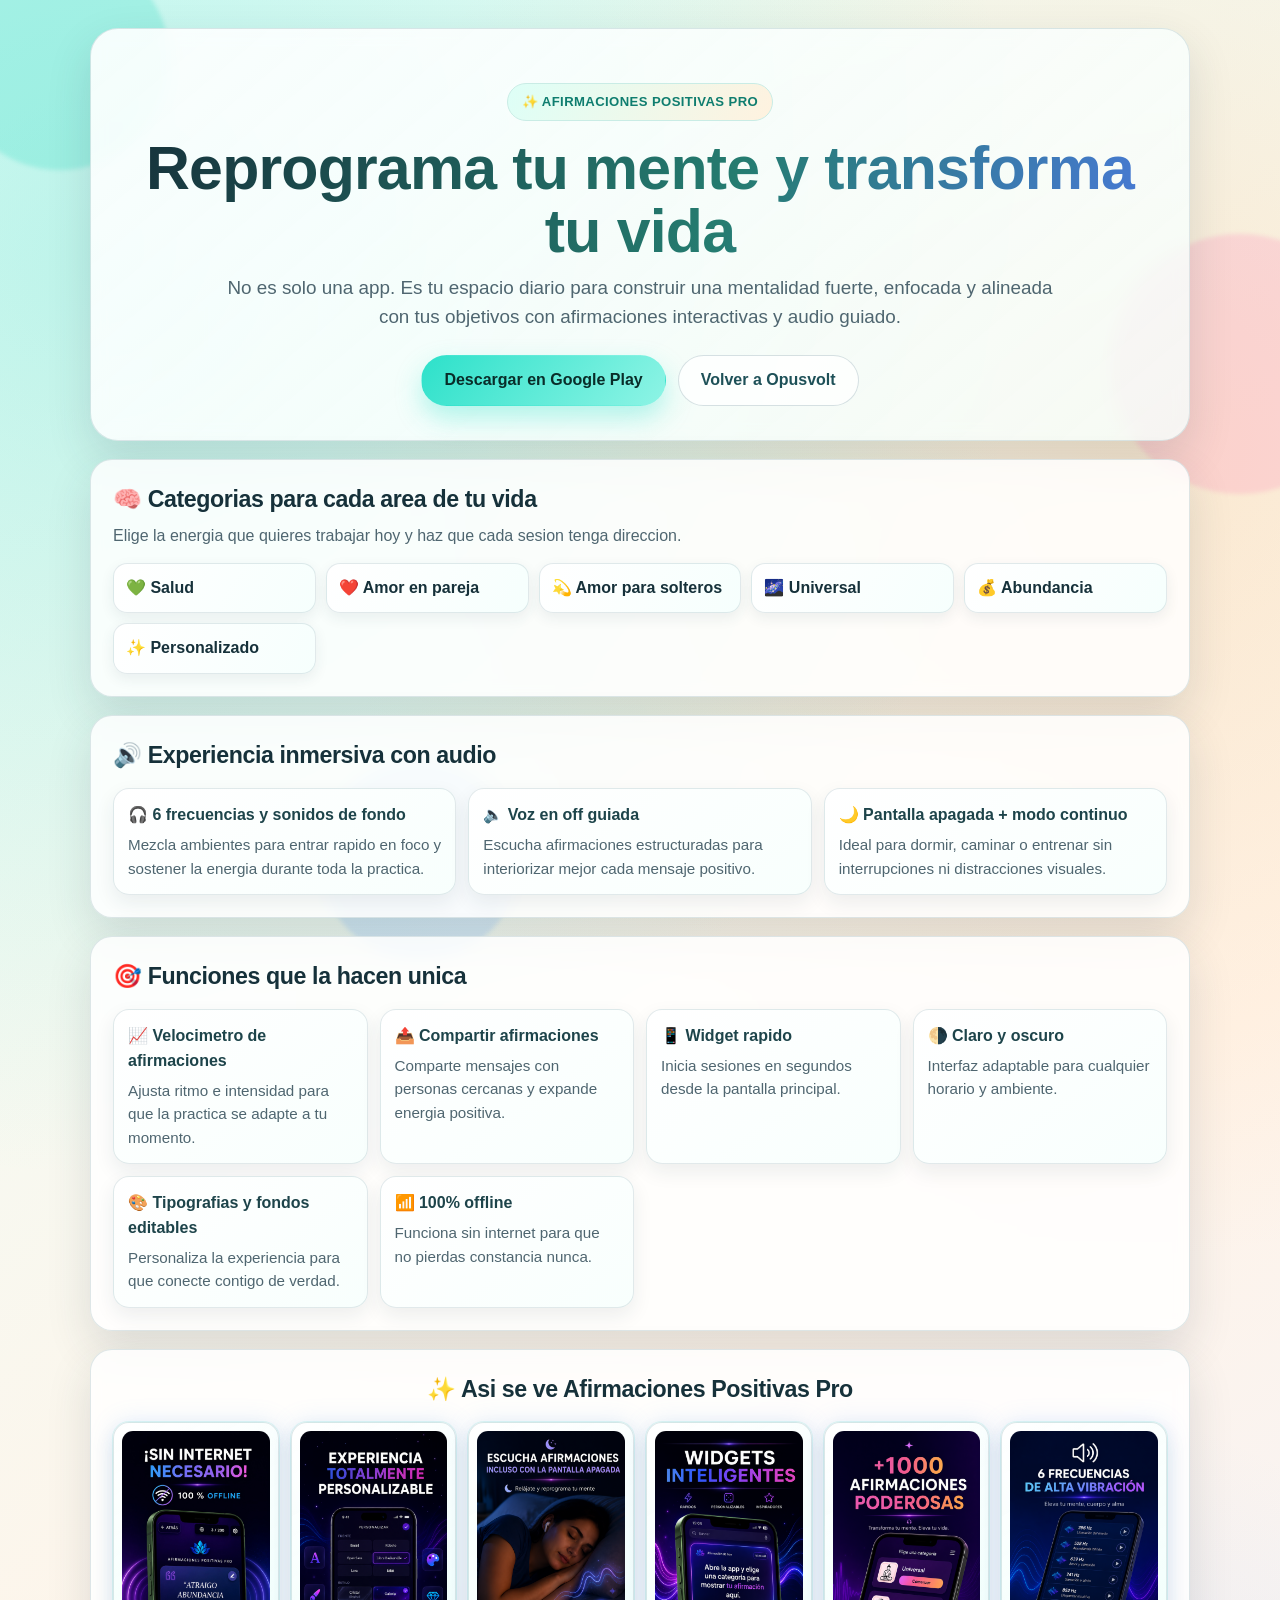
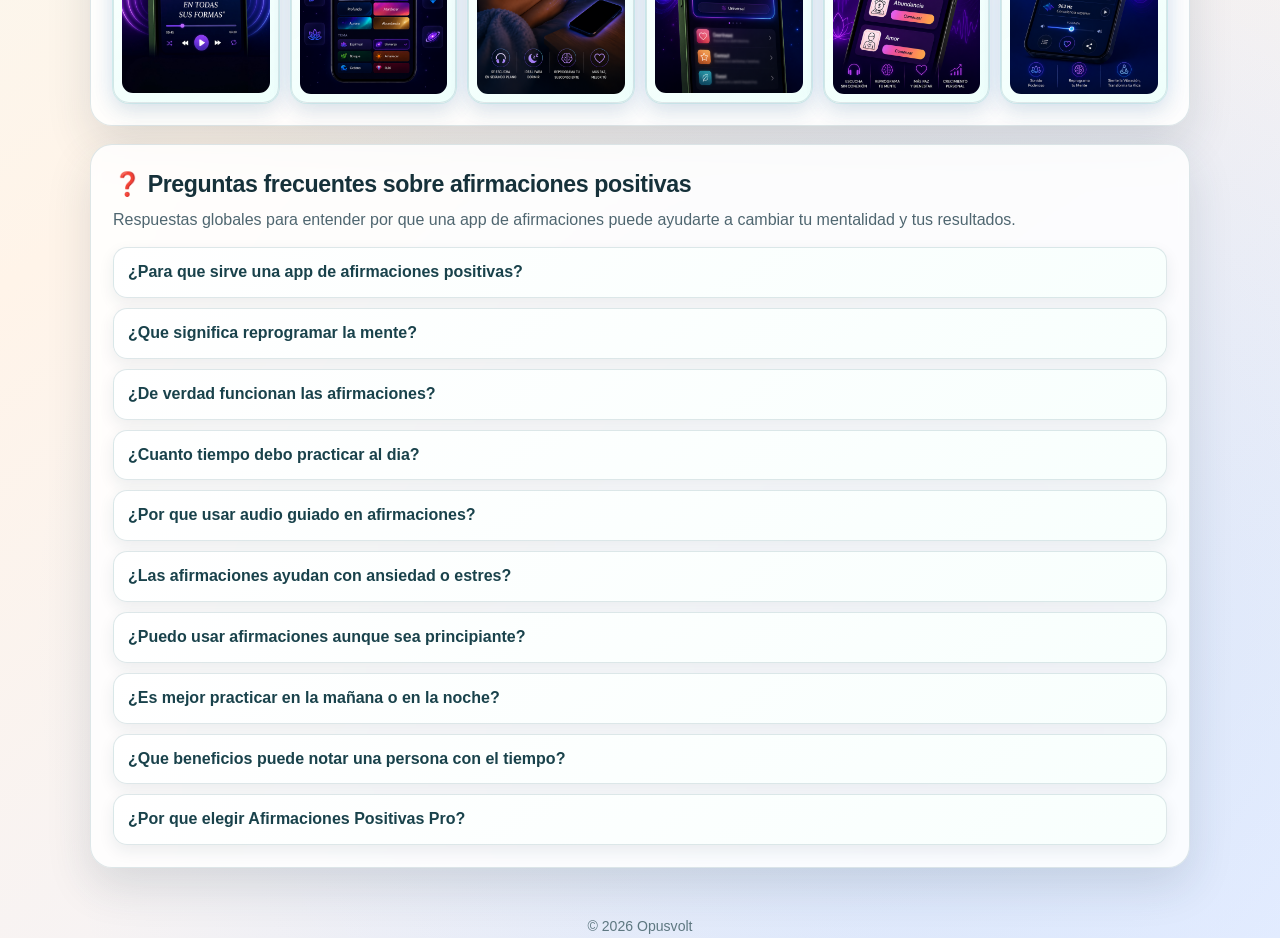
==== afirmaciones/index.html @ 96211485 "Potenciar SEO con FAQ global y datos estructurados" ====
﻿<!DOCTYPE html>
<html lang="es">
<head>
  <meta charset="UTF-8" />
  <meta name="viewport" content="width=device-width, initial-scale=1.0" />
  <meta name="description" content="Afirmaciones Positivas Pro: app para reprogramar la mente con afirmaciones positivas, audio guiado, frecuencias y modo offline. Mejora enfoque, autoestima y bienestar emocional." />
  <meta name="robots" content="index,follow,max-image-preview:large,max-snippet:-1,max-video-preview:-1" />
  <link rel="canonical" href="https://www.opusvoltlabs.com/afirmaciones/" />
  <meta property="og:type" content="website" />
  <meta property="og:site_name" content="Opusvolt" />
  <meta property="og:title" content="Afirmaciones Positivas Pro | Reprograma tu mente" />
  <meta property="og:description" content="Descubre como entrenar tu mente con afirmaciones positivas, audio inmersivo y practica diaria para transformar tus habitos mentales." />
  <meta property="og:url" content="https://www.opusvoltlabs.com/afirmaciones/" />
  <meta property="og:image" content="https://www.opusvoltlabs.com/OPUS%203.png" />
  <meta name="twitter:card" content="summary_large_image" />
  <meta name="twitter:title" content="Afirmaciones Positivas Pro | Reprograma tu mente" />
  <meta name="twitter:description" content="App de afirmaciones positivas con audio guiado, frecuencias y uso offline para fortalecer tu mentalidad." />
  <meta name="twitter:image" content="https://www.opusvoltlabs.com/OPUS%203.png" />
  <title>Afirmaciones Positivas Pro: Reprograma Tu Mente | Opusvolt</title>
  <style>
    :root {
      --bg-a: #ecfffb;
      --bg-b: #fff4e9;
      --bg-c: #eef2ff;
      --text: #16313a;
      --muted: #4f6670;
      --card: rgba(255, 255, 255, 0.84);
      --line: rgba(93, 133, 145, 0.2);
      --mint: #27d7bf;
      --sky: #65a8ff;
      --peach: #ffb365;
      --pink: #ff72b6;
      --shadow: 0 18px 45px rgba(34, 58, 69, 0.14);
    }

    * { box-sizing: border-box; }

    body {
      margin: 0;
      font-family: "Avenir Next", "Montserrat", "Segoe UI", sans-serif;
      color: var(--text);
      background:
        radial-gradient(circle at 8% 10%, rgba(39, 215, 191, 0.25), transparent 36%),
        radial-gradient(circle at 88% 18%, rgba(255, 179, 101, 0.22), transparent 34%),
        radial-gradient(circle at 70% 88%, rgba(101, 168, 255, 0.2), transparent 36%),
        linear-gradient(145deg, var(--bg-a), var(--bg-b) 55%, var(--bg-c));
      min-height: 100vh;
      line-height: 1.55;
      overflow-x: hidden;
    }

    .orb {
      position: fixed;
      border-radius: 999px;
      filter: blur(2px);
      pointer-events: none;
      z-index: 0;
      animation: float 10s ease-in-out infinite;
    }

    .orb-a { width: 220px; height: 220px; background: rgba(39, 215, 191, 0.24); top: -50px; left: -50px; }
    .orb-b { width: 260px; height: 260px; background: rgba(255, 114, 182, 0.2); top: 26%; right: -90px; animation-delay: 1.6s; }
    .orb-c { width: 200px; height: 200px; background: rgba(101, 168, 255, 0.2); bottom: -60px; left: 25%; animation-delay: 3.1s; }

    .container {
      position: relative;
      z-index: 1;
      width: min(1100px, calc(100% - 32px));
      margin-inline: auto;
      padding: 28px 0 34px;
    }

    .hero {
      text-align: center;
      border: 1px solid var(--line);
      background: linear-gradient(140deg, rgba(255, 255, 255, 0.9), rgba(245, 255, 253, 0.78));
      box-shadow: var(--shadow);
      border-radius: 28px;
      padding: 54px 22px 34px;
      backdrop-filter: blur(8px);
      animation: rise 0.7s ease both;
    }

    .spark {
      display: inline-flex;
      align-items: center;
      gap: 8px;
      font-size: 0.82rem;
      font-weight: 700;
      letter-spacing: 0.4px;
      text-transform: uppercase;
      color: #0f7d6f;
      padding: 8px 14px;
      border-radius: 999px;
      background: linear-gradient(120deg, #ddfff7, #fff2df);
      border: 1px solid #c9ece5;
    }

    h1 {
      margin: 16px 0 10px;
      font-size: clamp(2.1rem, 5vw, 3.8rem);
      line-height: 1.03;
      letter-spacing: -0.8px;
      background: linear-gradient(110deg, #16313a, #257c70 58%, #4b79de);
      -webkit-background-clip: text;
      background-clip: text;
      color: transparent;
    }

    .lead {
      margin: 0 auto;
      max-width: 860px;
      color: var(--muted);
      font-size: clamp(1rem, 2vw, 1.18rem);
    }

    .actions {
      display: flex;
      justify-content: center;
      flex-wrap: wrap;
      gap: 12px;
      margin-top: 24px;
    }

    .btn {
      text-decoration: none;
      font-weight: 700;
      border-radius: 999px;
      padding: 12px 22px;
      border: 1px solid transparent;
      transition: transform .2s ease, box-shadow .2s ease;
    }

    .btn-play {
      color: #092d29;
      background: linear-gradient(130deg, #2de1ca, #8ef4e5);
      box-shadow: 0 12px 26px rgba(45, 225, 202, 0.34);
    }

    .btn-play:hover { transform: translateY(-2px) scale(1.01); }

    .btn-back {
      color: #1e5158;
      background: rgba(255, 255, 255, 0.78);
      border-color: rgba(93, 133, 145, 0.25);
    }

    .stack {
      margin-top: 18px;
      display: grid;
      gap: 18px;
    }

    .section {
      border: 1px solid var(--line);
      border-radius: 22px;
      padding: 22px;
      background: var(--card);
      box-shadow: var(--shadow);
      backdrop-filter: blur(7px);
      animation: rise .72s ease both;
    }

    .section h2 {
      margin: 0;
      font-size: 1.45rem;
      letter-spacing: -0.4px;
    }

    .section p.note {
      margin: 6px 0 0;
      color: var(--muted);
      font-size: 1rem;
    }

    .chips {
      margin-top: 14px;
      display: grid;
      gap: 10px;
      grid-template-columns: repeat(auto-fit, minmax(180px, 1fr));
    }

    .chip {
      padding: 12px;
      border-radius: 14px;
      border: 1px solid rgba(93, 133, 145, 0.18);
      background: linear-gradient(120deg, #ffffff, #f6fffd);
      font-weight: 700;
      box-shadow: 0 5px 14px rgba(33, 67, 73, 0.08);
      transition: transform .18s ease;
    }

    .chip:hover { transform: translateY(-2px); }

    .grid {
      margin-top: 14px;
      display: grid;
      gap: 12px;
      grid-template-columns: repeat(auto-fit, minmax(220px, 1fr));
    }

    .card {
      border-radius: 16px;
      border: 1px solid rgba(93, 133, 145, 0.18);
      padding: 14px;
      background: linear-gradient(145deg, #ffffff, #f8fffd);
      box-shadow: 0 8px 20px rgba(24, 57, 64, 0.08);
      transition: transform .2s ease, box-shadow .2s ease;
    }

    .card:hover {
      transform: translateY(-3px);
      box-shadow: 0 12px 24px rgba(24, 57, 64, 0.13);
    }

    .card h3 {
      margin: 0 0 5px;
      font-size: 1rem;
      color: #1d444a;
    }

    .card p {
      margin: 0;
      color: var(--muted);
      font-size: 0.95rem;
    }

    .gallery-title {
      margin: 0;
      text-align: center;
      font-size: 1.45rem;
    }

    .gallery {
      margin-top: 14px;
      display: grid;
      gap: 12px;
      grid-template-columns: repeat(auto-fit, minmax(160px, 1fr));
    }

    .shot {
      border-radius: 16px;
      padding: 8px;
      border: 1px solid rgba(93, 133, 145, 0.2);
      background: linear-gradient(150deg, rgba(255,255,255,0.95), rgba(236,255,251,0.88));
      box-shadow:
        0 10px 20px rgba(30, 70, 78, 0.1),
        0 0 0 1px rgba(39, 215, 191, 0.12),
        0 0 24px rgba(101, 168, 255, 0.18);
      transition: transform .22s ease, box-shadow .22s ease;
    }

    .shot:hover {
      transform: translateY(-3px) scale(1.02);
      box-shadow:
        0 14px 24px rgba(30, 70, 78, 0.15),
        0 0 0 1px rgba(39, 215, 191, 0.2),
        0 0 32px rgba(255, 114, 182, 0.2);
    }

    .shot img {
      width: 100%;
      display: block;
      border-radius: 11px;
    }

    .faq {
      margin-top: 14px;
      display: grid;
      gap: 10px;
    }

    .faq details {
      border: 1px solid rgba(93, 133, 145, 0.2);
      border-radius: 14px;
      background: linear-gradient(145deg, #ffffff, #f8fffd);
      box-shadow: 0 6px 16px rgba(24, 57, 64, 0.08);
      padding: 12px 14px;
    }

    .faq summary {
      cursor: pointer;
      font-weight: 700;
      color: #19424b;
      list-style: none;
    }

    .faq summary::-webkit-details-marker {
      display: none;
    }

    .faq p {
      margin: 8px 0 0;
      color: var(--muted);
      font-size: 0.95rem;
    }

    footer {
      text-align: center;
      color: #5e7881;
      font-size: 0.88rem;
      margin-top: 14px;
    }

    .section:nth-child(1) { animation-delay: .06s; }
    .section:nth-child(2) { animation-delay: .12s; }
    .section:nth-child(3) { animation-delay: .18s; }
    .section:nth-child(4) { animation-delay: .24s; }

    @keyframes rise {
      from { opacity: 0; transform: translateY(12px); }
      to { opacity: 1; transform: translateY(0); }
    }

    @keyframes float {
      0%,100% { transform: translateY(0px); }
      50% { transform: translateY(-12px); }
    }

    @media (max-width: 760px) {
      .hero { padding: 42px 18px 26px; border-radius: 22px; }
      .section { padding: 18px; border-radius: 18px; }
    }

    @media (prefers-reduced-motion: reduce) {
      *, *::before, *::after {
        animation: none !important;
        transition: none !important;
      }
    }
  </style>
</head>
<body>
  <div class="orb orb-a"></div>
  <div class="orb orb-b"></div>
  <div class="orb orb-c"></div>

  <main class="container">
    <section class="hero">
      <span class="spark">✨ Afirmaciones Positivas Pro</span>
      <h1>Reprograma tu mente y transforma tu vida</h1>
      <p class="lead">
        No es solo una app. Es tu espacio diario para construir una mentalidad fuerte, enfocada y alineada con tus objetivos con afirmaciones interactivas y audio guiado.
      </p>
      <div class="actions">
        <a class="btn btn-play" href="https://play.google.com/store/apps/details?id=com.volt.afirmaciones&pli=1" target="_blank" rel="noopener noreferrer">Descargar en Google Play</a>
        <a class="btn btn-back" href="/">Volver a Opusvolt</a>
      </div>
    </section>

    <div class="stack">
      <section class="section" aria-label="Categorias de la app">
        <h2>🧠 Categorias para cada area de tu vida</h2>
        <p class="note">Elige la energia que quieres trabajar hoy y haz que cada sesion tenga direccion.</p>
        <div class="chips">
          <div class="chip">💚 Salud</div>
          <div class="chip">❤️ Amor en pareja</div>
          <div class="chip">💫 Amor para solteros</div>
          <div class="chip">🌌 Universal</div>
          <div class="chip">💰 Abundancia</div>
          <div class="chip">✨ Personalizado</div>
        </div>
      </section>

      <section class="section" aria-label="Audio inmersivo">
        <h2>🔊 Experiencia inmersiva con audio</h2>
        <div class="grid">
          <article class="card">
            <h3>🎧 6 frecuencias y sonidos de fondo</h3>
            <p>Mezcla ambientes para entrar rapido en foco y sostener la energia durante toda la practica.</p>
          </article>
          <article class="card">
            <h3>🔈 Voz en off guiada</h3>
            <p>Escucha afirmaciones estructuradas para interiorizar mejor cada mensaje positivo.</p>
          </article>
          <article class="card">
            <h3>🌙 Pantalla apagada + modo continuo</h3>
            <p>Ideal para dormir, caminar o entrenar sin interrupciones ni distracciones visuales.</p>
          </article>
        </div>
      </section>

      <section class="section" aria-label="Funciones unicas">
        <h2>🎯 Funciones que la hacen unica</h2>
        <div class="grid">
          <article class="card"><h3>📈 Velocimetro de afirmaciones</h3><p>Ajusta ritmo e intensidad para que la practica se adapte a tu momento.</p></article>
          <article class="card"><h3>📤 Compartir afirmaciones</h3><p>Comparte mensajes con personas cercanas y expande energia positiva.</p></article>
          <article class="card"><h3>📱 Widget rapido</h3><p>Inicia sesiones en segundos desde la pantalla principal.</p></article>
          <article class="card"><h3>🌗 Claro y oscuro</h3><p>Interfaz adaptable para cualquier horario y ambiente.</p></article>
          <article class="card"><h3>🎨 Tipografias y fondos editables</h3><p>Personaliza la experiencia para que conecte contigo de verdad.</p></article>
          <article class="card"><h3>📶 100% offline</h3><p>Funciona sin internet para que no pierdas constancia nunca.</p></article>
        </div>
      </section>

      <section class="section" aria-label="Galeria de la app">
        <h2 class="gallery-title">✨ Asi se ve Afirmaciones Positivas Pro</h2>
        <div class="gallery">
          <div class="shot"><img src="./img/8.png" alt="Captura de Afirmaciones 1" loading="lazy" /></div>
          <div class="shot"><img src="./img/9.png" alt="Captura de Afirmaciones 2" loading="lazy" /></div>
          <div class="shot"><img src="./img/10.png" alt="Captura de Afirmaciones 3" loading="lazy" /></div>
          <div class="shot"><img src="./img/11.png" alt="Captura de Afirmaciones 4" loading="lazy" /></div>
          <div class="shot"><img src="./img/12.png" alt="Captura de Afirmaciones 5" loading="lazy" /></div>
          <div class="shot"><img src="./img/13.png" alt="Captura de Afirmaciones 6" loading="lazy" /></div>
        </div>
      </section>

      <section class="section" aria-label="Preguntas frecuentes sobre afirmaciones positivas">
        <h2>❓ Preguntas frecuentes sobre afirmaciones positivas</h2>
        <p class="note">Respuestas globales para entender por que una app de afirmaciones puede ayudarte a cambiar tu mentalidad y tus resultados.</p>
        <div class="faq">
          <details>
            <summary>¿Para que sirve una app de afirmaciones positivas?</summary>
            <p>Sirve para entrenar el dialogo interno con mensajes conscientes y repeticion diaria. Esto puede ayudarte a reforzar enfoque, seguridad personal, claridad mental y constancia en tus objetivos.</p>
          </details>
          <details>
            <summary>¿Que significa reprogramar la mente?</summary>
            <p>Reprogramar la mente significa reemplazar patrones mentales limitantes por pensamientos mas utiles. Es un proceso de practica, repeticion y enfoque que mejora la forma en la que interpretas tus experiencias.</p>
          </details>
          <details>
            <summary>¿De verdad funcionan las afirmaciones?</summary>
            <p>Pueden funcionar cuando se usan con constancia, emocion y accion diaria. No son magia instantanea: son una herramienta para cambiar habitos mentales y sostener decisiones mas alineadas con tus metas.</p>
          </details>
          <details>
            <summary>¿Cuanto tiempo debo practicar al dia?</summary>
            <p>Lo ideal es empezar con sesiones cortas de 5 a 15 minutos, una o dos veces al dia. La clave no es la duracion extrema, sino la repeticion consistente durante semanas.</p>
          </details>
          <details>
            <summary>¿Por que usar audio guiado en afirmaciones?</summary>
            <p>El audio guiado mejora inmersion, ritmo y atencion. Escuchar una voz en off con frecuencias o sonidos de fondo puede facilitar que tu mente se enfoque y sostenga mejor la practica.</p>
          </details>
          <details>
            <summary>¿Las afirmaciones ayudan con ansiedad o estres?</summary>
            <p>Pueden apoyar el bienestar emocional al reducir ruido mental y fortalecer pensamientos calmantes. No sustituyen apoyo medico o terapeutico cuando se necesita, pero si complementan una rutina saludable.</p>
          </details>
          <details>
            <summary>¿Puedo usar afirmaciones aunque sea principiante?</summary>
            <p>Si. Una app te guia paso a paso con categorias listas y opciones personalizadas. No necesitas experiencia previa para comenzar, solo intencion y practica regular.</p>
          </details>
          <details>
            <summary>¿Es mejor practicar en la mañana o en la noche?</summary>
            <p>Ambos momentos funcionan. En la mañana te ayuda a iniciar con enfoque; en la noche favorece descompresion mental. Muchas personas combinan ambas para mejores resultados.</p>
          </details>
          <details>
            <summary>¿Que beneficios puede notar una persona con el tiempo?</summary>
            <p>Mayor claridad al tomar decisiones, mejor autoconfianza, reduccion de pensamiento negativo recurrente y una actitud mas orientada a soluciones y oportunidades.</p>
          </details>
          <details>
            <summary>¿Por que elegir Afirmaciones Positivas Pro?</summary>
            <p>Porque integra categorias utiles, audio inmersivo, personalizacion visual, modo offline y herramientas de uso diario en una sola experiencia facil y constante.</p>
          </details>
        </div>
      </section>
    </div>
  </main>

  <footer>© 2026 Opusvolt</footer>
  <script type="application/ld+json">
  {
    "@context": "https://schema.org",
    "@graph": [
      {
        "@type": "SoftwareApplication",
        "name": "Afirmaciones Positivas Pro",
        "applicationCategory": "HealthApplication",
        "operatingSystem": "Android",
        "offers": {
          "@type": "Offer",
          "price": "0",
          "priceCurrency": "USD"
        },
        "url": "https://www.opusvoltlabs.com/afirmaciones/",
        "downloadUrl": "https://play.google.com/store/apps/details?id=com.volt.afirmaciones&pli=1",
        "description": "Aplicacion de afirmaciones positivas con audio guiado, frecuencias, personalizacion y uso offline para fortalecer mentalidad y bienestar emocional."
      },
      {
        "@type": "FAQPage",
        "mainEntity": [
          {
            "@type": "Question",
            "name": "¿Para que sirve una app de afirmaciones positivas?",
            "acceptedAnswer": {
              "@type": "Answer",
              "text": "Sirve para entrenar el dialogo interno con mensajes conscientes y repeticion diaria para reforzar enfoque, seguridad y claridad mental."
            }
          },
          {
            "@type": "Question",
            "name": "¿Que significa reprogramar la mente?",
            "acceptedAnswer": {
              "@type": "Answer",
              "text": "Significa reemplazar patrones mentales limitantes por pensamientos mas utiles mediante practica y repeticion."
            }
          },
          {
            "@type": "Question",
            "name": "¿De verdad funcionan las afirmaciones?",
            "acceptedAnswer": {
              "@type": "Answer",
              "text": "Funcionan mejor con constancia y accion diaria, como una herramienta para transformar habitos mentales."
            }
          },
          {
            "@type": "Question",
            "name": "¿Por que usar audio guiado en afirmaciones?",
            "acceptedAnswer": {
              "@type": "Answer",
              "text": "El audio guiado mejora inmersion, ritmo y atencion, facilitando sesiones mas consistentes."
            }
          },
          {
            "@type": "Question",
            "name": "¿Por que elegir Afirmaciones Positivas Pro?",
            "acceptedAnswer": {
              "@type": "Answer",
              "text": "Integra categorias utiles, audio inmersivo, personalizacion, modo offline y herramientas de uso diario en una sola app."
            }
          }
        ]
      }
    ]
  }
  </script>
</body>
</html>
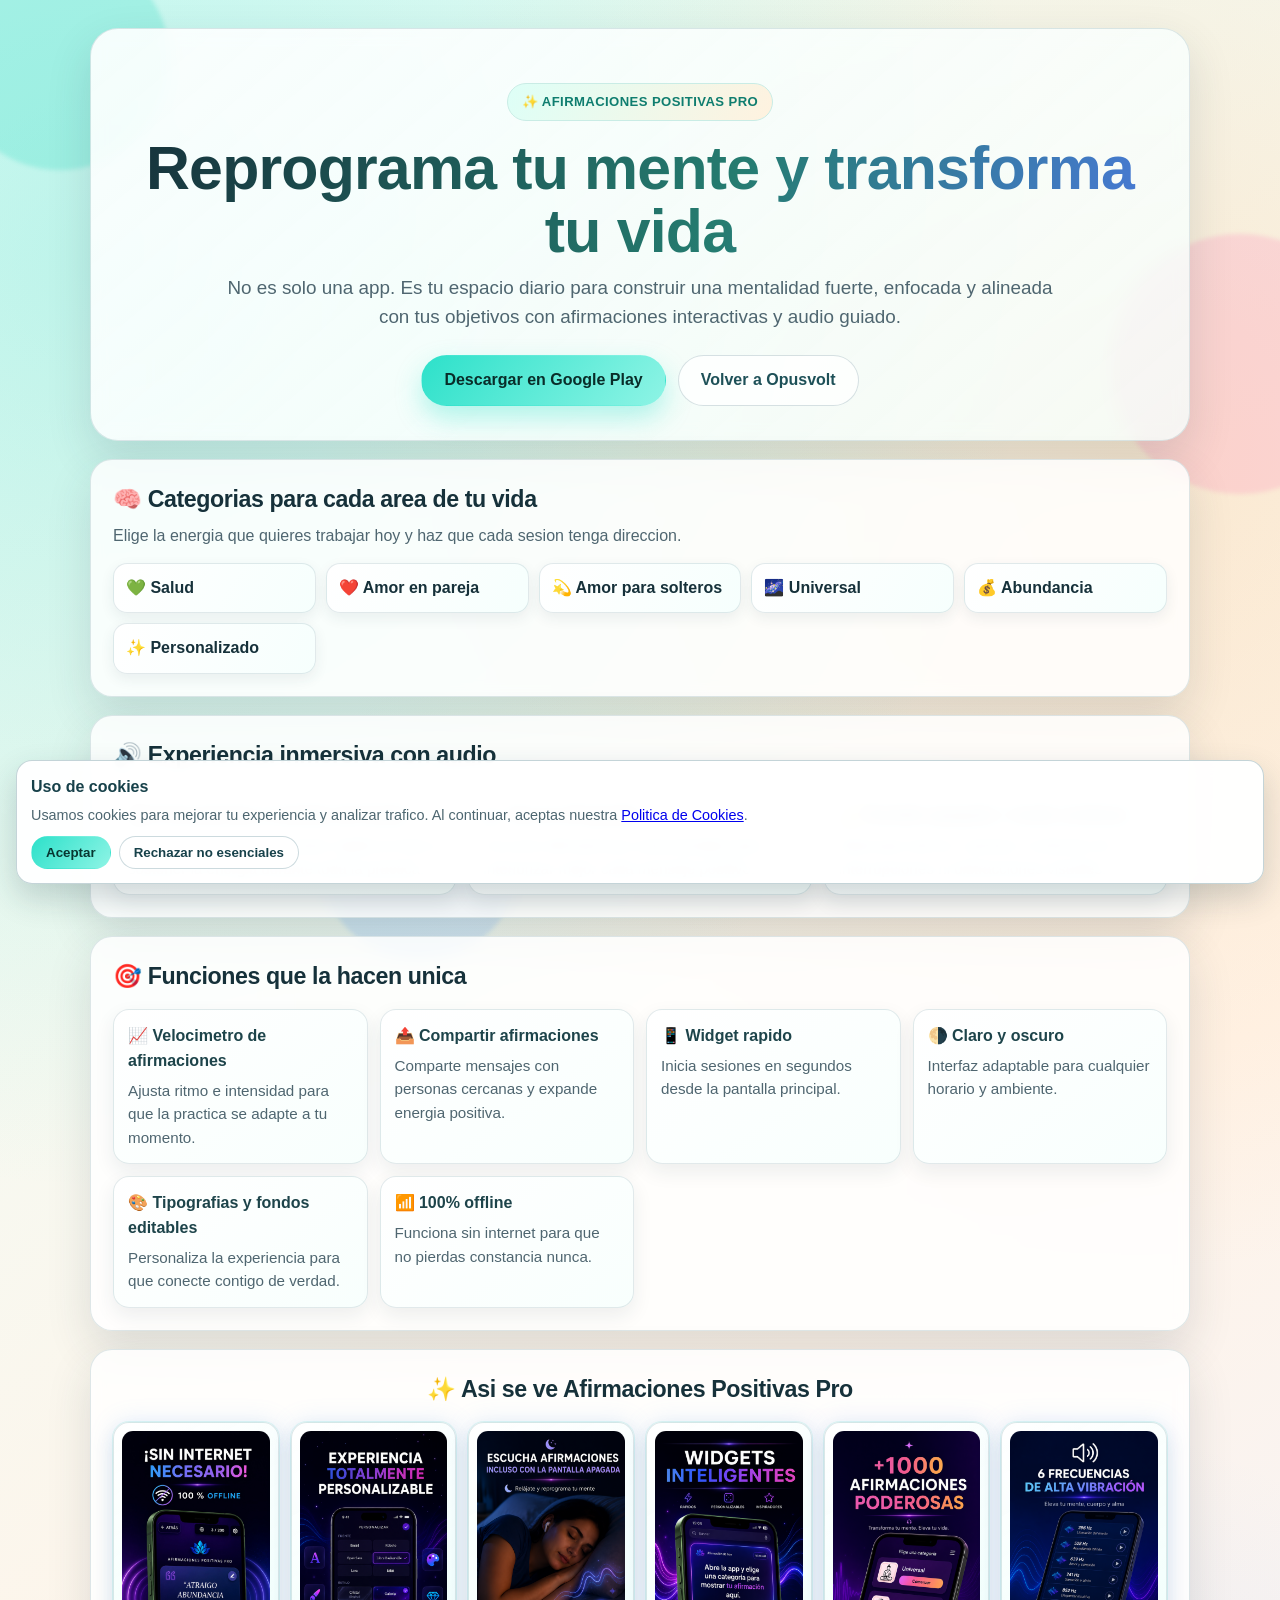
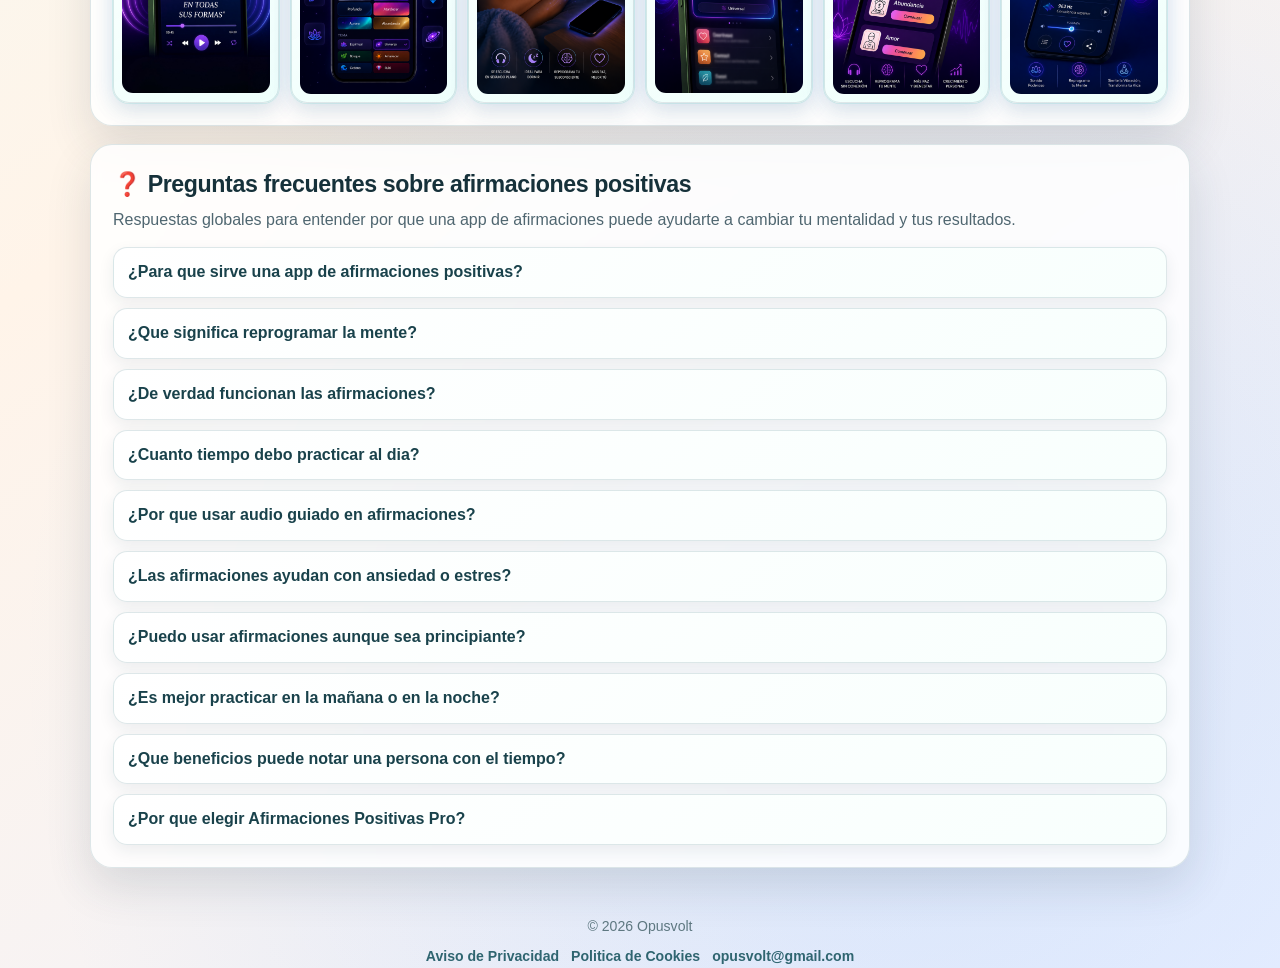
==== commit a5a48f87: "Agregar aviso de privacidad, politica de cookies y banner de consentimiento" ====
--- a/afirmaciones/index.html
+++ b/afirmaciones/index.html
@@ -302,6 +302,79 @@
       margin-top: 14px;
     }
 
+    .legal-links {
+      margin-top: 8px;
+      display: flex;
+      justify-content: center;
+      gap: 12px;
+      flex-wrap: wrap;
+    }
+
+    .legal-links a {
+      color: #2f6570;
+      text-decoration: none;
+      font-weight: 600;
+    }
+
+    .legal-links a:hover {
+      text-decoration: underline;
+    }
+
+    .cookie-banner {
+      position: fixed;
+      left: 16px;
+      right: 16px;
+      bottom: 16px;
+      z-index: 60;
+      border: 1px solid rgba(86, 132, 145, 0.35);
+      border-radius: 16px;
+      background: rgba(255, 255, 255, 0.96);
+      backdrop-filter: blur(8px);
+      box-shadow: 0 14px 32px rgba(24, 57, 64, 0.2);
+      padding: 14px;
+      display: none;
+    }
+
+    .cookie-banner.show {
+      display: block;
+      animation: rise .35s ease both;
+    }
+
+    .cookie-title {
+      margin: 0 0 4px;
+      font-weight: 800;
+      color: #17414a;
+    }
+
+    .cookie-text {
+      margin: 0;
+      color: #4d6670;
+      font-size: 0.9rem;
+    }
+
+    .cookie-actions {
+      margin-top: 10px;
+      display: flex;
+      gap: 8px;
+      flex-wrap: wrap;
+    }
+
+    .cookie-btn {
+      border: 1px solid rgba(86, 132, 145, 0.3);
+      border-radius: 999px;
+      padding: 8px 14px;
+      background: #fff;
+      color: #17414a;
+      font-weight: 700;
+      cursor: pointer;
+    }
+
+    .cookie-btn.accept {
+      background: linear-gradient(130deg, #2de1ca, #8ef4e5);
+      border-color: transparent;
+      color: #083631;
+    }
+
     .section:nth-child(1) { animation-delay: .06s; }
     .section:nth-child(2) { animation-delay: .12s; }
     .section:nth-child(3) { animation-delay: .18s; }
@@ -453,7 +526,41 @@
     </div>
   </main>
 
-  <footer>© 2026 Opusvolt</footer>
+  <footer>
+    <div>© 2026 Opusvolt</div>
+    <div class="legal-links">
+      <a href="/aviso-privacidad.html">Aviso de Privacidad</a>
+      <a href="/politica-cookies.html">Politica de Cookies</a>
+      <a href="mailto:opusvolt@gmail.com">opusvolt@gmail.com</a>
+    </div>
+  </footer>
+  <aside class="cookie-banner" id="cookieBanner" aria-label="Aviso de cookies">
+    <p class="cookie-title">Uso de cookies</p>
+    <p class="cookie-text">Usamos cookies para mejorar tu experiencia y analizar trafico. Al continuar, aceptas nuestra <a href="/politica-cookies.html">Politica de Cookies</a>.</p>
+    <div class="cookie-actions">
+      <button class="cookie-btn accept" id="acceptCookies">Aceptar</button>
+      <button class="cookie-btn" id="rejectCookies">Rechazar no esenciales</button>
+    </div>
+  </aside>
+  <script>
+    (function () {
+      var key = "opusvolt_cookie_choice";
+      var banner = document.getElementById("cookieBanner");
+      var accept = document.getElementById("acceptCookies");
+      var reject = document.getElementById("rejectCookies");
+      if (!banner || !accept || !reject) return;
+      var saved = localStorage.getItem(key);
+      if (!saved) banner.classList.add("show");
+      accept.addEventListener("click", function () {
+        localStorage.setItem(key, "accepted");
+        banner.classList.remove("show");
+      });
+      reject.addEventListener("click", function () {
+        localStorage.setItem(key, "rejected");
+        banner.classList.remove("show");
+      });
+    })();
+  </script>
   <script type="application/ld+json">
   {
     "@context": "https://schema.org",
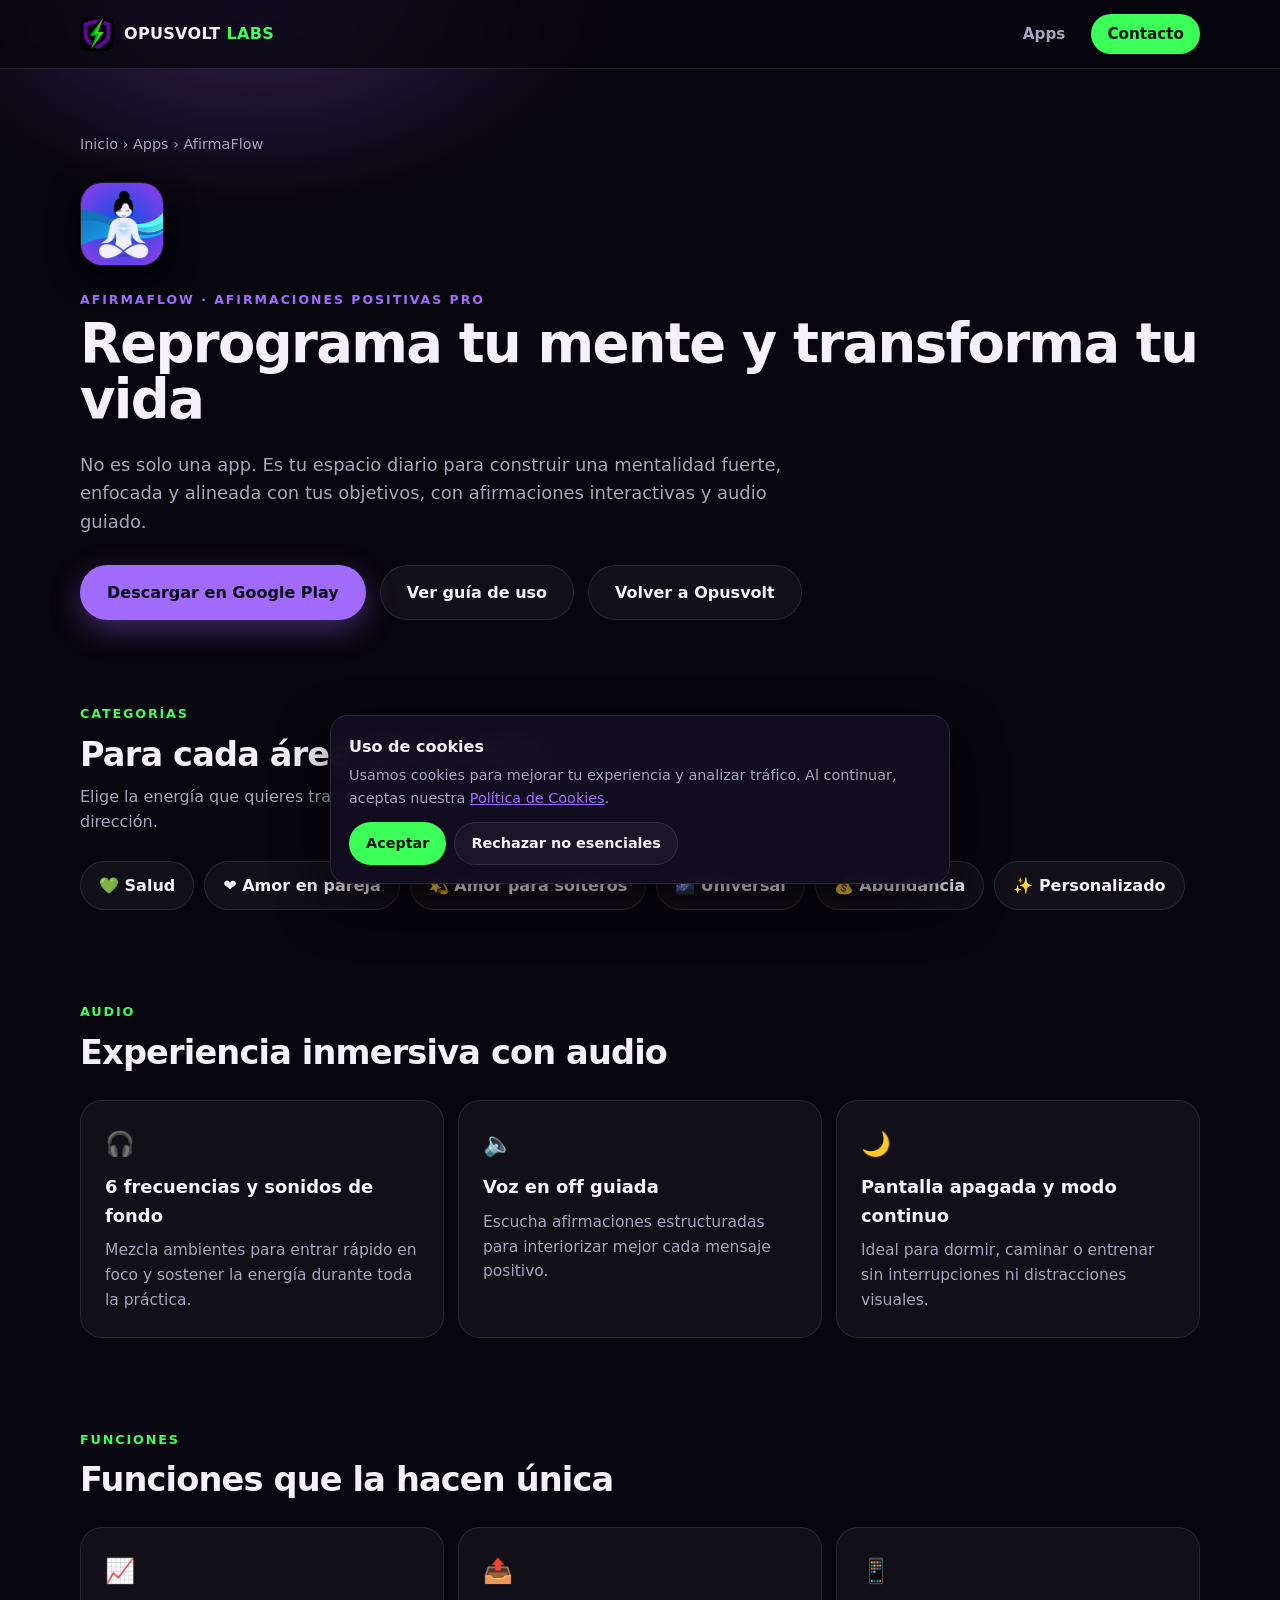
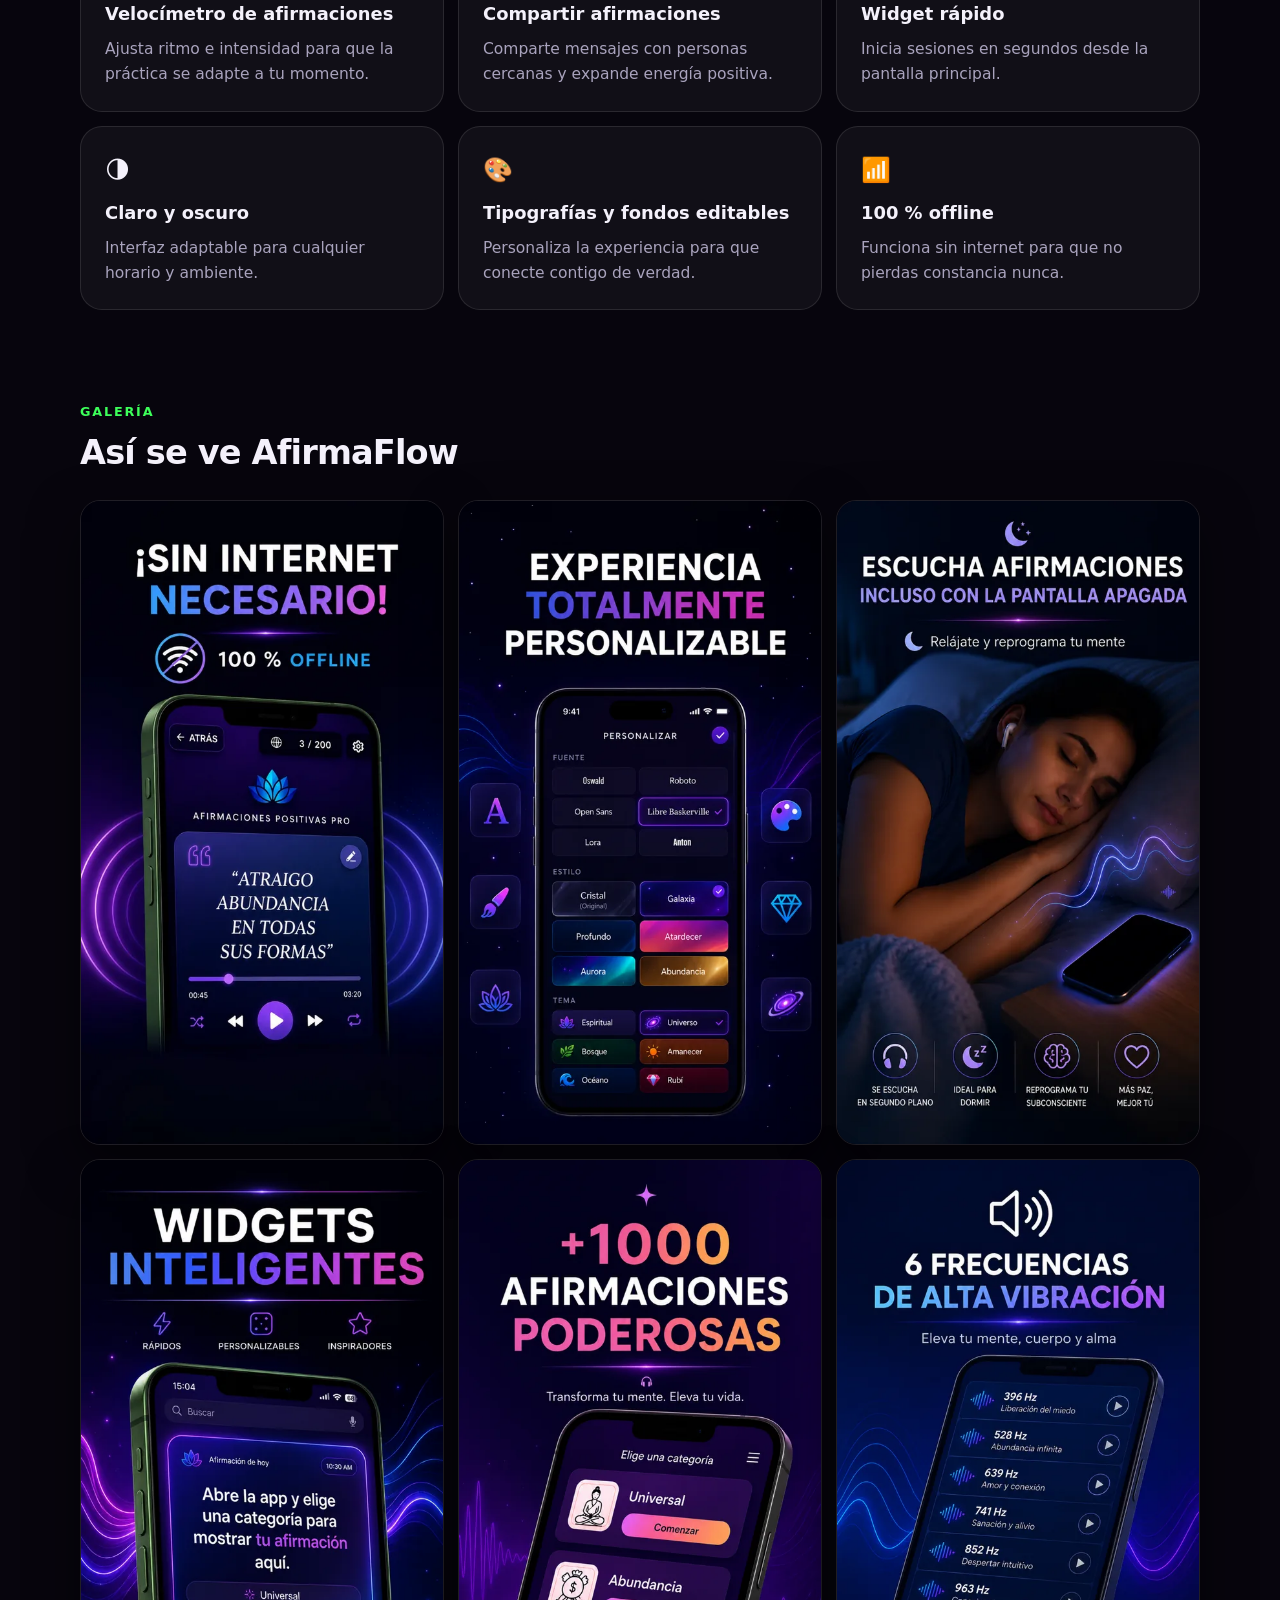
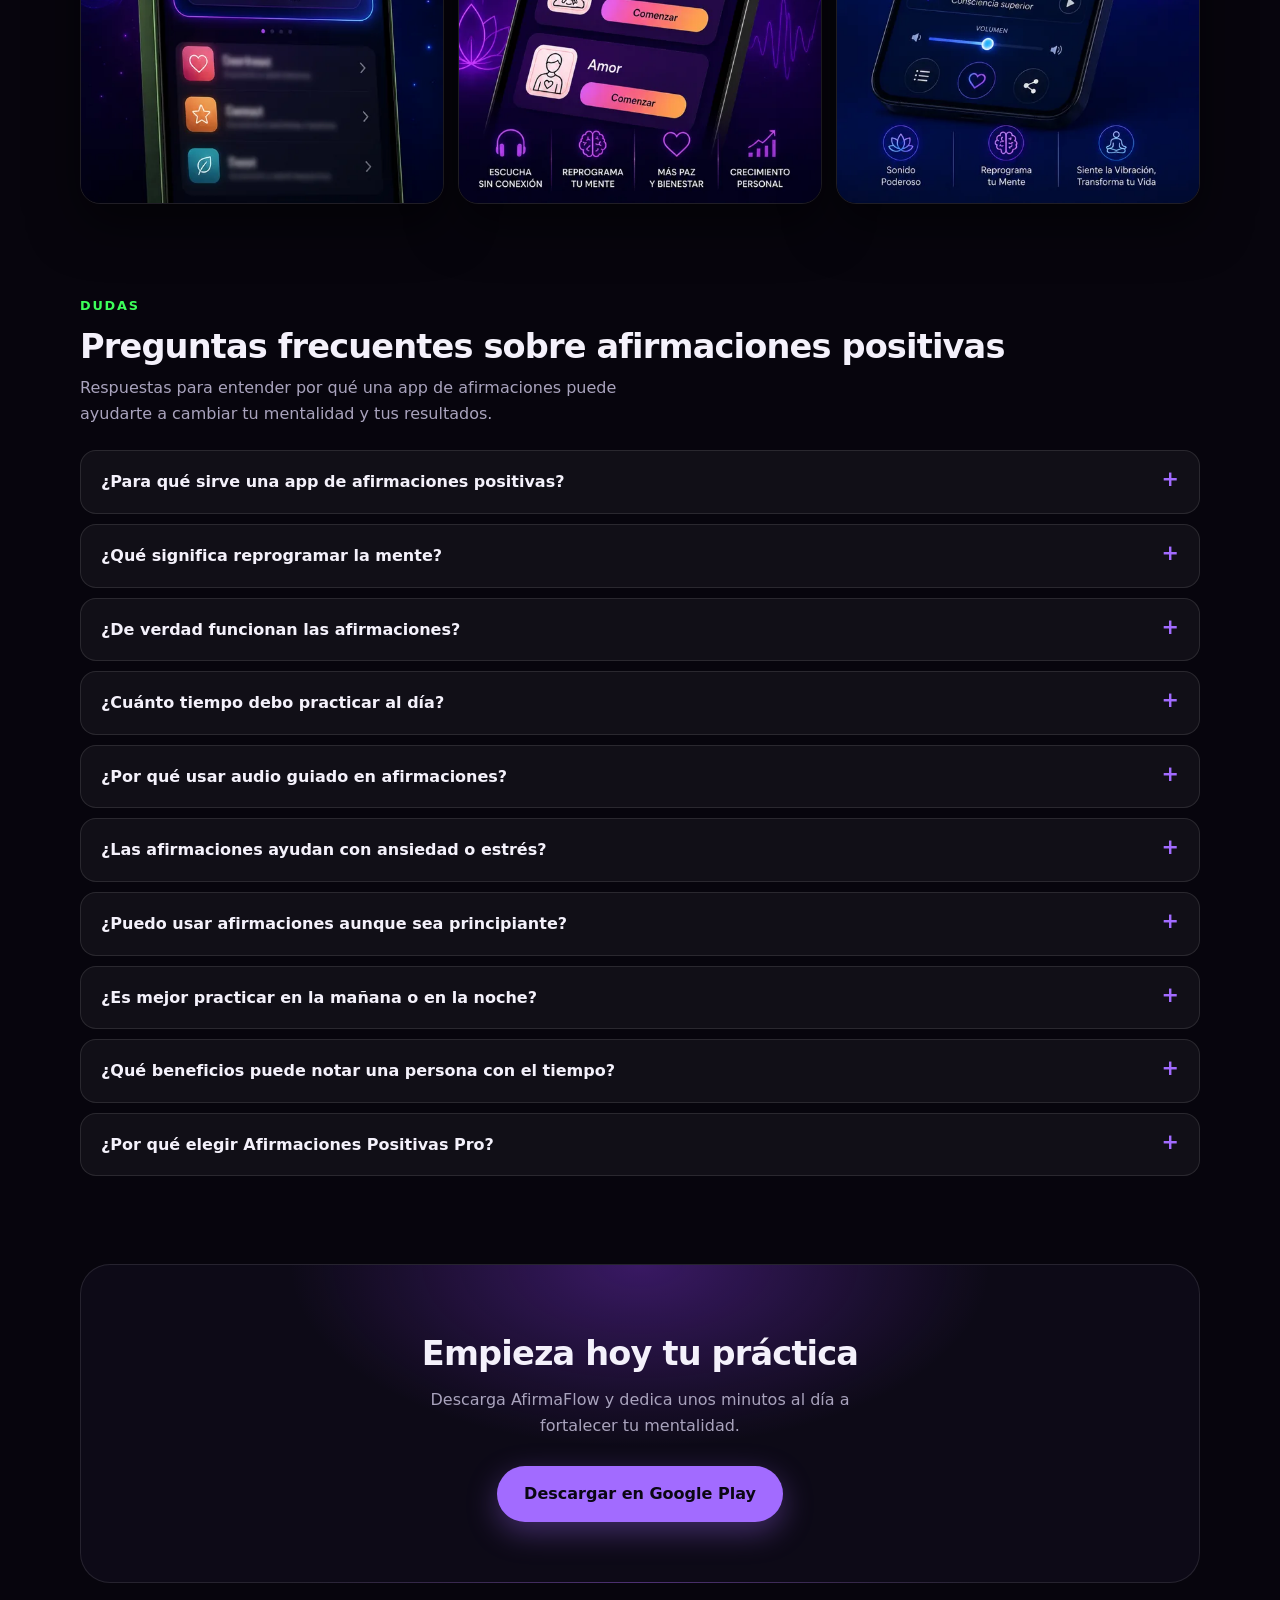
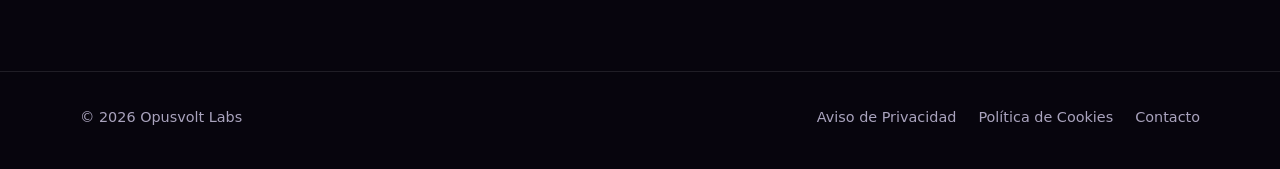
==== commit 520eb3ac: "Renovar sitio: portada con 3 apps, guias de uso y nuevo diseno oscuro - Portada nueva con los colore" ====
--- a/afirmaciones/index.html
+++ b/afirmaciones/index.html
@@ -1,547 +1,137 @@
-﻿<!DOCTYPE html>
+<!DOCTYPE html>
 <html lang="es">
 <head>
   <meta charset="UTF-8" />
   <meta name="viewport" content="width=device-width, initial-scale=1.0" />
-  <meta name="description" content="Afirmaciones Positivas Pro: app para reprogramar la mente con afirmaciones positivas, audio guiado, frecuencias y modo offline. Mejora enfoque, autoestima y bienestar emocional." />
+  <title>Afirmaciones Positivas Pro (AfirmaFlow): Reprograma Tu Mente | Opusvolt Labs</title>
+  <meta name="description" content="Afirmaciones Positivas Pro (AfirmaFlow): app para reprogramar la mente con afirmaciones positivas, audio guiado, frecuencias y modo offline. Mejora enfoque, autoestima y bienestar emocional." />
   <meta name="robots" content="index,follow,max-image-preview:large,max-snippet:-1,max-video-preview:-1" />
+  <meta name="theme-color" content="#07050d" />
   <link rel="canonical" href="https://www.opusvoltlabs.com/afirmaciones/" />
+  <link rel="icon" type="image/png" href="/favicon.png" />
+  <link rel="apple-touch-icon" href="/apple-touch-icon.png" />
   <meta property="og:type" content="website" />
-  <meta property="og:site_name" content="Opusvolt" />
+  <meta property="og:site_name" content="Opusvolt Labs" />
   <meta property="og:title" content="Afirmaciones Positivas Pro | Reprograma tu mente" />
-  <meta property="og:description" content="Descubre como entrenar tu mente con afirmaciones positivas, audio inmersivo y practica diaria para transformar tus habitos mentales." />
+  <meta property="og:description" content="Descubre cómo entrenar tu mente con afirmaciones positivas, audio inmersivo y práctica diaria para transformar tus hábitos mentales." />
   <meta property="og:url" content="https://www.opusvoltlabs.com/afirmaciones/" />
   <meta property="og:image" content="https://www.opusvoltlabs.com/OPUS%203.png" />
   <meta name="twitter:card" content="summary_large_image" />
   <meta name="twitter:title" content="Afirmaciones Positivas Pro | Reprograma tu mente" />
   <meta name="twitter:description" content="App de afirmaciones positivas con audio guiado, frecuencias y uso offline para fortalecer tu mentalidad." />
   <meta name="twitter:image" content="https://www.opusvoltlabs.com/OPUS%203.png" />
-  <title>Afirmaciones Positivas Pro: Reprograma Tu Mente | Opusvolt</title>
-  <style>
-    :root {
-      --bg-a: #ecfffb;
-      --bg-b: #fff4e9;
-      --bg-c: #eef2ff;
-      --text: #16313a;
-      --muted: #4f6670;
-      --card: rgba(255, 255, 255, 0.84);
-      --line: rgba(93, 133, 145, 0.2);
-      --mint: #27d7bf;
-      --sky: #65a8ff;
-      --peach: #ffb365;
-      --pink: #ff72b6;
-      --shadow: 0 18px 45px rgba(34, 58, 69, 0.14);
-    }
-
-    * { box-sizing: border-box; }
-
-    body {
-      margin: 0;
-      font-family: "Avenir Next", "Montserrat", "Segoe UI", sans-serif;
-      color: var(--text);
-      background:
-        radial-gradient(circle at 8% 10%, rgba(39, 215, 191, 0.25), transparent 36%),
-        radial-gradient(circle at 88% 18%, rgba(255, 179, 101, 0.22), transparent 34%),
-        radial-gradient(circle at 70% 88%, rgba(101, 168, 255, 0.2), transparent 36%),
-        linear-gradient(145deg, var(--bg-a), var(--bg-b) 55%, var(--bg-c));
-      min-height: 100vh;
-      line-height: 1.55;
-      overflow-x: hidden;
-    }
-
-    .orb {
-      position: fixed;
-      border-radius: 999px;
-      filter: blur(2px);
-      pointer-events: none;
-      z-index: 0;
-      animation: float 10s ease-in-out infinite;
-    }
-
-    .orb-a { width: 220px; height: 220px; background: rgba(39, 215, 191, 0.24); top: -50px; left: -50px; }
-    .orb-b { width: 260px; height: 260px; background: rgba(255, 114, 182, 0.2); top: 26%; right: -90px; animation-delay: 1.6s; }
-    .orb-c { width: 200px; height: 200px; background: rgba(101, 168, 255, 0.2); bottom: -60px; left: 25%; animation-delay: 3.1s; }
-
-    .container {
-      position: relative;
-      z-index: 1;
-      width: min(1100px, calc(100% - 32px));
-      margin-inline: auto;
-      padding: 28px 0 34px;
-    }
-
-    .hero {
-      text-align: center;
-      border: 1px solid var(--line);
-      background: linear-gradient(140deg, rgba(255, 255, 255, 0.9), rgba(245, 255, 253, 0.78));
-      box-shadow: var(--shadow);
-      border-radius: 28px;
-      padding: 54px 22px 34px;
-      backdrop-filter: blur(8px);
-      animation: rise 0.7s ease both;
-    }
-
-    .spark {
-      display: inline-flex;
-      align-items: center;
-      gap: 8px;
-      font-size: 0.82rem;
-      font-weight: 700;
-      letter-spacing: 0.4px;
-      text-transform: uppercase;
-      color: #0f7d6f;
-      padding: 8px 14px;
-      border-radius: 999px;
-      background: linear-gradient(120deg, #ddfff7, #fff2df);
-      border: 1px solid #c9ece5;
-    }
-
-    h1 {
-      margin: 16px 0 10px;
-      font-size: clamp(2.1rem, 5vw, 3.8rem);
-      line-height: 1.03;
-      letter-spacing: -0.8px;
-      background: linear-gradient(110deg, #16313a, #257c70 58%, #4b79de);
-      -webkit-background-clip: text;
-      background-clip: text;
-      color: transparent;
-    }
-
-    .lead {
-      margin: 0 auto;
-      max-width: 860px;
-      color: var(--muted);
-      font-size: clamp(1rem, 2vw, 1.18rem);
-    }
-
-    .actions {
-      display: flex;
-      justify-content: center;
-      flex-wrap: wrap;
-      gap: 12px;
-      margin-top: 24px;
-    }
-
-    .btn {
-      text-decoration: none;
-      font-weight: 700;
-      border-radius: 999px;
-      padding: 12px 22px;
-      border: 1px solid transparent;
-      transition: transform .2s ease, box-shadow .2s ease;
-    }
-
-    .btn-play {
-      color: #092d29;
-      background: linear-gradient(130deg, #2de1ca, #8ef4e5);
-      box-shadow: 0 12px 26px rgba(45, 225, 202, 0.34);
-    }
-
-    .btn-play:hover { transform: translateY(-2px) scale(1.01); }
-
-    .btn-back {
-      color: #1e5158;
-      background: rgba(255, 255, 255, 0.78);
-      border-color: rgba(93, 133, 145, 0.25);
-    }
-
-    .stack {
-      margin-top: 18px;
-      display: grid;
-      gap: 18px;
-    }
-
-    .section {
-      border: 1px solid var(--line);
-      border-radius: 22px;
-      padding: 22px;
-      background: var(--card);
-      box-shadow: var(--shadow);
-      backdrop-filter: blur(7px);
-      animation: rise .72s ease both;
-    }
-
-    .section h2 {
-      margin: 0;
-      font-size: 1.45rem;
-      letter-spacing: -0.4px;
-    }
-
-    .section p.note {
-      margin: 6px 0 0;
-      color: var(--muted);
-      font-size: 1rem;
-    }
-
-    .chips {
-      margin-top: 14px;
-      display: grid;
-      gap: 10px;
-      grid-template-columns: repeat(auto-fit, minmax(180px, 1fr));
-    }
-
-    .chip {
-      padding: 12px;
-      border-radius: 14px;
-      border: 1px solid rgba(93, 133, 145, 0.18);
-      background: linear-gradient(120deg, #ffffff, #f6fffd);
-      font-weight: 700;
-      box-shadow: 0 5px 14px rgba(33, 67, 73, 0.08);
-      transition: transform .18s ease;
-    }
-
-    .chip:hover { transform: translateY(-2px); }
-
-    .grid {
-      margin-top: 14px;
-      display: grid;
-      gap: 12px;
-      grid-template-columns: repeat(auto-fit, minmax(220px, 1fr));
-    }
-
-    .card {
-      border-radius: 16px;
-      border: 1px solid rgba(93, 133, 145, 0.18);
-      padding: 14px;
-      background: linear-gradient(145deg, #ffffff, #f8fffd);
-      box-shadow: 0 8px 20px rgba(24, 57, 64, 0.08);
-      transition: transform .2s ease, box-shadow .2s ease;
-    }
-
-    .card:hover {
-      transform: translateY(-3px);
-      box-shadow: 0 12px 24px rgba(24, 57, 64, 0.13);
-    }
-
-    .card h3 {
-      margin: 0 0 5px;
-      font-size: 1rem;
-      color: #1d444a;
-    }
-
-    .card p {
-      margin: 0;
-      color: var(--muted);
-      font-size: 0.95rem;
-    }
-
-    .gallery-title {
-      margin: 0;
-      text-align: center;
-      font-size: 1.45rem;
-    }
-
-    .gallery {
-      margin-top: 14px;
-      display: grid;
-      gap: 12px;
-      grid-template-columns: repeat(auto-fit, minmax(160px, 1fr));
-    }
-
-    .shot {
-      border-radius: 16px;
-      padding: 8px;
-      border: 1px solid rgba(93, 133, 145, 0.2);
-      background: linear-gradient(150deg, rgba(255,255,255,0.95), rgba(236,255,251,0.88));
-      box-shadow:
-        0 10px 20px rgba(30, 70, 78, 0.1),
-        0 0 0 1px rgba(39, 215, 191, 0.12),
-        0 0 24px rgba(101, 168, 255, 0.18);
-      transition: transform .22s ease, box-shadow .22s ease;
-    }
-
-    .shot:hover {
-      transform: translateY(-3px) scale(1.02);
-      box-shadow:
-        0 14px 24px rgba(30, 70, 78, 0.15),
-        0 0 0 1px rgba(39, 215, 191, 0.2),
-        0 0 32px rgba(255, 114, 182, 0.2);
-    }
-
-    .shot img {
-      width: 100%;
-      display: block;
-      border-radius: 11px;
-    }
-
-    .faq {
-      margin-top: 14px;
-      display: grid;
-      gap: 10px;
-    }
-
-    .faq details {
-      border: 1px solid rgba(93, 133, 145, 0.2);
-      border-radius: 14px;
-      background: linear-gradient(145deg, #ffffff, #f8fffd);
-      box-shadow: 0 6px 16px rgba(24, 57, 64, 0.08);
-      padding: 12px 14px;
-    }
-
-    .faq summary {
-      cursor: pointer;
-      font-weight: 700;
-      color: #19424b;
-      list-style: none;
-    }
-
-    .faq summary::-webkit-details-marker {
-      display: none;
-    }
-
-    .faq p {
-      margin: 8px 0 0;
-      color: var(--muted);
-      font-size: 0.95rem;
-    }
-
-    footer {
-      text-align: center;
-      color: #5e7881;
-      font-size: 0.88rem;
-      margin-top: 14px;
-    }
-
-    .legal-links {
-      margin-top: 8px;
-      display: flex;
-      justify-content: center;
-      gap: 12px;
-      flex-wrap: wrap;
-    }
-
-    .legal-links a {
-      color: #2f6570;
-      text-decoration: none;
-      font-weight: 600;
-    }
-
-    .legal-links a:hover {
-      text-decoration: underline;
-    }
-
-    .cookie-banner {
-      position: fixed;
-      left: 16px;
-      right: 16px;
-      bottom: 16px;
-      z-index: 60;
-      border: 1px solid rgba(86, 132, 145, 0.35);
-      border-radius: 16px;
-      background: rgba(255, 255, 255, 0.96);
-      backdrop-filter: blur(8px);
-      box-shadow: 0 14px 32px rgba(24, 57, 64, 0.2);
-      padding: 14px;
-      display: none;
-    }
-
-    .cookie-banner.show {
-      display: block;
-      animation: rise .35s ease both;
-    }
-
-    .cookie-title {
-      margin: 0 0 4px;
-      font-weight: 800;
-      color: #17414a;
-    }
-
-    .cookie-text {
-      margin: 0;
-      color: #4d6670;
-      font-size: 0.9rem;
-    }
-
-    .cookie-actions {
-      margin-top: 10px;
-      display: flex;
-      gap: 8px;
-      flex-wrap: wrap;
-    }
-
-    .cookie-btn {
-      border: 1px solid rgba(86, 132, 145, 0.3);
-      border-radius: 999px;
-      padding: 8px 14px;
-      background: #fff;
-      color: #17414a;
-      font-weight: 700;
-      cursor: pointer;
-    }
-
-    .cookie-btn.accept {
-      background: linear-gradient(130deg, #2de1ca, #8ef4e5);
-      border-color: transparent;
-      color: #083631;
-    }
-
-    .section:nth-child(1) { animation-delay: .06s; }
-    .section:nth-child(2) { animation-delay: .12s; }
-    .section:nth-child(3) { animation-delay: .18s; }
-    .section:nth-child(4) { animation-delay: .24s; }
-
-    @keyframes rise {
-      from { opacity: 0; transform: translateY(12px); }
-      to { opacity: 1; transform: translateY(0); }
-    }
-
-    @keyframes float {
-      0%,100% { transform: translateY(0px); }
-      50% { transform: translateY(-12px); }
-    }
-
-    @media (max-width: 760px) {
-      .hero { padding: 42px 18px 26px; border-radius: 22px; }
-      .section { padding: 18px; border-radius: 18px; }
-    }
-
-    @media (prefers-reduced-motion: reduce) {
-      *, *::before, *::after {
-        animation: none !important;
-        transition: none !important;
-      }
-    }
-  </style>
+  <script type="application/ld+json">{"@context": "https://schema.org", "@graph": [{"@type": "SoftwareApplication", "name": "Afirmaciones Positivas Pro", "alternateName": "AfirmaFlow", "applicationCategory": "HealthApplication", "operatingSystem": "Android", "offers": {"@type": "Offer", "price": "0", "priceCurrency": "USD"}, "url": "https://www.opusvoltlabs.com/afirmaciones/", "downloadUrl": "https://play.google.com/store/apps/details?id=com.volt.afirmaciones&pli=1", "description": "Aplicación de afirmaciones positivas con audio guiado, frecuencias, personalización y uso offline para fortalecer la mentalidad y el bienestar emocional."}, {"@type": "FAQPage", "mainEntity": [{"@type": "Question", "name": "¿Para qué sirve una app de afirmaciones positivas?", "acceptedAnswer": {"@type": "Answer", "text": "Sirve para entrenar el diálogo interno con mensajes conscientes y repetición diaria. Esto puede ayudarte a reforzar enfoque, seguridad personal, claridad mental y constancia en tus objetivos."}}, {"@type": "Question", "name": "¿Qué significa reprogramar la mente?", "acceptedAnswer": {"@type": "Answer", "text": "Reprogramar la mente significa reemplazar patrones mentales limitantes por pensamientos más útiles. Es un proceso de práctica, repetición y enfoque que mejora la forma en la que interpretas tus experiencias."}}, {"@type": "Question", "name": "¿De verdad funcionan las afirmaciones?", "acceptedAnswer": {"@type": "Answer", "text": "Pueden funcionar cuando se usan con constancia, emoción y acción diaria. No son magia instantánea: son una herramienta para cambiar hábitos mentales y sostener decisiones más alineadas con tus metas."}}, {"@type": "Question", "name": "¿Cuánto tiempo debo practicar al día?", "acceptedAnswer": {"@type": "Answer", "text": "Lo ideal es empezar con sesiones cortas de 5 a 15 minutos, una o dos veces al día. La clave no es la duración extrema, sino la repetición consistente durante semanas."}}, {"@type": "Question", "name": "¿Por qué usar audio guiado en afirmaciones?", "acceptedAnswer": {"@type": "Answer", "text": "El audio guiado mejora inmersión, ritmo y atención. Escuchar una voz en off con frecuencias o sonidos de fondo puede facilitar que tu mente se enfoque y sostenga mejor la práctica."}}, {"@type": "Question", "name": "¿Las afirmaciones ayudan con ansiedad o estrés?", "acceptedAnswer": {"@type": "Answer", "text": "Pueden apoyar el bienestar emocional al reducir ruido mental y fortalecer pensamientos calmantes. No sustituyen apoyo médico o terapéutico cuando se necesita, pero sí complementan una rutina saludable."}}, {"@type": "Question", "name": "¿Puedo usar afirmaciones aunque sea principiante?", "acceptedAnswer": {"@type": "Answer", "text": "Sí. Una app te guía paso a paso con categorías listas y opciones personalizadas. No necesitas experiencia previa para comenzar, solo intención y práctica regular."}}, {"@type": "Question", "name": "¿Es mejor practicar en la mañana o en la noche?", "acceptedAnswer": {"@type": "Answer", "text": "Ambos momentos funcionan. En la mañana te ayuda a iniciar con enfoque; en la noche favorece la descompresión mental. Muchas personas combinan ambas para mejores resultados."}}, {"@type": "Question", "name": "¿Qué beneficios puede notar una persona con el tiempo?", "acceptedAnswer": {"@type": "Answer", "text": "Mayor claridad al tomar decisiones, mejor autoconfianza, reducción de pensamiento negativo recurrente y una actitud más orientada a soluciones y oportunidades."}}, {"@type": "Question", "name": "¿Por qué elegir Afirmaciones Positivas Pro?", "acceptedAnswer": {"@type": "Answer", "text": "Porque integra categorías útiles, audio inmersivo, personalización visual, modo offline y herramientas de uso diario en una sola experiencia fácil y constante."}}]}]}</script>
+  <link rel="stylesheet" href="/site.css?v=3" />
 </head>
 <body>
-  <div class="orb orb-a"></div>
-  <div class="orb orb-b"></div>
-  <div class="orb orb-c"></div>
+  <nav class="nav" aria-label="Principal">
+    <div class="container nav-inner">
+      <a href="/" class="brand" aria-label="Opusvolt Labs, inicio">
+        <img src="/favicon.png" alt="" width="34" height="34" />
+        <span>OPUSVOLT <b>LABS</b></span>
+      </a>
+      <div class="nav-links">
+        <a href="/#apps">Apps</a>
+        <a href="/#contacto" class="nav-cta">Contacto</a>
+      </div>
+    </div>
+  </nav>
 
-  <main class="container">
-    <section class="hero">
-      <span class="spark">✨ Afirmaciones Positivas Pro</span>
-      <h1>Reprograma tu mente y transforma tu vida</h1>
-      <p class="lead">
-        No es solo una app. Es tu espacio diario para construir una mentalidad fuerte, enfocada y alineada con tus objetivos con afirmaciones interactivas y audio guiado.
-      </p>
-      <div class="actions">
-        <a class="btn btn-play" href="https://play.google.com/store/apps/details?id=com.volt.afirmaciones&pli=1" target="_blank" rel="noopener noreferrer">Descargar en Google Play</a>
-        <a class="btn btn-back" href="/">Volver a Opusvolt</a>
+  <main>
+    <header class="g-hero">
+      <div class="container">
+        <div class="crumbs"><a href="/">Inicio</a> › <a href="/#apps">Apps</a> › AfirmaFlow</div>
+        <div class="g-title">
+          <img class="app-icon" src="/img/icon-afirmaflow.png" alt="Icono de AfirmaFlow" width="84" height="84" />
+          <div>
+            <span class="app-num">AfirmaFlow · Afirmaciones Positivas Pro</span>
+            <h1>Reprograma tu mente y transforma tu vida</h1>
+          </div>
+        </div>
+        <p class="g-lead">No es solo una app. Es tu espacio diario para construir una mentalidad fuerte, enfocada y alineada con tus objetivos, con afirmaciones interactivas y audio guiado.</p>
+        <div class="g-actions">
+          <a class="btn btn-play" href="https://play.google.com/store/apps/details?id=com.volt.afirmaciones&pli=1" target="_blank" rel="noopener noreferrer">Descargar en Google Play</a>
+          <a class="btn btn-ghost" href="/guias/afirmaflow/">Ver guía de uso</a>
+          <a class="btn btn-ghost" href="/">Volver a Opusvolt</a>
+        </div>
+      </div>
+    </header>
+
+    <section class="g-sec" aria-label="Categorías de la app">
+      <div class="container">
+        <span class="kicker">Categorías</span>
+        <h2>Para cada área de tu vida</h2>
+        <p class="sub">Elige la energía que quieres trabajar hoy y haz que cada sesión tenga dirección.</p>
+        <div class="chips"><div class="chip">💚 Salud</div><div class="chip">❤️ Amor en pareja</div><div class="chip">💫 Amor para solteros</div><div class="chip">🌌 Universal</div><div class="chip">💰 Abundancia</div><div class="chip">✨ Personalizado</div></div>
       </div>
     </section>
 
-    <div class="stack">
-      <section class="section" aria-label="Categorias de la app">
-        <h2>🧠 Categorias para cada area de tu vida</h2>
-        <p class="note">Elige la energia que quieres trabajar hoy y haz que cada sesion tenga direccion.</p>
-        <div class="chips">
-          <div class="chip">💚 Salud</div>
-          <div class="chip">❤️ Amor en pareja</div>
-          <div class="chip">💫 Amor para solteros</div>
-          <div class="chip">🌌 Universal</div>
-          <div class="chip">💰 Abundancia</div>
-          <div class="chip">✨ Personalizado</div>
+    <section class="g-sec" aria-label="Audio inmersivo">
+      <div class="container">
+        <span class="kicker">Audio</span>
+        <h2>Experiencia inmersiva con audio</h2>
+        <div class="g-cards three"><article class="g-card"><div class="ico" aria-hidden="true">🎧</div><h3>6 frecuencias y sonidos de fondo</h3><p>Mezcla ambientes para entrar rápido en foco y sostener la energía durante toda la práctica.</p></article><article class="g-card"><div class="ico" aria-hidden="true">🔈</div><h3>Voz en off guiada</h3><p>Escucha afirmaciones estructuradas para interiorizar mejor cada mensaje positivo.</p></article><article class="g-card"><div class="ico" aria-hidden="true">🌙</div><h3>Pantalla apagada y modo continuo</h3><p>Ideal para dormir, caminar o entrenar sin interrupciones ni distracciones visuales.</p></article></div>
+      </div>
+    </section>
+
+    <section class="g-sec" aria-label="Funciones únicas">
+      <div class="container">
+        <span class="kicker">Funciones</span>
+        <h2>Funciones que la hacen única</h2>
+        <div class="g-cards three"><article class="g-card"><div class="ico" aria-hidden="true">📈</div><h3>Velocímetro de afirmaciones</h3><p>Ajusta ritmo e intensidad para que la práctica se adapte a tu momento.</p></article><article class="g-card"><div class="ico" aria-hidden="true">📤</div><h3>Compartir afirmaciones</h3><p>Comparte mensajes con personas cercanas y expande energía positiva.</p></article><article class="g-card"><div class="ico" aria-hidden="true">📱</div><h3>Widget rápido</h3><p>Inicia sesiones en segundos desde la pantalla principal.</p></article><article class="g-card"><div class="ico" aria-hidden="true">🌗</div><h3>Claro y oscuro</h3><p>Interfaz adaptable para cualquier horario y ambiente.</p></article><article class="g-card"><div class="ico" aria-hidden="true">🎨</div><h3>Tipografías y fondos editables</h3><p>Personaliza la experiencia para que conecte contigo de verdad.</p></article><article class="g-card"><div class="ico" aria-hidden="true">📶</div><h3>100 % offline</h3><p>Funciona sin internet para que no pierdas constancia nunca.</p></article></div>
+      </div>
+    </section>
+
+    <section class="g-sec" aria-label="Galería de la app">
+      <div class="container">
+        <span class="kicker">Galería</span>
+        <h2>Así se ve AfirmaFlow</h2>
+        <div class="gallery"><img src="/img/afirmaflow-g1.webp" alt="Reproductor de afirmaciones, 100 % offline" width="560" height="996" loading="lazy" /><img src="/img/afirmaflow-g2.webp" alt="Personalización de fuentes, estilos y temas" width="560" height="996" loading="lazy" /><img src="/img/afirmaflow-g3.webp" alt="Afirmaciones con la pantalla apagada" width="560" height="996" loading="lazy" /><img src="/img/afirmaflow-g4.webp" alt="Captura de AfirmaFlow 4" width="560" height="996" loading="lazy" /><img src="/img/afirmaflow-g5.webp" alt="Captura de AfirmaFlow 5" width="560" height="996" loading="lazy" /><img src="/img/afirmaflow-g6.webp" alt="Captura de AfirmaFlow 6" width="560" height="996" loading="lazy" /></div>
+      </div>
+    </section>
+
+    <section class="g-sec" id="faq" aria-label="Preguntas frecuentes sobre afirmaciones positivas">
+      <div class="container">
+        <span class="kicker">Dudas</span>
+        <h2>Preguntas frecuentes sobre afirmaciones positivas</h2>
+        <p class="sub">Respuestas para entender por qué una app de afirmaciones puede ayudarte a cambiar tu mentalidad y tus resultados.</p>
+        <div class="faq"><details><summary>¿Para qué sirve una app de afirmaciones positivas?</summary><p>Sirve para entrenar el diálogo interno con mensajes conscientes y repetición diaria. Esto puede ayudarte a reforzar enfoque, seguridad personal, claridad mental y constancia en tus objetivos.</p></details><details><summary>¿Qué significa reprogramar la mente?</summary><p>Reprogramar la mente significa reemplazar patrones mentales limitantes por pensamientos más útiles. Es un proceso de práctica, repetición y enfoque que mejora la forma en la que interpretas tus experiencias.</p></details><details><summary>¿De verdad funcionan las afirmaciones?</summary><p>Pueden funcionar cuando se usan con constancia, emoción y acción diaria. No son magia instantánea: son una herramienta para cambiar hábitos mentales y sostener decisiones más alineadas con tus metas.</p></details><details><summary>¿Cuánto tiempo debo practicar al día?</summary><p>Lo ideal es empezar con sesiones cortas de 5 a 15 minutos, una o dos veces al día. La clave no es la duración extrema, sino la repetición consistente durante semanas.</p></details><details><summary>¿Por qué usar audio guiado en afirmaciones?</summary><p>El audio guiado mejora inmersión, ritmo y atención. Escuchar una voz en off con frecuencias o sonidos de fondo puede facilitar que tu mente se enfoque y sostenga mejor la práctica.</p></details><details><summary>¿Las afirmaciones ayudan con ansiedad o estrés?</summary><p>Pueden apoyar el bienestar emocional al reducir ruido mental y fortalecer pensamientos calmantes. No sustituyen apoyo médico o terapéutico cuando se necesita, pero sí complementan una rutina saludable.</p></details><details><summary>¿Puedo usar afirmaciones aunque sea principiante?</summary><p>Sí. Una app te guía paso a paso con categorías listas y opciones personalizadas. No necesitas experiencia previa para comenzar, solo intención y práctica regular.</p></details><details><summary>¿Es mejor practicar en la mañana o en la noche?</summary><p>Ambos momentos funcionan. En la mañana te ayuda a iniciar con enfoque; en la noche favorece la descompresión mental. Muchas personas combinan ambas para mejores resultados.</p></details><details><summary>¿Qué beneficios puede notar una persona con el tiempo?</summary><p>Mayor claridad al tomar decisiones, mejor autoconfianza, reducción de pensamiento negativo recurrente y una actitud más orientada a soluciones y oportunidades.</p></details><details><summary>¿Por qué elegir Afirmaciones Positivas Pro?</summary><p>Porque integra categorías útiles, audio inmersivo, personalización visual, modo offline y herramientas de uso diario en una sola experiencia fácil y constante.</p></details></div>
+      </div>
+    </section>
+
+    <section class="g-sec" style="padding-bottom:88px">
+      <div class="container">
+        <div class="cta">
+          <h2>Empieza hoy tu práctica</h2>
+          <p>Descarga AfirmaFlow y dedica unos minutos al día a fortalecer tu mentalidad.</p>
+          <div class="hero-actions">
+            <a class="btn btn-play" href="https://play.google.com/store/apps/details?id=com.volt.afirmaciones&pli=1" target="_blank" rel="noopener noreferrer">Descargar en Google Play</a>
+          </div>
         </div>
-      </section>
-
-      <section class="section" aria-label="Audio inmersivo">
-        <h2>🔊 Experiencia inmersiva con audio</h2>
-        <div class="grid">
-          <article class="card">
-            <h3>🎧 6 frecuencias y sonidos de fondo</h3>
-            <p>Mezcla ambientes para entrar rapido en foco y sostener la energia durante toda la practica.</p>
-          </article>
-          <article class="card">
-            <h3>🔈 Voz en off guiada</h3>
-            <p>Escucha afirmaciones estructuradas para interiorizar mejor cada mensaje positivo.</p>
-          </article>
-          <article class="card">
-            <h3>🌙 Pantalla apagada + modo continuo</h3>
-            <p>Ideal para dormir, caminar o entrenar sin interrupciones ni distracciones visuales.</p>
-          </article>
-        </div>
-      </section>
-
-      <section class="section" aria-label="Funciones unicas">
-        <h2>🎯 Funciones que la hacen unica</h2>
-        <div class="grid">
-          <article class="card"><h3>📈 Velocimetro de afirmaciones</h3><p>Ajusta ritmo e intensidad para que la practica se adapte a tu momento.</p></article>
-          <article class="card"><h3>📤 Compartir afirmaciones</h3><p>Comparte mensajes con personas cercanas y expande energia positiva.</p></article>
-          <article class="card"><h3>📱 Widget rapido</h3><p>Inicia sesiones en segundos desde la pantalla principal.</p></article>
-          <article class="card"><h3>🌗 Claro y oscuro</h3><p>Interfaz adaptable para cualquier horario y ambiente.</p></article>
-          <article class="card"><h3>🎨 Tipografias y fondos editables</h3><p>Personaliza la experiencia para que conecte contigo de verdad.</p></article>
-          <article class="card"><h3>📶 100% offline</h3><p>Funciona sin internet para que no pierdas constancia nunca.</p></article>
-        </div>
-      </section>
-
-      <section class="section" aria-label="Galeria de la app">
-        <h2 class="gallery-title">✨ Asi se ve Afirmaciones Positivas Pro</h2>
-        <div class="gallery">
-          <div class="shot"><img src="./img/8.png" alt="Captura de Afirmaciones 1" loading="lazy" /></div>
-          <div class="shot"><img src="./img/9.png" alt="Captura de Afirmaciones 2" loading="lazy" /></div>
-          <div class="shot"><img src="./img/10.png" alt="Captura de Afirmaciones 3" loading="lazy" /></div>
-          <div class="shot"><img src="./img/11.png" alt="Captura de Afirmaciones 4" loading="lazy" /></div>
-          <div class="shot"><img src="./img/12.png" alt="Captura de Afirmaciones 5" loading="lazy" /></div>
-          <div class="shot"><img src="./img/13.png" alt="Captura de Afirmaciones 6" loading="lazy" /></div>
-        </div>
-      </section>
-
-      <section class="section" aria-label="Preguntas frecuentes sobre afirmaciones positivas">
-        <h2>❓ Preguntas frecuentes sobre afirmaciones positivas</h2>
-        <p class="note">Respuestas globales para entender por que una app de afirmaciones puede ayudarte a cambiar tu mentalidad y tus resultados.</p>
-        <div class="faq">
-          <details>
-            <summary>¿Para que sirve una app de afirmaciones positivas?</summary>
-            <p>Sirve para entrenar el dialogo interno con mensajes conscientes y repeticion diaria. Esto puede ayudarte a reforzar enfoque, seguridad personal, claridad mental y constancia en tus objetivos.</p>
-          </details>
-          <details>
-            <summary>¿Que significa reprogramar la mente?</summary>
-            <p>Reprogramar la mente significa reemplazar patrones mentales limitantes por pensamientos mas utiles. Es un proceso de practica, repeticion y enfoque que mejora la forma en la que interpretas tus experiencias.</p>
-          </details>
-          <details>
-            <summary>¿De verdad funcionan las afirmaciones?</summary>
-            <p>Pueden funcionar cuando se usan con constancia, emocion y accion diaria. No son magia instantanea: son una herramienta para cambiar habitos mentales y sostener decisiones mas alineadas con tus metas.</p>
-          </details>
-          <details>
-            <summary>¿Cuanto tiempo debo practicar al dia?</summary>
-            <p>Lo ideal es empezar con sesiones cortas de 5 a 15 minutos, una o dos veces al dia. La clave no es la duracion extrema, sino la repeticion consistente durante semanas.</p>
-          </details>
-          <details>
-            <summary>¿Por que usar audio guiado en afirmaciones?</summary>
-            <p>El audio guiado mejora inmersion, ritmo y atencion. Escuchar una voz en off con frecuencias o sonidos de fondo puede facilitar que tu mente se enfoque y sostenga mejor la practica.</p>
-          </details>
-          <details>
-            <summary>¿Las afirmaciones ayudan con ansiedad o estres?</summary>
-            <p>Pueden apoyar el bienestar emocional al reducir ruido mental y fortalecer pensamientos calmantes. No sustituyen apoyo medico o terapeutico cuando se necesita, pero si complementan una rutina saludable.</p>
-          </details>
-          <details>
-            <summary>¿Puedo usar afirmaciones aunque sea principiante?</summary>
-            <p>Si. Una app te guia paso a paso con categorias listas y opciones personalizadas. No necesitas experiencia previa para comenzar, solo intencion y practica regular.</p>
-          </details>
-          <details>
-            <summary>¿Es mejor practicar en la mañana o en la noche?</summary>
-            <p>Ambos momentos funcionan. En la mañana te ayuda a iniciar con enfoque; en la noche favorece descompresion mental. Muchas personas combinan ambas para mejores resultados.</p>
-          </details>
-          <details>
-            <summary>¿Que beneficios puede notar una persona con el tiempo?</summary>
-            <p>Mayor claridad al tomar decisiones, mejor autoconfianza, reduccion de pensamiento negativo recurrente y una actitud mas orientada a soluciones y oportunidades.</p>
-          </details>
-          <details>
-            <summary>¿Por que elegir Afirmaciones Positivas Pro?</summary>
-            <p>Porque integra categorias utiles, audio inmersivo, personalizacion visual, modo offline y herramientas de uso diario en una sola experiencia facil y constante.</p>
-          </details>
-        </div>
-      </section>
-    </div>
+      </div>
+    </section>
   </main>
 
   <footer>
-    <div>© 2026 Opusvolt</div>
-    <div class="legal-links">
-      <a href="/aviso-privacidad.html">Aviso de Privacidad</a>
-      <a href="/politica-cookies.html">Politica de Cookies</a>
-      <a href="mailto:opusvolt@gmail.com">opusvolt@gmail.com</a>
+    <div class="container foot">
+      <div>© 2026 Opusvolt Labs</div>
+      <div class="legal-links">
+        <a href="/aviso-privacidad.html">Aviso de Privacidad</a>
+        <a href="/politica-cookies.html">Política de Cookies</a>
+        <a href="mailto:opusvolt@gmail.com">Contacto</a>
+      </div>
     </div>
   </footer>
+
   <aside class="cookie-banner" id="cookieBanner" aria-label="Aviso de cookies">
     <p class="cookie-title">Uso de cookies</p>
-    <p class="cookie-text">Usamos cookies para mejorar tu experiencia y analizar trafico. Al continuar, aceptas nuestra <a href="/politica-cookies.html">Politica de Cookies</a>.</p>
+    <p class="cookie-text">Usamos cookies para mejorar tu experiencia y analizar tráfico. Al continuar, aceptas nuestra <a href="/politica-cookies.html">Política de Cookies</a>.</p>
     <div class="cookie-actions">
       <button class="cookie-btn accept" id="acceptCookies">Aceptar</button>
       <button class="cookie-btn" id="rejectCookies">Rechazar no esenciales</button>
     </div>
   </aside>
+
   <script>
     (function () {
       var key = "opusvolt_cookie_choice";
@@ -549,83 +139,13 @@
       var accept = document.getElementById("acceptCookies");
       var reject = document.getElementById("rejectCookies");
       if (!banner || !accept || !reject) return;
-      var saved = localStorage.getItem(key);
+      var saved = null;
+      try { saved = localStorage.getItem(key); } catch (e) {}
+      function save(v) { try { localStorage.setItem(key, v); } catch (e) {} banner.classList.remove("show"); }
       if (!saved) banner.classList.add("show");
-      accept.addEventListener("click", function () {
-        localStorage.setItem(key, "accepted");
-        banner.classList.remove("show");
-      });
-      reject.addEventListener("click", function () {
-        localStorage.setItem(key, "rejected");
-        banner.classList.remove("show");
-      });
+      accept.addEventListener("click", function () { save("accepted"); });
+      reject.addEventListener("click", function () { save("rejected"); });
     })();
-  </script>
-  <script type="application/ld+json">
-  {
-    "@context": "https://schema.org",
-    "@graph": [
-      {
-        "@type": "SoftwareApplication",
-        "name": "Afirmaciones Positivas Pro",
-        "applicationCategory": "HealthApplication",
-        "operatingSystem": "Android",
-        "offers": {
-          "@type": "Offer",
-          "price": "0",
-          "priceCurrency": "USD"
-        },
-        "url": "https://www.opusvoltlabs.com/afirmaciones/",
-        "downloadUrl": "https://play.google.com/store/apps/details?id=com.volt.afirmaciones&pli=1",
-        "description": "Aplicacion de afirmaciones positivas con audio guiado, frecuencias, personalizacion y uso offline para fortalecer mentalidad y bienestar emocional."
-      },
-      {
-        "@type": "FAQPage",
-        "mainEntity": [
-          {
-            "@type": "Question",
-            "name": "¿Para que sirve una app de afirmaciones positivas?",
-            "acceptedAnswer": {
-              "@type": "Answer",
-              "text": "Sirve para entrenar el dialogo interno con mensajes conscientes y repeticion diaria para reforzar enfoque, seguridad y claridad mental."
-            }
-          },
-          {
-            "@type": "Question",
-            "name": "¿Que significa reprogramar la mente?",
-            "acceptedAnswer": {
-              "@type": "Answer",
-              "text": "Significa reemplazar patrones mentales limitantes por pensamientos mas utiles mediante practica y repeticion."
-            }
-          },
-          {
-            "@type": "Question",
-            "name": "¿De verdad funcionan las afirmaciones?",
-            "acceptedAnswer": {
-              "@type": "Answer",
-              "text": "Funcionan mejor con constancia y accion diaria, como una herramienta para transformar habitos mentales."
-            }
-          },
-          {
-            "@type": "Question",
-            "name": "¿Por que usar audio guiado en afirmaciones?",
-            "acceptedAnswer": {
-              "@type": "Answer",
-              "text": "El audio guiado mejora inmersion, ritmo y atencion, facilitando sesiones mas consistentes."
-            }
-          },
-          {
-            "@type": "Question",
-            "name": "¿Por que elegir Afirmaciones Positivas Pro?",
-            "acceptedAnswer": {
-              "@type": "Answer",
-              "text": "Integra categorias utiles, audio inmersivo, personalizacion, modo offline y herramientas de uso diario en una sola app."
-            }
-          }
-        ]
-      }
-    ]
-  }
   </script>
 </body>
 </html>
--- a/site.css
+++ b/site.css
@@ -0,0 +1,437 @@
+:root {
+  --bg: #07050d;
+  --bg-2: #0d0a17;
+  --surface: rgba(255, 255, 255, 0.045);
+  --surface-2: rgba(255, 255, 255, 0.075);
+  --line: rgba(255, 255, 255, 0.1);
+  --text: #f4f1fb;
+  --muted: #a9a3bd;
+  --purple: #7b2fd6;
+  --purple-2: #a26bff;
+  --green: #3dff5a;
+  --green-2: #22c93f;
+  --radius: 22px;
+}
+
+* { box-sizing: border-box; }
+html { scroll-behavior: smooth; scroll-padding-top: 84px; }
+
+body {
+  margin: 0;
+  background: var(--bg);
+  color: var(--text);
+  font-family: "Segoe UI", system-ui, -apple-system, "Helvetica Neue", Arial, sans-serif;
+  line-height: 1.6;
+  -webkit-font-smoothing: antialiased;
+  overflow-x: hidden;
+}
+
+a { color: inherit; }
+img { max-width: 100%; display: block; }
+
+.container { width: min(1120px, calc(100% - 40px)); margin-inline: auto; }
+
+/* ---------- Nav ---------- */
+.nav {
+  position: sticky;
+  top: 0;
+  z-index: 50;
+  background: rgba(7, 5, 13, 0.72);
+  backdrop-filter: blur(14px);
+  -webkit-backdrop-filter: blur(14px);
+  border-bottom: 1px solid var(--line);
+}
+.nav-inner {
+  display: flex;
+  align-items: center;
+  justify-content: space-between;
+  height: 68px;
+}
+.brand {
+  display: flex;
+  align-items: center;
+  gap: 10px;
+  text-decoration: none;
+  font-weight: 800;
+  letter-spacing: 0.02em;
+}
+.brand img { width: 34px; height: 34px; border-radius: 9px; }
+.brand span b { color: var(--green); font-weight: 800; }
+.nav-links { display: flex; align-items: center; gap: 26px; }
+.nav-links a {
+  text-decoration: none;
+  color: var(--muted);
+  font-size: 0.95rem;
+  font-weight: 600;
+  transition: color .2s ease;
+}
+.nav-links a:hover { color: var(--text); }
+.nav-links .nav-cta {
+  color: #04140a;
+  background: var(--green);
+  padding: 8px 16px;
+  border-radius: 999px;
+  font-weight: 800;
+}
+.nav-links .nav-cta:hover { color: #04140a; filter: brightness(1.08); }
+
+/* ---------- Buttons ---------- */
+.btn {
+  display: inline-flex;
+  align-items: center;
+  gap: 8px;
+  padding: 14px 26px;
+  border-radius: 999px;
+  border: 1px solid transparent;
+  text-decoration: none;
+  font-weight: 800;
+  font-size: 1rem;
+  transition: transform .2s ease, box-shadow .2s ease, background .2s ease;
+}
+.btn:hover { transform: translateY(-2px); }
+.btn-primary {
+  background: var(--green);
+  color: #04140a;
+  box-shadow: 0 10px 34px rgba(61, 255, 90, 0.28);
+}
+.btn-primary:hover { box-shadow: 0 14px 40px rgba(61, 255, 90, 0.42); }
+.btn-ghost {
+  background: var(--surface);
+  border-color: var(--line);
+  color: var(--text);
+}
+.btn-ghost:hover { background: var(--surface-2); }
+
+/* ---------- Hero ---------- */
+.hero {
+  position: relative;
+  text-align: center;
+  padding: 84px 0 96px;
+  isolation: isolate;
+}
+.hero::before {
+  content: "";
+  position: absolute;
+  inset: -120px 0 0;
+  z-index: -1;
+  background:
+    radial-gradient(520px 380px at 50% 18%, rgba(123, 47, 214, 0.55), transparent 70%),
+    radial-gradient(420px 300px at 78% 62%, rgba(61, 255, 90, 0.13), transparent 70%),
+    radial-gradient(420px 300px at 18% 70%, rgba(123, 47, 214, 0.22), transparent 70%);
+}
+.hero::after {
+  content: "";
+  position: absolute;
+  inset: 0;
+  z-index: -1;
+  background-image:
+    linear-gradient(var(--line) 1px, transparent 1px),
+    linear-gradient(90deg, var(--line) 1px, transparent 1px);
+  background-size: 56px 56px;
+  opacity: 0.35;
+  -webkit-mask-image: radial-gradient(ellipse at 50% 30%, #000 10%, transparent 68%);
+  mask-image: radial-gradient(ellipse at 50% 30%, #000 10%, transparent 68%);
+}
+.hero-logo {
+  width: clamp(150px, 22vw, 220px);
+  margin: 0 auto 8px;
+  animation: pulse 5s ease-in-out infinite;
+  filter: drop-shadow(0 0 40px rgba(123, 47, 214, 0.55));
+}
+.eyebrow {
+  display: inline-block;
+  margin-top: 8px;
+  padding: 7px 16px;
+  border-radius: 999px;
+  border: 1px solid rgba(61, 255, 90, 0.35);
+  background: rgba(61, 255, 90, 0.08);
+  color: var(--green);
+  font-size: 0.78rem;
+  font-weight: 800;
+  letter-spacing: 0.14em;
+  text-transform: uppercase;
+}
+h1 {
+  margin: 22px auto 0;
+  max-width: 18ch;
+  font-size: clamp(2.5rem, 7.2vw, 5rem);
+  line-height: 1.04;
+  font-weight: 800;
+  letter-spacing: -0.03em;
+}
+h1 em {
+  font-style: normal;
+  background: linear-gradient(100deg, var(--purple-2), var(--green));
+  -webkit-background-clip: text;
+  background-clip: text;
+  color: transparent;
+}
+.lead {
+  margin: 22px auto 0;
+  max-width: 620px;
+  color: var(--muted);
+  font-size: clamp(1.02rem, 2vw, 1.2rem);
+}
+.hero-actions {
+  margin-top: 34px;
+  display: flex;
+  gap: 14px;
+  justify-content: center;
+  flex-wrap: wrap;
+}
+
+/* ---------- Sections ---------- */
+section { padding: 88px 0; }
+.section-head { max-width: 640px; margin-bottom: 44px; }
+.kicker {
+  color: var(--green);
+  font-size: 0.8rem;
+  font-weight: 800;
+  letter-spacing: 0.14em;
+  text-transform: uppercase;
+}
+h2 {
+  margin: 10px 0 0;
+  font-size: clamp(1.8rem, 4.2vw, 2.7rem);
+  line-height: 1.12;
+  letter-spacing: -0.025em;
+}
+.section-head p { margin: 14px 0 0; color: var(--muted); font-size: 1.05rem; }
+
+/* ---------- App showcases ---------- */
+.app {
+  --accent: var(--purple-2);
+  position: relative;
+  display: grid;
+  gap: 36px;
+  align-items: center;
+  padding: 32px;
+  margin-bottom: 26px;
+  border-radius: 30px;
+  border: 1px solid var(--line);
+  background:
+    radial-gradient(560px 300px at var(--glow-x, 100%) 0%, color-mix(in srgb, var(--accent) 24%, transparent), transparent 70%),
+    linear-gradient(160deg, var(--bg-2), #0a0713);
+  overflow: hidden;
+}
+.app.gold { --accent: #e0b862; }
+.app.blue { --accent: #62adff; }
+.app-head { display: flex; align-items: center; gap: 16px; }
+.app-icon {
+  flex: none;
+  width: 68px; height: 68px;
+  border-radius: 18px;
+  border: 1px solid var(--line);
+  box-shadow: 0 10px 30px rgba(0, 0, 0, 0.5);
+}
+.app-num { color: var(--accent); font-size: 0.78rem; font-weight: 800; letter-spacing: 0.16em; text-transform: uppercase; }
+.app h3 { margin: 2px 0 0; font-size: clamp(1.6rem, 3.4vw, 2.2rem); line-height: 1.1; letter-spacing: -0.02em; }
+.app .tagline { margin: 20px 0 0; color: var(--muted); font-size: 1.05rem; max-width: 46ch; }
+.points { list-style: none; margin: 20px 0 0; padding: 0; display: grid; gap: 10px; }
+.points li { display: flex; gap: 12px; font-weight: 600; font-size: 0.98rem; }
+.points li::before { content: ""; flex: none; width: 7px; height: 7px; margin-top: 0.62em; border-radius: 50%; background: var(--accent); box-shadow: 0 0 10px var(--accent); }
+.app .hero-actions { justify-content: flex-start; margin-top: 28px; }
+.btn-play { background: var(--accent); color: #0a0713; box-shadow: 0 10px 30px color-mix(in srgb, var(--accent) 35%, transparent); }
+.btn-play:hover { box-shadow: 0 14px 38px color-mix(in srgb, var(--accent) 50%, transparent); }
+.badge-soon {
+  display: inline-flex; align-items: center; gap: 8px;
+  padding: 13px 22px; border-radius: 999px;
+  border: 1px dashed color-mix(in srgb, var(--accent) 60%, transparent);
+  color: var(--accent); font-weight: 800; font-size: 0.95rem;
+}
+
+.shots { display: flex; justify-content: center; gap: 14px; }
+.shot {
+  width: 31%;
+  max-width: 172px;
+  height: auto;
+  border-radius: 20px;
+  border: 1px solid var(--line);
+  box-shadow: 0 24px 60px rgba(0, 0, 0, 0.6);
+  transition: transform .35s ease;
+}
+.shot:nth-child(1) { transform: translateY(20px) rotate(-3deg); }
+.shot:nth-child(3) { transform: translateY(20px) rotate(3deg); }
+.shot:nth-child(2) { transform: translateY(-6px); }
+.shots:hover .shot { transform: translateY(0) rotate(0); }
+.feature-img { width: 100%; height: auto; border-radius: 18px; border: 1px solid var(--line); box-shadow: 0 20px 50px rgba(0,0,0,.55); margin-bottom: 18px; }
+.shots.duo .shot { width: 38%; max-width: 190px; }
+.shots.duo .shot:nth-child(1) { transform: rotate(-2.5deg); }
+.shots.duo .shot:nth-child(2) { transform: translateY(16px) rotate(2.5deg); }
+.shots.duo:hover .shot { transform: none; }
+
+.strip {
+  margin-top: 10px;
+  padding: 22px 26px;
+  border-radius: var(--radius);
+  border: 1px solid var(--line);
+  background: var(--surface);
+  display: flex; align-items: center; gap: 16px;
+  color: var(--muted);
+}
+.strip strong { color: var(--text); }
+.strip-ico { flex: none; width: 44px; height: 44px; display: grid; place-items: center; border-radius: 13px; background: var(--surface-2); font-size: 1.3rem; }
+
+/* ---------- Contact ---------- */
+.cta {
+  text-align: center;
+  padding: 60px 24px;
+  border-radius: 30px;
+  border: 1px solid var(--line);
+  background:
+    radial-gradient(500px 260px at 50% 0%, rgba(123, 47, 214, 0.4), transparent 70%),
+    var(--bg-2);
+}
+.cta h2 { max-width: 20ch; margin-inline: auto; }
+.cta p { margin: 14px auto 0; max-width: 46ch; color: var(--muted); }
+.cta .hero-actions { margin-top: 28px; }
+
+/* ---------- Footer ---------- */
+footer { padding: 34px 0 40px; border-top: 1px solid var(--line); color: var(--muted); font-size: 0.9rem; }
+.foot { display: flex; flex-wrap: wrap; gap: 14px 30px; align-items: center; justify-content: space-between; }
+.legal-links { display: flex; flex-wrap: wrap; gap: 8px 22px; }
+.legal-links a { text-decoration: none; }
+.legal-links a:hover { color: var(--text); text-decoration: underline; }
+
+/* ---------- Cookie banner ---------- */
+.cookie-banner {
+  position: fixed;
+  left: 16px; right: 16px; bottom: 16px;
+  z-index: 60;
+  max-width: 620px;
+  margin-inline: auto;
+  padding: 18px;
+  border-radius: 18px;
+  border: 1px solid var(--line);
+  background: rgba(18, 13, 32, 0.96);
+  backdrop-filter: blur(12px);
+  -webkit-backdrop-filter: blur(12px);
+  box-shadow: 0 20px 50px rgba(0, 0, 0, 0.6);
+  display: none;
+}
+.cookie-banner.show { display: block; animation: rise .35s ease both; }
+.cookie-title { margin: 0 0 4px; font-weight: 800; }
+.cookie-text { margin: 0; color: var(--muted); font-size: 0.9rem; }
+.cookie-text a { color: var(--purple-2); }
+.cookie-actions { margin-top: 12px; display: flex; gap: 8px; flex-wrap: wrap; }
+.cookie-btn {
+  border: 1px solid var(--line);
+  border-radius: 999px;
+  padding: 9px 16px;
+  background: var(--surface);
+  color: var(--text);
+  font: inherit;
+  font-weight: 700;
+  font-size: 0.9rem;
+  cursor: pointer;
+}
+.cookie-btn.accept { background: var(--green); border-color: transparent; color: #04140a; }
+
+/* ---------- Motion ---------- */
+.reveal { opacity: 0; transform: translateY(18px); transition: opacity .7s ease, transform .7s ease; }
+.reveal.in { opacity: 1; transform: none; }
+@keyframes rise { from { opacity: 0; transform: translateY(12px); } to { opacity: 1; transform: none; } }
+@keyframes pulse { 0%, 100% { transform: scale(1); } 50% { transform: scale(1.035); } }
+
+:focus-visible { outline: 2px solid var(--green); outline-offset: 3px; border-radius: 6px; }
+
+@media (min-width: 860px) {
+  .app { grid-template-columns: 1.05fr 1fr; padding: 48px; }
+  .app.flip { --glow-x: 0%; }
+  .app.flip .app-text { order: 2; }
+}
+@media (max-width: 640px) {
+  .nav-links a:not(.nav-cta) { display: none; }
+  .hero { padding: 56px 0 72px; }
+  section { padding: 64px 0; }
+  .app { padding: 26px; }
+}
+@media (prefers-reduced-motion: reduce) {
+  *, *::before, *::after { animation: none !important; transition: none !important; }
+  .reveal { opacity: 1; transform: none; }
+  html { scroll-behavior: auto; }
+}
+
+/* ---------- Guides ---------- */
+body { --accent: var(--purple-2); }
+body.gold { --accent: #e0b862; }
+body.blue { --accent: #62adff; }
+.g-hero { padding: 64px 0 36px; position: relative; isolation: isolate; }
+.g-hero::before {
+  content: ""; position: absolute; inset: -80px 0 0; z-index: -1;
+  background: radial-gradient(520px 320px at 20% 0%, color-mix(in srgb, var(--accent) 28%, transparent), transparent 70%);
+}
+.crumbs { color: var(--muted); font-size: 0.9rem; margin-bottom: 26px; }
+.crumbs a { text-decoration: none; }
+.crumbs a:hover { color: var(--text); text-decoration: underline; }
+.g-title { display: flex; align-items: center; gap: 20px; flex-wrap: wrap; }
+.g-title .app-icon { width: 84px; height: 84px; border-radius: 22px; }
+.g-title h1 { margin: 4px 0 0; max-width: none; font-size: clamp(2rem, 5.4vw, 3.4rem); text-align: left; }
+.g-lead { margin: 22px 0 0; max-width: 62ch; color: var(--muted); font-size: 1.12rem; }
+.g-actions { margin-top: 28px; display: flex; gap: 14px; flex-wrap: wrap; }
+.toc { display: flex; flex-wrap: wrap; gap: 8px; margin-top: 30px; }
+.toc a { padding: 7px 14px; border-radius: 999px; border: 1px solid var(--line); background: var(--surface); font-size: 0.88rem; font-weight: 700; text-decoration: none; color: var(--muted); }
+.toc a:hover { color: var(--text); border-color: color-mix(in srgb, var(--accent) 60%, transparent); }
+
+.g-sec { padding: 44px 0; }
+.g-sec h2 { font-size: clamp(1.5rem, 3.4vw, 2.1rem); }
+.g-sec > .container > p.sub { color: var(--muted); margin: 10px 0 0; max-width: 60ch; }
+
+.steps { list-style: none; counter-reset: st; margin: 28px 0 0; padding: 0; display: grid; gap: 14px; }
+.steps li {
+  counter-increment: st; position: relative;
+  padding: 22px 24px 22px 76px; border-radius: var(--radius);
+  border: 1px solid var(--line); background: var(--surface);
+}
+.steps li::before {
+  content: counter(st); position: absolute; left: 22px; top: 20px;
+  width: 38px; height: 38px; border-radius: 12px; display: grid; place-items: center;
+  background: var(--accent); color: #0a0713; font-weight: 800;
+}
+.steps b { display: block; font-size: 1.05rem; margin-bottom: 4px; }
+.steps span { color: var(--muted); }
+
+.g-cards { display: grid; gap: 14px; margin-top: 28px; }
+.g-card { padding: 24px; border-radius: var(--radius); border: 1px solid var(--line); background: var(--surface); }
+.g-card .ico { font-size: 1.5rem; }
+.g-card h3 { margin: 10px 0 0; font-size: 1.12rem; }
+.g-card p { margin: 8px 0 0; color: var(--muted); font-size: 0.97rem; }
+
+.tip {
+  margin-top: 26px; padding: 20px 24px; border-radius: var(--radius);
+  border: 1px solid color-mix(in srgb, var(--accent) 45%, transparent);
+  background: color-mix(in srgb, var(--accent) 9%, transparent);
+}
+.tip b { color: var(--accent); }
+.tip p { margin: 6px 0 0; color: var(--text); }
+
+.faq { margin-top: 24px; display: grid; gap: 10px; }
+.faq details { border: 1px solid var(--line); border-radius: 16px; background: var(--surface); padding: 4px 20px; }
+.faq summary { cursor: pointer; font-weight: 700; padding: 14px 0; list-style: none; display: flex; justify-content: space-between; gap: 12px; }
+.faq summary::-webkit-details-marker { display: none; }
+.faq summary::after { content: "+"; color: var(--accent); font-size: 1.3rem; line-height: 1; }
+.faq details[open] summary::after { content: "–"; }
+.faq details p { margin: 0 0 16px; color: var(--muted); }
+
+.other { display: grid; gap: 14px; margin-top: 24px; }
+.other a { display: flex; align-items: center; gap: 14px; padding: 16px 20px; border-radius: 18px; border: 1px solid var(--line); background: var(--surface); text-decoration: none; transition: border-color .2s, transform .2s; }
+.other a:hover { transform: translateY(-3px); border-color: rgba(162,107,255,.5); }
+.other img { width: 48px; height: 48px; border-radius: 13px; }
+.other small { display: block; color: var(--muted); }
+
+@media (min-width: 760px) {
+  .g-cards { grid-template-columns: repeat(2, 1fr); }
+  .other { grid-template-columns: repeat(2, 1fr); }
+}
+@media (min-width: 980px) { .g-cards.three { grid-template-columns: repeat(3, 1fr); } }
+
+
+/* ---------- Product page ---------- */
+.chips { display: flex; flex-wrap: wrap; gap: 10px; margin-top: 26px; }
+.chip { padding: 11px 18px; border-radius: 999px; border: 1px solid var(--line); background: var(--surface); font-weight: 700; transition: border-color .2s, transform .2s; }
+.chip:hover { transform: translateY(-2px); border-color: color-mix(in srgb, var(--accent) 60%, transparent); }
+.gallery { display: grid; grid-template-columns: repeat(2, 1fr); gap: 14px; margin-top: 28px; }
+.gallery img { width: 100%; height: auto; border-radius: 20px; border: 1px solid var(--line); box-shadow: 0 20px 50px rgba(0,0,0,.5); transition: transform .3s; }
+.gallery img:hover { transform: translateY(-4px); }
+@media (min-width: 760px) { .gallery { grid-template-columns: repeat(3, 1fr); } }
+.g-hero .hero-actions { justify-content: flex-start; }
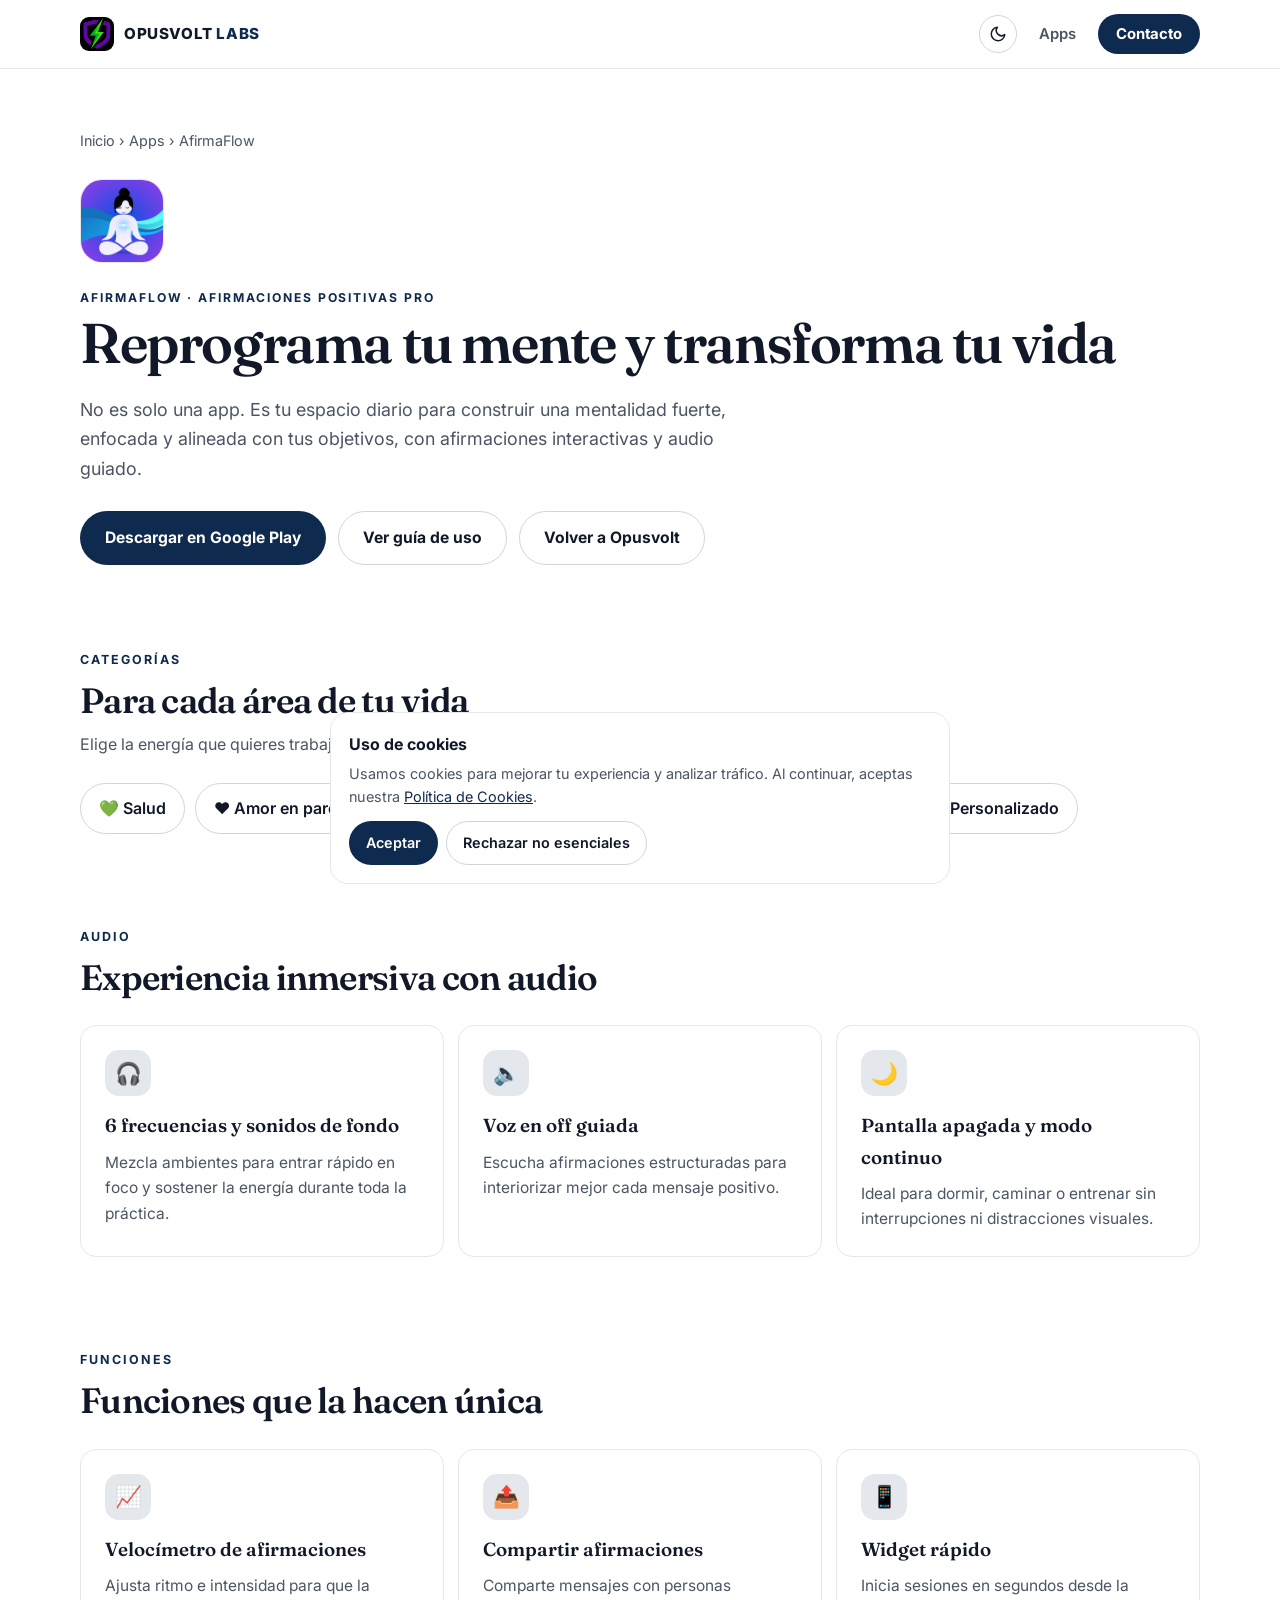
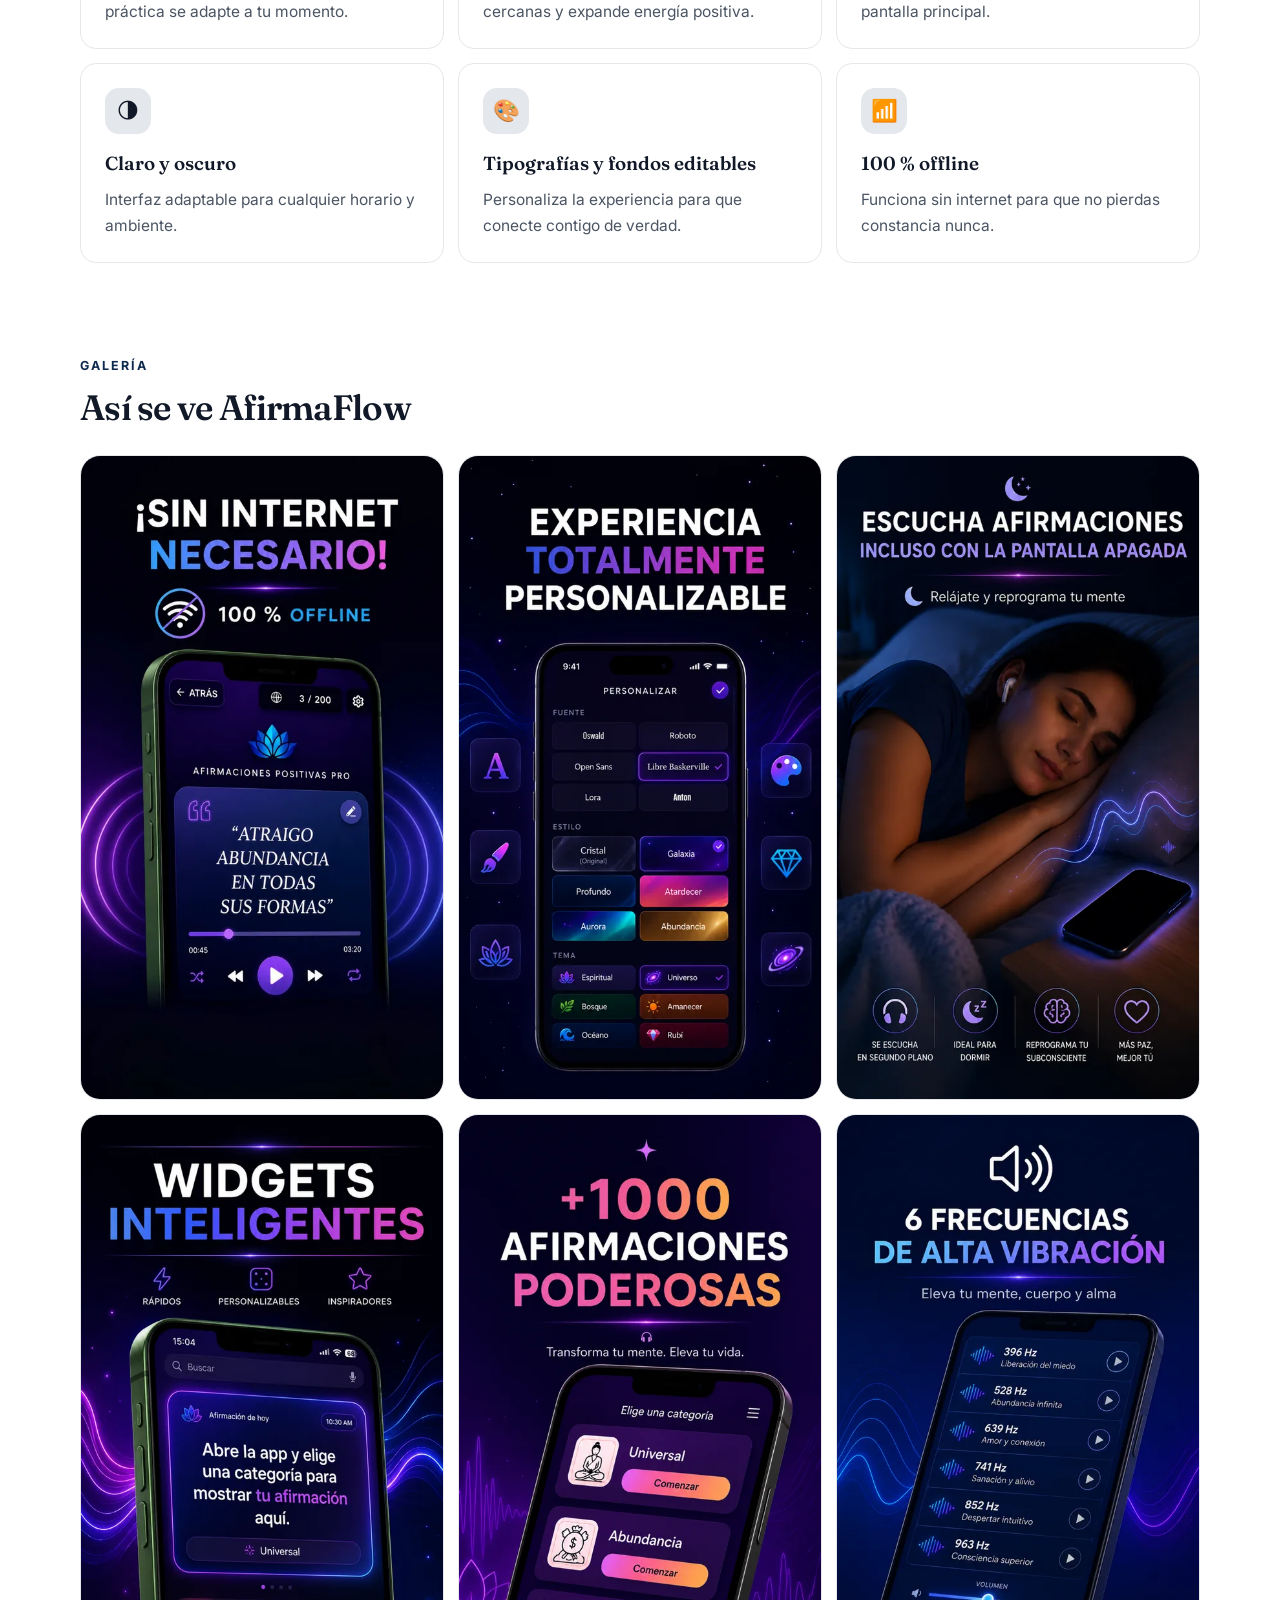
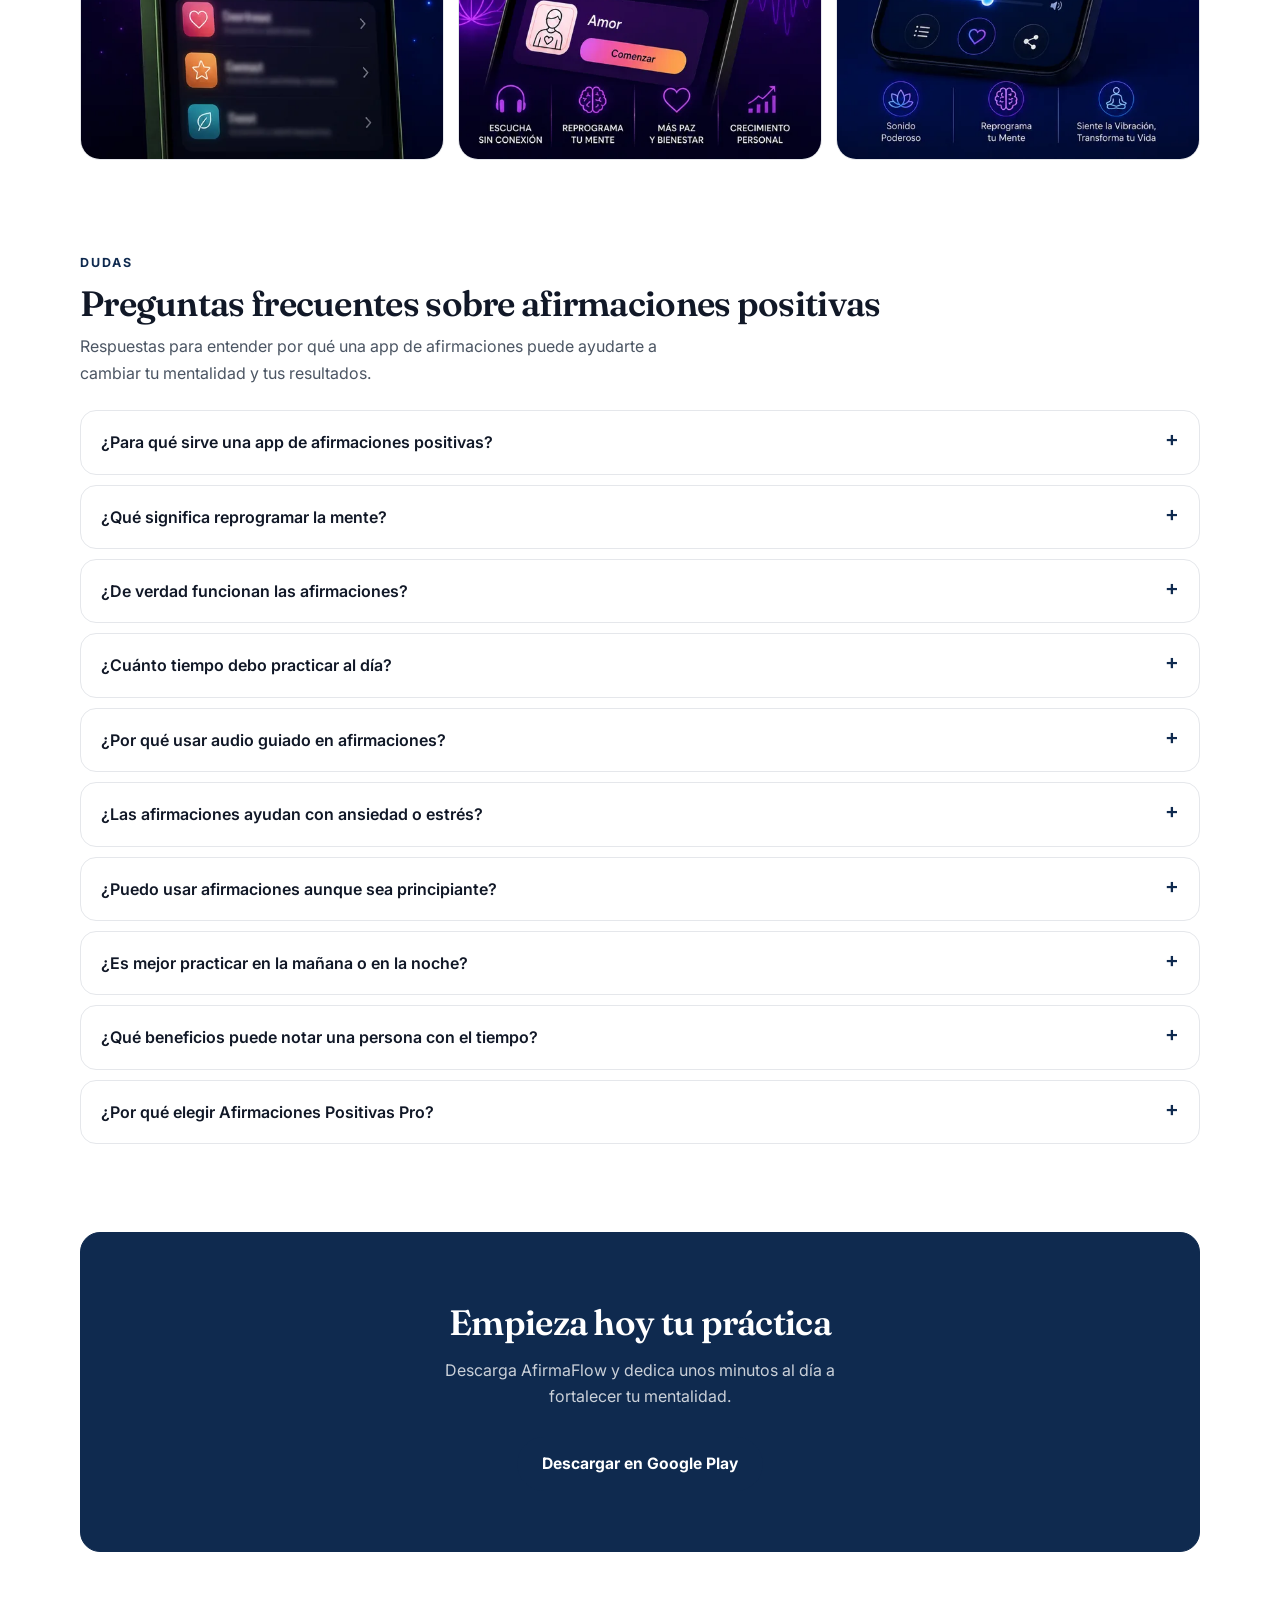
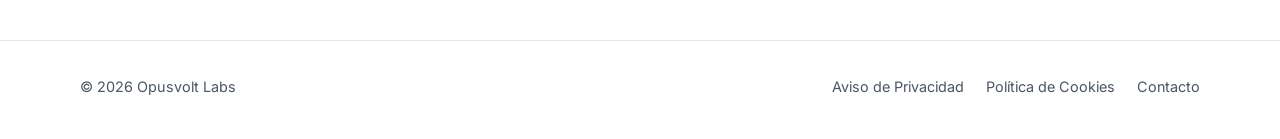
==== commit 77dada47: "Rediseno: tema claro blanco/azul marino por defecto y modo oscuro opcional - Paleta simple: blanco, " ====
--- a/afirmaciones/index.html
+++ b/afirmaciones/index.html
@@ -6,7 +6,7 @@
   <title>Afirmaciones Positivas Pro (AfirmaFlow): Reprograma Tu Mente | Opusvolt Labs</title>
   <meta name="description" content="Afirmaciones Positivas Pro (AfirmaFlow): app para reprogramar la mente con afirmaciones positivas, audio guiado, frecuencias y modo offline. Mejora enfoque, autoestima y bienestar emocional." />
   <meta name="robots" content="index,follow,max-image-preview:large,max-snippet:-1,max-video-preview:-1" />
-  <meta name="theme-color" content="#07050d" />
+  <meta name="theme-color" content="#ffffff" />
   <link rel="canonical" href="https://www.opusvoltlabs.com/afirmaciones/" />
   <link rel="icon" type="image/png" href="/favicon.png" />
   <link rel="apple-touch-icon" href="/apple-touch-icon.png" />
@@ -21,7 +21,11 @@
   <meta name="twitter:description" content="App de afirmaciones positivas con audio guiado, frecuencias y uso offline para fortalecer tu mentalidad." />
   <meta name="twitter:image" content="https://www.opusvoltlabs.com/OPUS%203.png" />
   <script type="application/ld+json">{"@context": "https://schema.org", "@graph": [{"@type": "SoftwareApplication", "name": "Afirmaciones Positivas Pro", "alternateName": "AfirmaFlow", "applicationCategory": "HealthApplication", "operatingSystem": "Android", "offers": {"@type": "Offer", "price": "0", "priceCurrency": "USD"}, "url": "https://www.opusvoltlabs.com/afirmaciones/", "downloadUrl": "https://play.google.com/store/apps/details?id=com.volt.afirmaciones&pli=1", "description": "Aplicación de afirmaciones positivas con audio guiado, frecuencias, personalización y uso offline para fortalecer la mentalidad y el bienestar emocional."}, {"@type": "FAQPage", "mainEntity": [{"@type": "Question", "name": "¿Para qué sirve una app de afirmaciones positivas?", "acceptedAnswer": {"@type": "Answer", "text": "Sirve para entrenar el diálogo interno con mensajes conscientes y repetición diaria. Esto puede ayudarte a reforzar enfoque, seguridad personal, claridad mental y constancia en tus objetivos."}}, {"@type": "Question", "name": "¿Qué significa reprogramar la mente?", "acceptedAnswer": {"@type": "Answer", "text": "Reprogramar la mente significa reemplazar patrones mentales limitantes por pensamientos más útiles. Es un proceso de práctica, repetición y enfoque que mejora la forma en la que interpretas tus experiencias."}}, {"@type": "Question", "name": "¿De verdad funcionan las afirmaciones?", "acceptedAnswer": {"@type": "Answer", "text": "Pueden funcionar cuando se usan con constancia, emoción y acción diaria. No son magia instantánea: son una herramienta para cambiar hábitos mentales y sostener decisiones más alineadas con tus metas."}}, {"@type": "Question", "name": "¿Cuánto tiempo debo practicar al día?", "acceptedAnswer": {"@type": "Answer", "text": "Lo ideal es empezar con sesiones cortas de 5 a 15 minutos, una o dos veces al día. La clave no es la duración extrema, sino la repetición consistente durante semanas."}}, {"@type": "Question", "name": "¿Por qué usar audio guiado en afirmaciones?", "acceptedAnswer": {"@type": "Answer", "text": "El audio guiado mejora inmersión, ritmo y atención. Escuchar una voz en off con frecuencias o sonidos de fondo puede facilitar que tu mente se enfoque y sostenga mejor la práctica."}}, {"@type": "Question", "name": "¿Las afirmaciones ayudan con ansiedad o estrés?", "acceptedAnswer": {"@type": "Answer", "text": "Pueden apoyar el bienestar emocional al reducir ruido mental y fortalecer pensamientos calmantes. No sustituyen apoyo médico o terapéutico cuando se necesita, pero sí complementan una rutina saludable."}}, {"@type": "Question", "name": "¿Puedo usar afirmaciones aunque sea principiante?", "acceptedAnswer": {"@type": "Answer", "text": "Sí. Una app te guía paso a paso con categorías listas y opciones personalizadas. No necesitas experiencia previa para comenzar, solo intención y práctica regular."}}, {"@type": "Question", "name": "¿Es mejor practicar en la mañana o en la noche?", "acceptedAnswer": {"@type": "Answer", "text": "Ambos momentos funcionan. En la mañana te ayuda a iniciar con enfoque; en la noche favorece la descompresión mental. Muchas personas combinan ambas para mejores resultados."}}, {"@type": "Question", "name": "¿Qué beneficios puede notar una persona con el tiempo?", "acceptedAnswer": {"@type": "Answer", "text": "Mayor claridad al tomar decisiones, mejor autoconfianza, reducción de pensamiento negativo recurrente y una actitud más orientada a soluciones y oportunidades."}}, {"@type": "Question", "name": "¿Por qué elegir Afirmaciones Positivas Pro?", "acceptedAnswer": {"@type": "Answer", "text": "Porque integra categorías útiles, audio inmersivo, personalización visual, modo offline y herramientas de uso diario en una sola experiencia fácil y constante."}}]}]}</script>
-  <link rel="stylesheet" href="/site.css?v=3" />
+  <link rel="preconnect" href="https://fonts.googleapis.com" />
+  <link rel="preconnect" href="https://fonts.gstatic.com" crossorigin />
+  <link rel="stylesheet" href="https://fonts.googleapis.com/css2?family=Fraunces:ital,opsz,wght@0,9..144,500;0,9..144,600;1,9..144,500;1,9..144,600&family=Inter:wght@400;500;600;700;800&display=swap" />
+  <script src="/theme.js?v=1"></script>
+  <link rel="stylesheet" href="/site.css?v=4" />
 </head>
 <body>
   <nav class="nav" aria-label="Principal">
--- a/site.css
+++ b/site.css
@@ -1,16 +1,74 @@
+/* ==========================================================
+   Opusvolt Labs — tema claro (por defecto) y oscuro
+   El tema oscuro se activa con <html data-theme="dark">
+   (lo pone /theme.js según la elección guardada).
+   ========================================================== */
 :root {
-  --bg: #07050d;
-  --bg-2: #0d0a17;
-  --surface: rgba(255, 255, 255, 0.045);
-  --surface-2: rgba(255, 255, 255, 0.075);
-  --line: rgba(255, 255, 255, 0.1);
-  --text: #f4f1fb;
-  --muted: #a9a3bd;
-  --purple: #7b2fd6;
-  --purple-2: #a26bff;
-  --green: #3dff5a;
-  --green-2: #22c93f;
-  --radius: 22px;
+  --bg: #ffffff;
+  --bg-2: #ffffff;
+  --surface: #ffffff;
+  --surface-2: #f3f4f6;
+  --surface-solid: #ffffff;
+  --line: #e5e7eb;
+  --line-strong: #d1d5db;
+  --text: #111827;
+  --muted: #4b5563;
+
+  --brand: #0f2a4f;
+  --green: #0f2a4f;
+  --grad-a: #0f2a4f;
+  --grad-b: #0f2a4f;
+
+  --primary: #0f2a4f;
+  --on-primary: #ffffff;
+  --on-accent: #ffffff;
+
+  --acc-violet: #0f2a4f;
+  --acc-gold: #0f2a4f;
+  --acc-blue: #0f2a4f;
+
+  --nav-bg: rgba(255, 255, 255, 0.92);
+  --shadow: none;
+  --shadow-lg: none;
+  --glow-1: transparent;
+  --glow-2: transparent;
+  --grid-opacity: 0;
+
+  --serif: "Fraunces", Georgia, "Times New Roman", serif;
+  --sans: "Inter", "Segoe UI", system-ui, -apple-system, "Helvetica Neue", Arial, sans-serif;
+  --radius: 16px;
+  color-scheme: light;
+}
+
+:root[data-theme="dark"] {
+  --bg: #0b1628;
+  --bg-2: #0f1e36;
+  --surface: #11223c;
+  --surface-2: #172b4a;
+  --surface-solid: #11223c;
+  --line: #1f3558;
+  --line-strong: #2a4470;
+  --text: #f3f5f9;
+  --muted: #a3b1c6;
+
+  --brand: #9dbbe3;
+  --green: #9dbbe3;
+  --grad-a: #9dbbe3;
+  --grad-b: #9dbbe3;
+
+  --primary: #ffffff;
+  --on-primary: #0b1628;
+  --on-accent: #0b1628;
+
+  --acc-violet: #ffffff;
+  --acc-gold: #ffffff;
+  --acc-blue: #ffffff;
+
+  --nav-bg: rgba(11, 22, 40, 0.92);
+  --glow-1: transparent;
+  --glow-2: transparent;
+  --grid-opacity: 0;
+  color-scheme: dark;
 }
 
 * { box-sizing: border-box; }
@@ -20,25 +78,28 @@
   margin: 0;
   background: var(--bg);
   color: var(--text);
-  font-family: "Segoe UI", system-ui, -apple-system, "Helvetica Neue", Arial, sans-serif;
-  line-height: 1.6;
+  font-family: var(--sans);
+  line-height: 1.65;
   -webkit-font-smoothing: antialiased;
   overflow-x: hidden;
+  transition: background-color .3s ease, color .3s ease;
 }
 
 a { color: inherit; }
 img { max-width: 100%; display: block; }
 
-.container { width: min(1120px, calc(100% - 40px)); margin-inline: auto; }
+.container { width: min(1120px, calc(100% - 32px)); margin-inline: auto; }
+
+h1, h2, h3 { font-family: var(--serif); font-weight: 600; font-optical-sizing: auto; }
 
 /* ---------- Nav ---------- */
 .nav {
   position: sticky;
   top: 0;
   z-index: 50;
-  background: rgba(7, 5, 13, 0.72);
-  backdrop-filter: blur(14px);
-  -webkit-backdrop-filter: blur(14px);
+  background: var(--nav-bg);
+  backdrop-filter: blur(14px) saturate(1.2);
+  -webkit-backdrop-filter: blur(14px) saturate(1.2);
   border-bottom: 1px solid var(--line);
 }
 .nav-inner {
@@ -53,51 +114,71 @@
   gap: 10px;
   text-decoration: none;
   font-weight: 800;
-  letter-spacing: 0.02em;
+  letter-spacing: 0.04em;
+  font-size: 0.95rem;
 }
 .brand img { width: 34px; height: 34px; border-radius: 9px; }
 .brand span b { color: var(--green); font-weight: 800; }
-.nav-links { display: flex; align-items: center; gap: 26px; }
+.nav-links { display: flex; align-items: center; gap: 22px; }
 .nav-links a {
   text-decoration: none;
   color: var(--muted);
-  font-size: 0.95rem;
+  font-size: 0.93rem;
   font-weight: 600;
   transition: color .2s ease;
 }
 .nav-links a:hover { color: var(--text); }
 .nav-links .nav-cta {
-  color: #04140a;
-  background: var(--green);
-  padding: 8px 16px;
+  color: var(--on-primary);
+  background: var(--primary);
+  padding: 8px 18px;
   border-radius: 999px;
-  font-weight: 800;
-}
-.nav-links .nav-cta:hover { color: #04140a; filter: brightness(1.08); }
+  font-weight: 700;
+}
+.nav-links .nav-cta:hover { color: var(--on-primary); filter: brightness(1.12); }
+
+.theme-toggle {
+  display: grid;
+  place-items: center;
+  width: 38px;
+  height: 38px;
+  padding: 0;
+  border-radius: 50%;
+  border: 1px solid var(--line-strong);
+  background: var(--surface);
+  color: var(--text);
+  cursor: pointer;
+  transition: background .2s ease, transform .2s ease;
+}
+.theme-toggle:hover { background: var(--surface-2); transform: rotate(-12deg); }
+.theme-toggle svg { width: 18px; height: 18px; }
+.theme-toggle .i-sun { display: none; }
+:root[data-theme="dark"] .theme-toggle .i-sun { display: block; }
+:root[data-theme="dark"] .theme-toggle .i-moon { display: none; }
 
 /* ---------- Buttons ---------- */
 .btn {
   display: inline-flex;
   align-items: center;
   gap: 8px;
-  padding: 14px 26px;
+  padding: 13px 24px;
   border-radius: 999px;
   border: 1px solid transparent;
   text-decoration: none;
-  font-weight: 800;
-  font-size: 1rem;
-  transition: transform .2s ease, box-shadow .2s ease, background .2s ease;
+  font-weight: 700;
+  font-size: 0.98rem;
+  transition: transform .2s ease, box-shadow .2s ease, background .2s ease, filter .2s ease;
 }
 .btn:hover { transform: translateY(-2px); }
 .btn-primary {
-  background: var(--green);
-  color: #04140a;
-  box-shadow: 0 10px 34px rgba(61, 255, 90, 0.28);
-}
-.btn-primary:hover { box-shadow: 0 14px 40px rgba(61, 255, 90, 0.42); }
+  background: var(--primary);
+  color: var(--on-primary);
+  box-shadow: var(--shadow);
+}
+.btn-primary:hover { filter: brightness(1.15); }
 .btn-ghost {
   background: var(--surface);
-  border-color: var(--line);
+  border-color: var(--line-strong);
   color: var(--text);
 }
 .btn-ghost:hover { background: var(--surface-2); }
@@ -106,7 +187,7 @@
 .hero {
   position: relative;
   text-align: center;
-  padding: 84px 0 96px;
+  padding: 80px 0 92px;
   isolation: isolate;
 }
 .hero::before {
@@ -115,9 +196,9 @@
   inset: -120px 0 0;
   z-index: -1;
   background:
-    radial-gradient(520px 380px at 50% 18%, rgba(123, 47, 214, 0.55), transparent 70%),
-    radial-gradient(420px 300px at 78% 62%, rgba(61, 255, 90, 0.13), transparent 70%),
-    radial-gradient(420px 300px at 18% 70%, rgba(123, 47, 214, 0.22), transparent 70%);
+    radial-gradient(520px 380px at 50% 18%, var(--glow-1), transparent 70%),
+    radial-gradient(420px 300px at 80% 62%, var(--glow-2), transparent 70%),
+    radial-gradient(420px 300px at 18% 70%, var(--glow-2), transparent 70%);
 }
 .hero::after {
   content: "";
@@ -128,54 +209,57 @@
     linear-gradient(var(--line) 1px, transparent 1px),
     linear-gradient(90deg, var(--line) 1px, transparent 1px);
   background-size: 56px 56px;
-  opacity: 0.35;
+  opacity: var(--grid-opacity);
   -webkit-mask-image: radial-gradient(ellipse at 50% 30%, #000 10%, transparent 68%);
   mask-image: radial-gradient(ellipse at 50% 30%, #000 10%, transparent 68%);
 }
 .hero-logo {
-  width: clamp(150px, 22vw, 220px);
+  width: clamp(140px, 20vw, 200px);
   margin: 0 auto 8px;
   animation: pulse 5s ease-in-out infinite;
-  filter: drop-shadow(0 0 40px rgba(123, 47, 214, 0.55));
-}
+  
+}
+.logo-on-dark { display: none; }
+:root[data-theme="dark"] .logo-on-light { display: none; }
+:root[data-theme="dark"] .logo-on-dark { display: block; }
 .eyebrow {
   display: inline-block;
   margin-top: 8px;
   padding: 7px 16px;
   border-radius: 999px;
-  border: 1px solid rgba(61, 255, 90, 0.35);
-  background: rgba(61, 255, 90, 0.08);
-  color: var(--green);
-  font-size: 0.78rem;
-  font-weight: 800;
-  letter-spacing: 0.14em;
+  border: 1px solid color-mix(in srgb, var(--brand) 30%, transparent);
+  background: color-mix(in srgb, var(--brand) 7%, transparent);
+  color: var(--brand);
+  font-size: 0.76rem;
+  font-weight: 700;
+  letter-spacing: 0.16em;
   text-transform: uppercase;
 }
 h1 {
   margin: 22px auto 0;
-  max-width: 18ch;
-  font-size: clamp(2.5rem, 7.2vw, 5rem);
-  line-height: 1.04;
-  font-weight: 800;
-  letter-spacing: -0.03em;
+  max-width: 17ch;
+  font-size: clamp(2.5rem, 7vw, 4.8rem);
+  line-height: 1.06;
+  letter-spacing: -0.025em;
 }
 h1 em {
-  font-style: normal;
-  background: linear-gradient(100deg, var(--purple-2), var(--green));
+  font-style: italic;
+  background: linear-gradient(100deg, var(--grad-a), var(--grad-b));
   -webkit-background-clip: text;
   background-clip: text;
   color: transparent;
+  padding-right: 0.06em;
 }
 .lead {
   margin: 22px auto 0;
-  max-width: 620px;
+  max-width: 600px;
   color: var(--muted);
-  font-size: clamp(1.02rem, 2vw, 1.2rem);
+  font-size: clamp(1.02rem, 2vw, 1.18rem);
 }
 .hero-actions {
   margin-top: 34px;
   display: flex;
-  gap: 14px;
+  gap: 12px;
   justify-content: center;
   flex-wrap: wrap;
 }
@@ -184,60 +268,63 @@
 section { padding: 88px 0; }
 .section-head { max-width: 640px; margin-bottom: 44px; }
 .kicker {
-  color: var(--green);
-  font-size: 0.8rem;
-  font-weight: 800;
-  letter-spacing: 0.14em;
+  color: var(--brand);
+  font-size: 0.78rem;
+  font-weight: 700;
+  letter-spacing: 0.16em;
   text-transform: uppercase;
 }
 h2 {
   margin: 10px 0 0;
-  font-size: clamp(1.8rem, 4.2vw, 2.7rem);
+  font-size: clamp(1.9rem, 4.2vw, 2.8rem);
   line-height: 1.12;
-  letter-spacing: -0.025em;
+  letter-spacing: -0.02em;
 }
 .section-head p { margin: 14px 0 0; color: var(--muted); font-size: 1.05rem; }
 
 /* ---------- App showcases ---------- */
 .app {
-  --accent: var(--purple-2);
+  --accent: var(--acc-violet);
   position: relative;
   display: grid;
   gap: 36px;
   align-items: center;
   padding: 32px;
   margin-bottom: 26px;
-  border-radius: 30px;
+  border-radius: 20px;
   border: 1px solid var(--line);
-  background:
-    radial-gradient(560px 300px at var(--glow-x, 100%) 0%, color-mix(in srgb, var(--accent) 24%, transparent), transparent 70%),
-    linear-gradient(160deg, var(--bg-2), #0a0713);
+  background: var(--bg-2);
+  box-shadow: var(--shadow);
   overflow: hidden;
 }
-.app.gold { --accent: #e0b862; }
-.app.blue { --accent: #62adff; }
+.app.gold { --accent: var(--acc-gold); }
+.app.blue { --accent: var(--acc-blue); }
 .app-head { display: flex; align-items: center; gap: 16px; }
 .app-icon {
   flex: none;
   width: 68px; height: 68px;
   border-radius: 18px;
   border: 1px solid var(--line);
-  box-shadow: 0 10px 30px rgba(0, 0, 0, 0.5);
-}
-.app-num { color: var(--accent); font-size: 0.78rem; font-weight: 800; letter-spacing: 0.16em; text-transform: uppercase; }
-.app h3 { margin: 2px 0 0; font-size: clamp(1.6rem, 3.4vw, 2.2rem); line-height: 1.1; letter-spacing: -0.02em; }
-.app .tagline { margin: 20px 0 0; color: var(--muted); font-size: 1.05rem; max-width: 46ch; }
+  box-shadow: var(--shadow);
+}
+.app-num { color: var(--accent); font-size: 0.76rem; font-weight: 700; letter-spacing: 0.16em; text-transform: uppercase; }
+.app h3 { margin: 2px 0 0; font-size: clamp(1.7rem, 3.4vw, 2.3rem); line-height: 1.1; letter-spacing: -0.015em; }
+.app .tagline { margin: 20px 0 0; color: var(--muted); font-size: 1.05rem; max-width: 48ch; }
 .points { list-style: none; margin: 20px 0 0; padding: 0; display: grid; gap: 10px; }
-.points li { display: flex; gap: 12px; font-weight: 600; font-size: 0.98rem; }
-.points li::before { content: ""; flex: none; width: 7px; height: 7px; margin-top: 0.62em; border-radius: 50%; background: var(--accent); box-shadow: 0 0 10px var(--accent); }
+.points li { display: flex; gap: 14px; font-weight: 500; font-size: 0.98rem; }
+.points li::before {
+  content: ""; flex: none; width: 8px; height: 8px; margin: 0.6em 0 0 4px; border-radius: 50%;
+  background: var(--accent);
+  box-shadow: 0 0 0 4px color-mix(in srgb, var(--accent) 16%, transparent);
+}
 .app .hero-actions { justify-content: flex-start; margin-top: 28px; }
-.btn-play { background: var(--accent); color: #0a0713; box-shadow: 0 10px 30px color-mix(in srgb, var(--accent) 35%, transparent); }
-.btn-play:hover { box-shadow: 0 14px 38px color-mix(in srgb, var(--accent) 50%, transparent); }
+.btn-play { background: var(--accent); color: var(--on-accent);  }
+.btn-play:hover { filter: brightness(1.15); }
 .badge-soon {
   display: inline-flex; align-items: center; gap: 8px;
   padding: 13px 22px; border-radius: 999px;
   border: 1px dashed color-mix(in srgb, var(--accent) 60%, transparent);
-  color: var(--accent); font-weight: 800; font-size: 0.95rem;
+  color: var(--accent); font-weight: 700; font-size: 0.95rem;
 }
 
 .shots { display: flex; justify-content: center; gap: 14px; }
@@ -247,14 +334,14 @@
   height: auto;
   border-radius: 20px;
   border: 1px solid var(--line);
-  box-shadow: 0 24px 60px rgba(0, 0, 0, 0.6);
+  box-shadow: var(--shadow-lg);
   transition: transform .35s ease;
 }
 .shot:nth-child(1) { transform: translateY(20px) rotate(-3deg); }
 .shot:nth-child(3) { transform: translateY(20px) rotate(3deg); }
 .shot:nth-child(2) { transform: translateY(-6px); }
 .shots:hover .shot { transform: translateY(0) rotate(0); }
-.feature-img { width: 100%; height: auto; border-radius: 18px; border: 1px solid var(--line); box-shadow: 0 20px 50px rgba(0,0,0,.55); margin-bottom: 18px; }
+.feature-img { width: 100%; height: auto; border-radius: 18px; border: 1px solid var(--line); box-shadow: var(--shadow-lg); margin-bottom: 18px; }
 .shots.duo .shot { width: 38%; max-width: 190px; }
 .shots.duo .shot:nth-child(1) { transform: rotate(-2.5deg); }
 .shots.duo .shot:nth-child(2) { transform: translateY(16px) rotate(2.5deg); }
@@ -276,11 +363,12 @@
 .cta {
   text-align: center;
   padding: 60px 24px;
-  border-radius: 30px;
+  border-radius: 20px;
   border: 1px solid var(--line);
   background:
-    radial-gradient(500px 260px at 50% 0%, rgba(123, 47, 214, 0.4), transparent 70%),
+    radial-gradient(500px 260px at 50% 0%, var(--glow-1), transparent 70%),
     var(--bg-2);
+  box-shadow: var(--shadow);
 }
 .cta h2 { max-width: 20ch; margin-inline: auto; }
 .cta p { margin: 14px auto 0; max-width: 46ch; color: var(--muted); }
@@ -303,37 +391,35 @@
   padding: 18px;
   border-radius: 18px;
   border: 1px solid var(--line);
-  background: rgba(18, 13, 32, 0.96);
-  backdrop-filter: blur(12px);
-  -webkit-backdrop-filter: blur(12px);
-  box-shadow: 0 20px 50px rgba(0, 0, 0, 0.6);
+  background: var(--surface-solid);
+  box-shadow: var(--shadow-lg);
   display: none;
 }
 .cookie-banner.show { display: block; animation: rise .35s ease both; }
-.cookie-title { margin: 0 0 4px; font-weight: 800; }
+.cookie-title { margin: 0 0 4px; font-weight: 700; }
 .cookie-text { margin: 0; color: var(--muted); font-size: 0.9rem; }
-.cookie-text a { color: var(--purple-2); }
+.cookie-text a { color: var(--brand); }
 .cookie-actions { margin-top: 12px; display: flex; gap: 8px; flex-wrap: wrap; }
 .cookie-btn {
-  border: 1px solid var(--line);
+  border: 1px solid var(--line-strong);
   border-radius: 999px;
   padding: 9px 16px;
   background: var(--surface);
   color: var(--text);
   font: inherit;
-  font-weight: 700;
+  font-weight: 600;
   font-size: 0.9rem;
   cursor: pointer;
 }
-.cookie-btn.accept { background: var(--green); border-color: transparent; color: #04140a; }
+.cookie-btn.accept { background: var(--primary); border-color: transparent; color: var(--on-primary); }
 
 /* ---------- Motion ---------- */
 .reveal { opacity: 0; transform: translateY(18px); transition: opacity .7s ease, transform .7s ease; }
 .reveal.in { opacity: 1; transform: none; }
 @keyframes rise { from { opacity: 0; transform: translateY(12px); } to { opacity: 1; transform: none; } }
-@keyframes pulse { 0%, 100% { transform: scale(1); } 50% { transform: scale(1.035); } }
-
-:focus-visible { outline: 2px solid var(--green); outline-offset: 3px; border-radius: 6px; }
+@keyframes pulse { 0%, 100% { transform: scale(1); } 50% { transform: scale(1.03); } }
+
+:focus-visible { outline: 2px solid var(--brand); outline-offset: 3px; border-radius: 6px; }
 
 @media (min-width: 860px) {
   .app { grid-template-columns: 1.05fr 1fr; padding: 48px; }
@@ -341,10 +427,11 @@
   .app.flip .app-text { order: 2; }
 }
 @media (max-width: 640px) {
+  .nav-links { gap: 10px; }
   .nav-links a:not(.nav-cta) { display: none; }
-  .hero { padding: 56px 0 72px; }
+  .hero { padding: 52px 0 68px; }
   section { padding: 64px 0; }
-  .app { padding: 26px; }
+  .app { padding: 24px; }
 }
 @media (prefers-reduced-motion: reduce) {
   *, *::before, *::after { animation: none !important; transition: none !important; }
@@ -353,69 +440,76 @@
 }
 
 /* ---------- Guides ---------- */
-body { --accent: var(--purple-2); }
-body.gold { --accent: #e0b862; }
-body.blue { --accent: #62adff; }
-.g-hero { padding: 64px 0 36px; position: relative; isolation: isolate; }
+body { --accent: var(--acc-violet); }
+body.gold { --accent: var(--acc-gold); }
+body.blue { --accent: var(--acc-blue); }
+.g-hero { padding: 60px 0 36px; position: relative; isolation: isolate; }
 .g-hero::before {
   content: ""; position: absolute; inset: -80px 0 0; z-index: -1;
-  background: radial-gradient(520px 320px at 20% 0%, color-mix(in srgb, var(--accent) 28%, transparent), transparent 70%);
+  background: none;
 }
 .crumbs { color: var(--muted); font-size: 0.9rem; margin-bottom: 26px; }
 .crumbs a { text-decoration: none; }
 .crumbs a:hover { color: var(--text); text-decoration: underline; }
 .g-title { display: flex; align-items: center; gap: 20px; flex-wrap: wrap; }
 .g-title .app-icon { width: 84px; height: 84px; border-radius: 22px; }
-.g-title h1 { margin: 4px 0 0; max-width: none; font-size: clamp(2rem, 5.4vw, 3.4rem); text-align: left; }
+.g-title h1 { margin: 4px 0 0; max-width: none; font-size: clamp(2.1rem, 5.4vw, 3.5rem); text-align: left; }
 .g-lead { margin: 22px 0 0; max-width: 62ch; color: var(--muted); font-size: 1.12rem; }
-.g-actions { margin-top: 28px; display: flex; gap: 14px; flex-wrap: wrap; }
+.g-actions { margin-top: 28px; display: flex; gap: 12px; flex-wrap: wrap; }
 .toc { display: flex; flex-wrap: wrap; gap: 8px; margin-top: 30px; }
-.toc a { padding: 7px 14px; border-radius: 999px; border: 1px solid var(--line); background: var(--surface); font-size: 0.88rem; font-weight: 700; text-decoration: none; color: var(--muted); }
+.toc a { padding: 7px 14px; border-radius: 999px; border: 1px solid var(--line-strong); background: var(--surface); font-size: 0.88rem; font-weight: 600; text-decoration: none; color: var(--muted); }
 .toc a:hover { color: var(--text); border-color: color-mix(in srgb, var(--accent) 60%, transparent); }
 
 .g-sec { padding: 44px 0; }
-.g-sec h2 { font-size: clamp(1.5rem, 3.4vw, 2.1rem); }
+.g-sec h2 { font-size: clamp(1.6rem, 3.4vw, 2.2rem); }
 .g-sec > .container > p.sub { color: var(--muted); margin: 10px 0 0; max-width: 60ch; }
 
 .steps { list-style: none; counter-reset: st; margin: 28px 0 0; padding: 0; display: grid; gap: 14px; }
 .steps li {
   counter-increment: st; position: relative;
   padding: 22px 24px 22px 76px; border-radius: var(--radius);
-  border: 1px solid var(--line); background: var(--surface);
+  border: 1px solid var(--line); background: var(--surface); box-shadow: var(--shadow);
 }
 .steps li::before {
   content: counter(st); position: absolute; left: 22px; top: 20px;
   width: 38px; height: 38px; border-radius: 12px; display: grid; place-items: center;
-  background: var(--accent); color: #0a0713; font-weight: 800;
+  background: var(--accent); color: var(--on-accent); font-weight: 700; font-family: var(--serif);
 }
 .steps b { display: block; font-size: 1.05rem; margin-bottom: 4px; }
 .steps span { color: var(--muted); }
 
 .g-cards { display: grid; gap: 14px; margin-top: 28px; }
-.g-card { padding: 24px; border-radius: var(--radius); border: 1px solid var(--line); background: var(--surface); }
-.g-card .ico { font-size: 1.5rem; }
-.g-card h3 { margin: 10px 0 0; font-size: 1.12rem; }
+.g-card {
+  padding: 24px; border-radius: var(--radius); border: 1px solid var(--line); background: var(--surface);
+  box-shadow: var(--shadow); transition: transform .2s ease, border-color .2s ease;
+}
+.g-card:hover { transform: translateY(-3px); border-color: color-mix(in srgb, var(--accent) 40%, var(--line)); }
+.g-card .ico {
+  width: 46px; height: 46px; display: grid; place-items: center; border-radius: 14px;
+  background: color-mix(in srgb, var(--accent) 11%, transparent); font-size: 1.35rem;
+}
+.g-card h3 { margin: 14px 0 0; font-size: 1.18rem; }
 .g-card p { margin: 8px 0 0; color: var(--muted); font-size: 0.97rem; }
 
 .tip {
   margin-top: 26px; padding: 20px 24px; border-radius: var(--radius);
-  border: 1px solid color-mix(in srgb, var(--accent) 45%, transparent);
-  background: color-mix(in srgb, var(--accent) 9%, transparent);
+  border: 1px solid color-mix(in srgb, var(--accent) 35%, transparent);
+  background: color-mix(in srgb, var(--accent) 7%, transparent);
 }
 .tip b { color: var(--accent); }
 .tip p { margin: 6px 0 0; color: var(--text); }
 
 .faq { margin-top: 24px; display: grid; gap: 10px; }
-.faq details { border: 1px solid var(--line); border-radius: 16px; background: var(--surface); padding: 4px 20px; }
-.faq summary { cursor: pointer; font-weight: 700; padding: 14px 0; list-style: none; display: flex; justify-content: space-between; gap: 12px; }
+.faq details { border: 1px solid var(--line); border-radius: 16px; background: var(--surface); padding: 4px 20px; box-shadow: var(--shadow); }
+.faq summary { cursor: pointer; font-weight: 600; padding: 14px 0; list-style: none; display: flex; justify-content: space-between; gap: 12px; }
 .faq summary::-webkit-details-marker { display: none; }
 .faq summary::after { content: "+"; color: var(--accent); font-size: 1.3rem; line-height: 1; }
 .faq details[open] summary::after { content: "–"; }
 .faq details p { margin: 0 0 16px; color: var(--muted); }
 
 .other { display: grid; gap: 14px; margin-top: 24px; }
-.other a { display: flex; align-items: center; gap: 14px; padding: 16px 20px; border-radius: 18px; border: 1px solid var(--line); background: var(--surface); text-decoration: none; transition: border-color .2s, transform .2s; }
-.other a:hover { transform: translateY(-3px); border-color: rgba(162,107,255,.5); }
+.other a { display: flex; align-items: center; gap: 14px; padding: 16px 20px; border-radius: 18px; border: 1px solid var(--line); background: var(--surface); box-shadow: var(--shadow); text-decoration: none; transition: border-color .2s, transform .2s; }
+.other a:hover { transform: translateY(-3px); border-color: color-mix(in srgb, var(--brand) 45%, transparent); }
 .other img { width: 48px; height: 48px; border-radius: 13px; }
 .other small { display: block; color: var(--muted); }
 
@@ -428,10 +522,16 @@
 
 /* ---------- Product page ---------- */
 .chips { display: flex; flex-wrap: wrap; gap: 10px; margin-top: 26px; }
-.chip { padding: 11px 18px; border-radius: 999px; border: 1px solid var(--line); background: var(--surface); font-weight: 700; transition: border-color .2s, transform .2s; }
+.chip { padding: 11px 18px; border-radius: 999px; border: 1px solid var(--line-strong); background: var(--surface); font-weight: 600; transition: border-color .2s, transform .2s; }
 .chip:hover { transform: translateY(-2px); border-color: color-mix(in srgb, var(--accent) 60%, transparent); }
 .gallery { display: grid; grid-template-columns: repeat(2, 1fr); gap: 14px; margin-top: 28px; }
-.gallery img { width: 100%; height: auto; border-radius: 20px; border: 1px solid var(--line); box-shadow: 0 20px 50px rgba(0,0,0,.5); transition: transform .3s; }
+.gallery img { width: 100%; height: auto; border-radius: 20px; border: 1px solid var(--line); box-shadow: var(--shadow-lg); transition: transform .3s; }
 .gallery img:hover { transform: translateY(-4px); }
 @media (min-width: 760px) { .gallery { grid-template-columns: repeat(3, 1fr); } }
 .g-hero .hero-actions { justify-content: flex-start; }
+
+/* ---------- Bloque de contacto en azul marino ---------- */
+.cta { background: #0f2a4f; border-color: #0f2a4f; color: #ffffff; }
+.cta p { color: rgba(255, 255, 255, 0.78); }
+.cta .btn-primary { background: #ffffff; color: #0f2a4f; }
+:root[data-theme="dark"] .cta { background: #11223c; border-color: var(--line); }
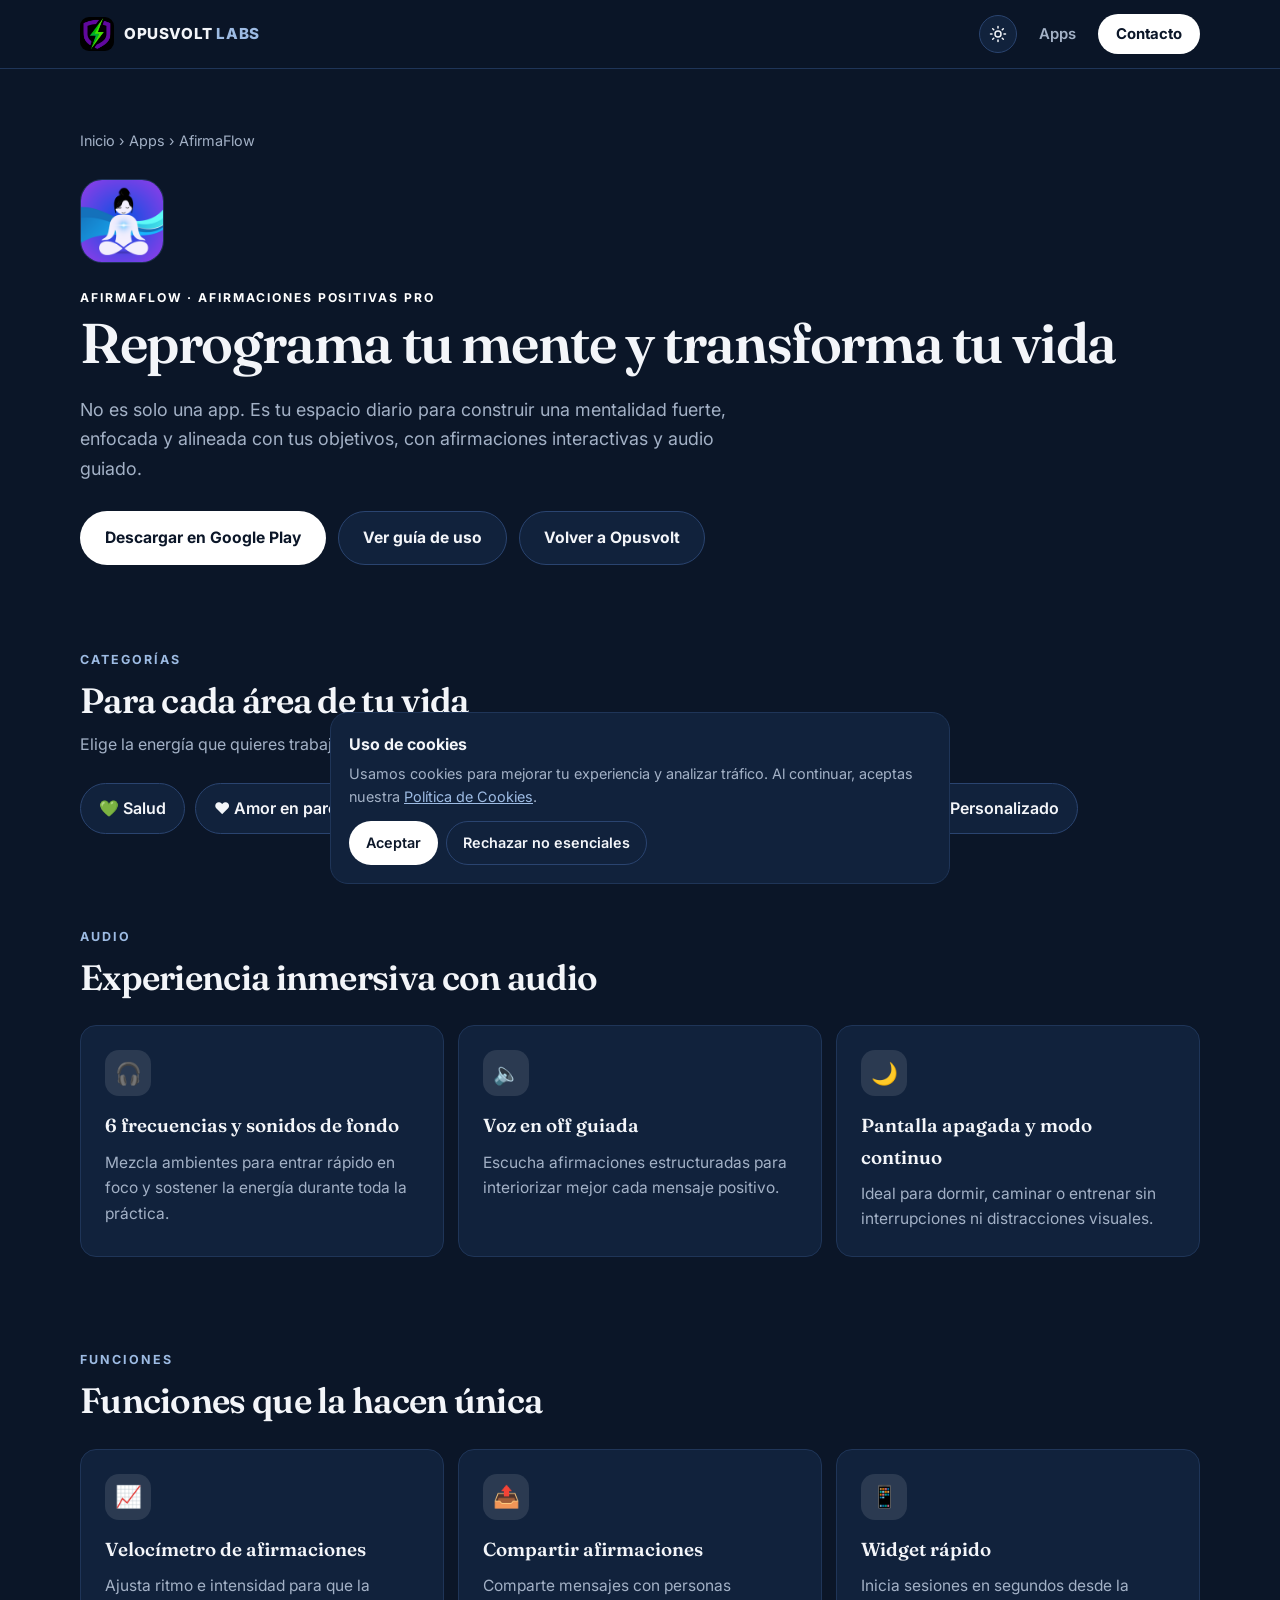
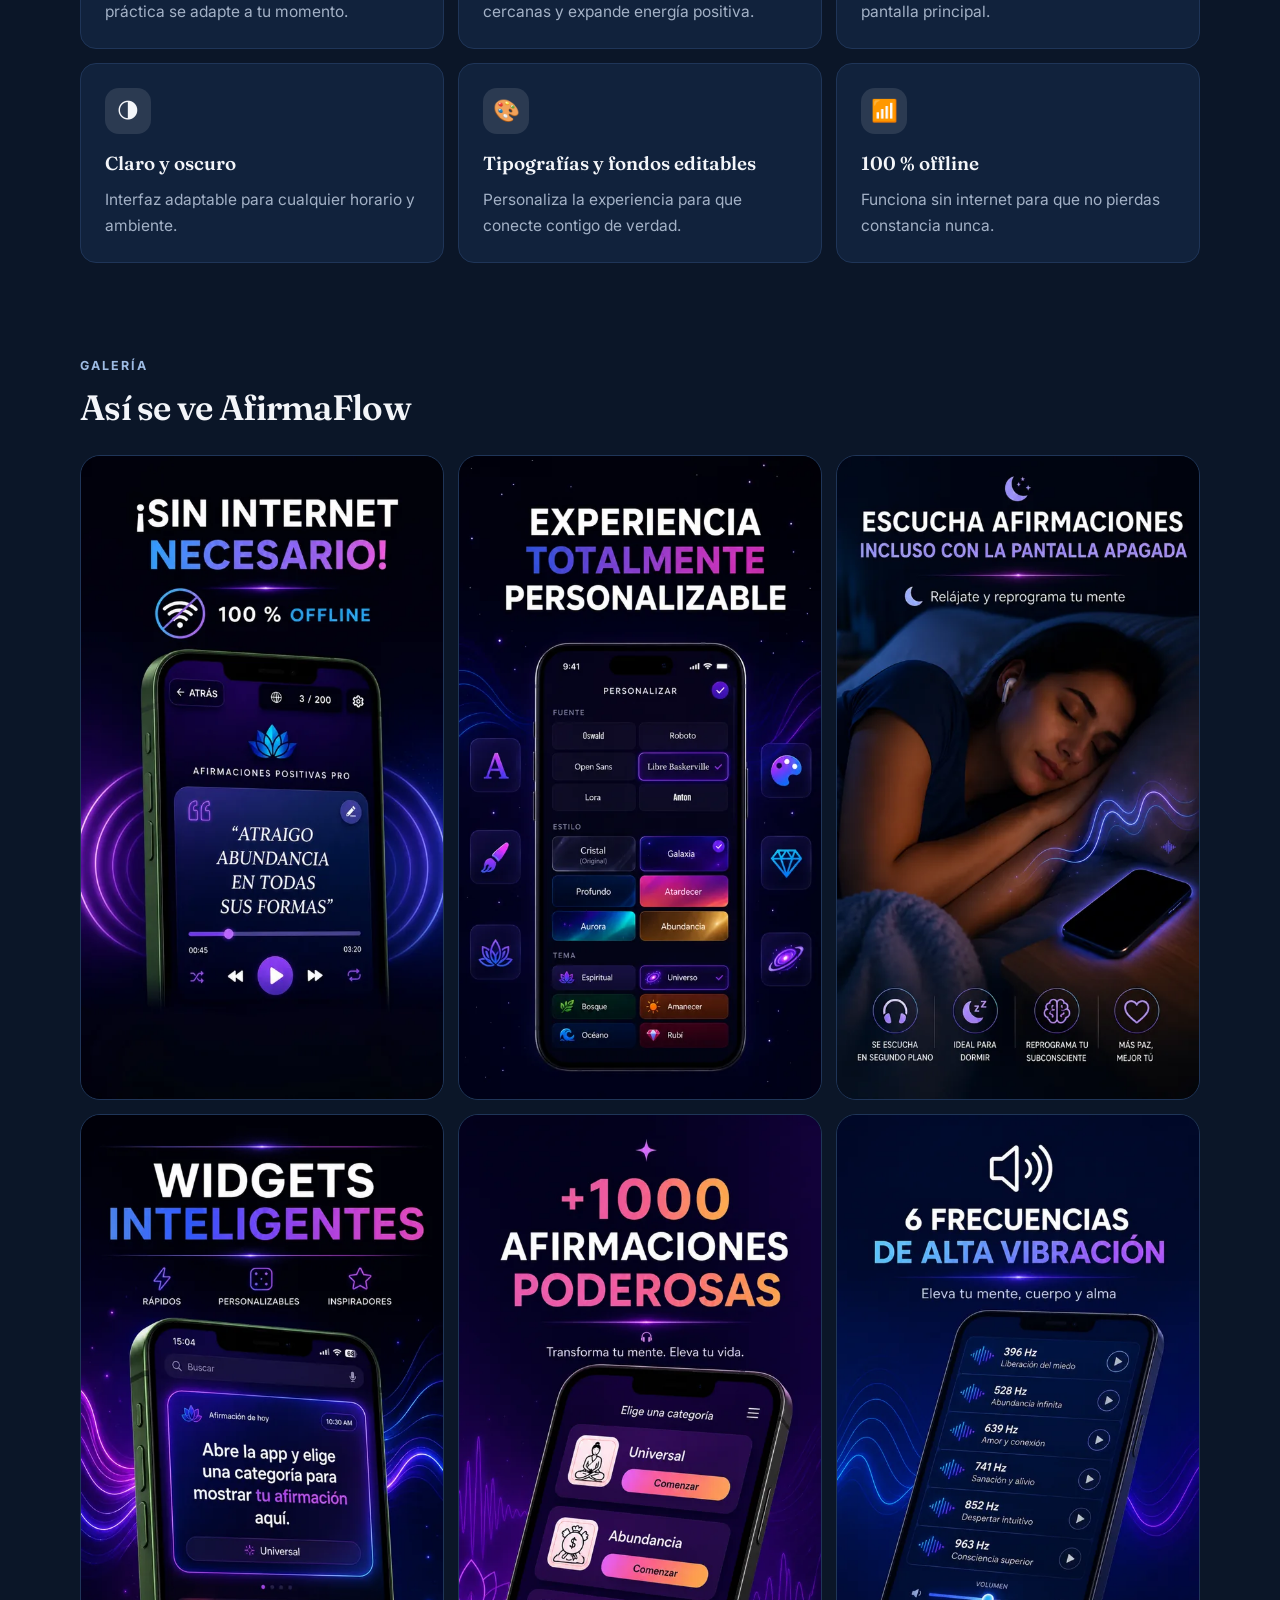
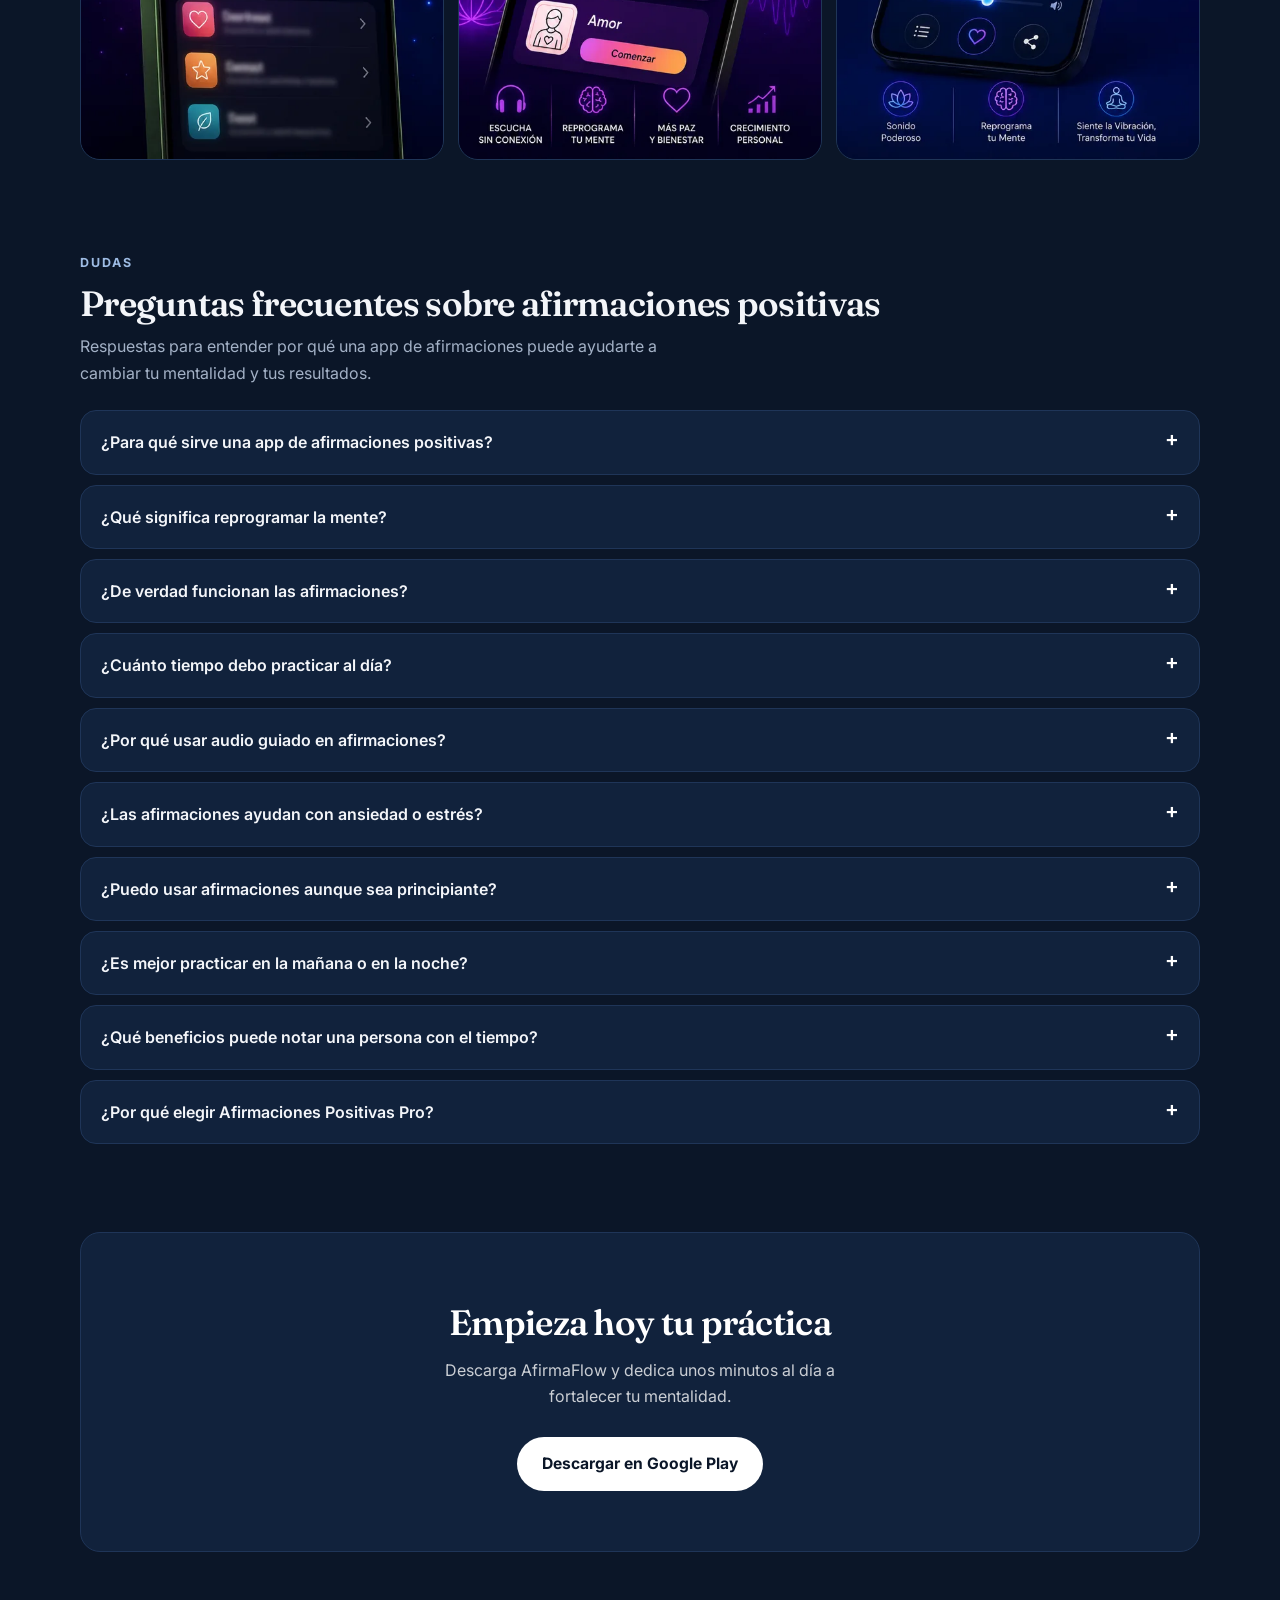
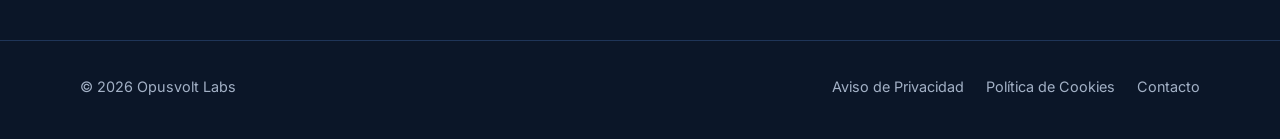
==== commit 6ace2b22: "Modo oscuro azul marino por defecto Co-Authored-By: Claude Opus 5.5 <noreply@anthropic.com>" ====
--- a/afirmaciones/index.html
+++ b/afirmaciones/index.html
@@ -6,7 +6,7 @@
   <title>Afirmaciones Positivas Pro (AfirmaFlow): Reprograma Tu Mente | Opusvolt Labs</title>
   <meta name="description" content="Afirmaciones Positivas Pro (AfirmaFlow): app para reprogramar la mente con afirmaciones positivas, audio guiado, frecuencias y modo offline. Mejora enfoque, autoestima y bienestar emocional." />
   <meta name="robots" content="index,follow,max-image-preview:large,max-snippet:-1,max-video-preview:-1" />
-  <meta name="theme-color" content="#ffffff" />
+  <meta name="theme-color" content="#0b1628" />
   <link rel="canonical" href="https://www.opusvoltlabs.com/afirmaciones/" />
   <link rel="icon" type="image/png" href="/favicon.png" />
   <link rel="apple-touch-icon" href="/apple-touch-icon.png" />
@@ -24,7 +24,7 @@
   <link rel="preconnect" href="https://fonts.googleapis.com" />
   <link rel="preconnect" href="https://fonts.gstatic.com" crossorigin />
   <link rel="stylesheet" href="https://fonts.googleapis.com/css2?family=Fraunces:ital,opsz,wght@0,9..144,500;0,9..144,600;1,9..144,500;1,9..144,600&family=Inter:wght@400;500;600;700;800&display=swap" />
-  <script src="/theme.js?v=1"></script>
+  <script src="/theme.js?v=2"></script>
   <link rel="stylesheet" href="/site.css?v=4" />
 </head>
 <body>
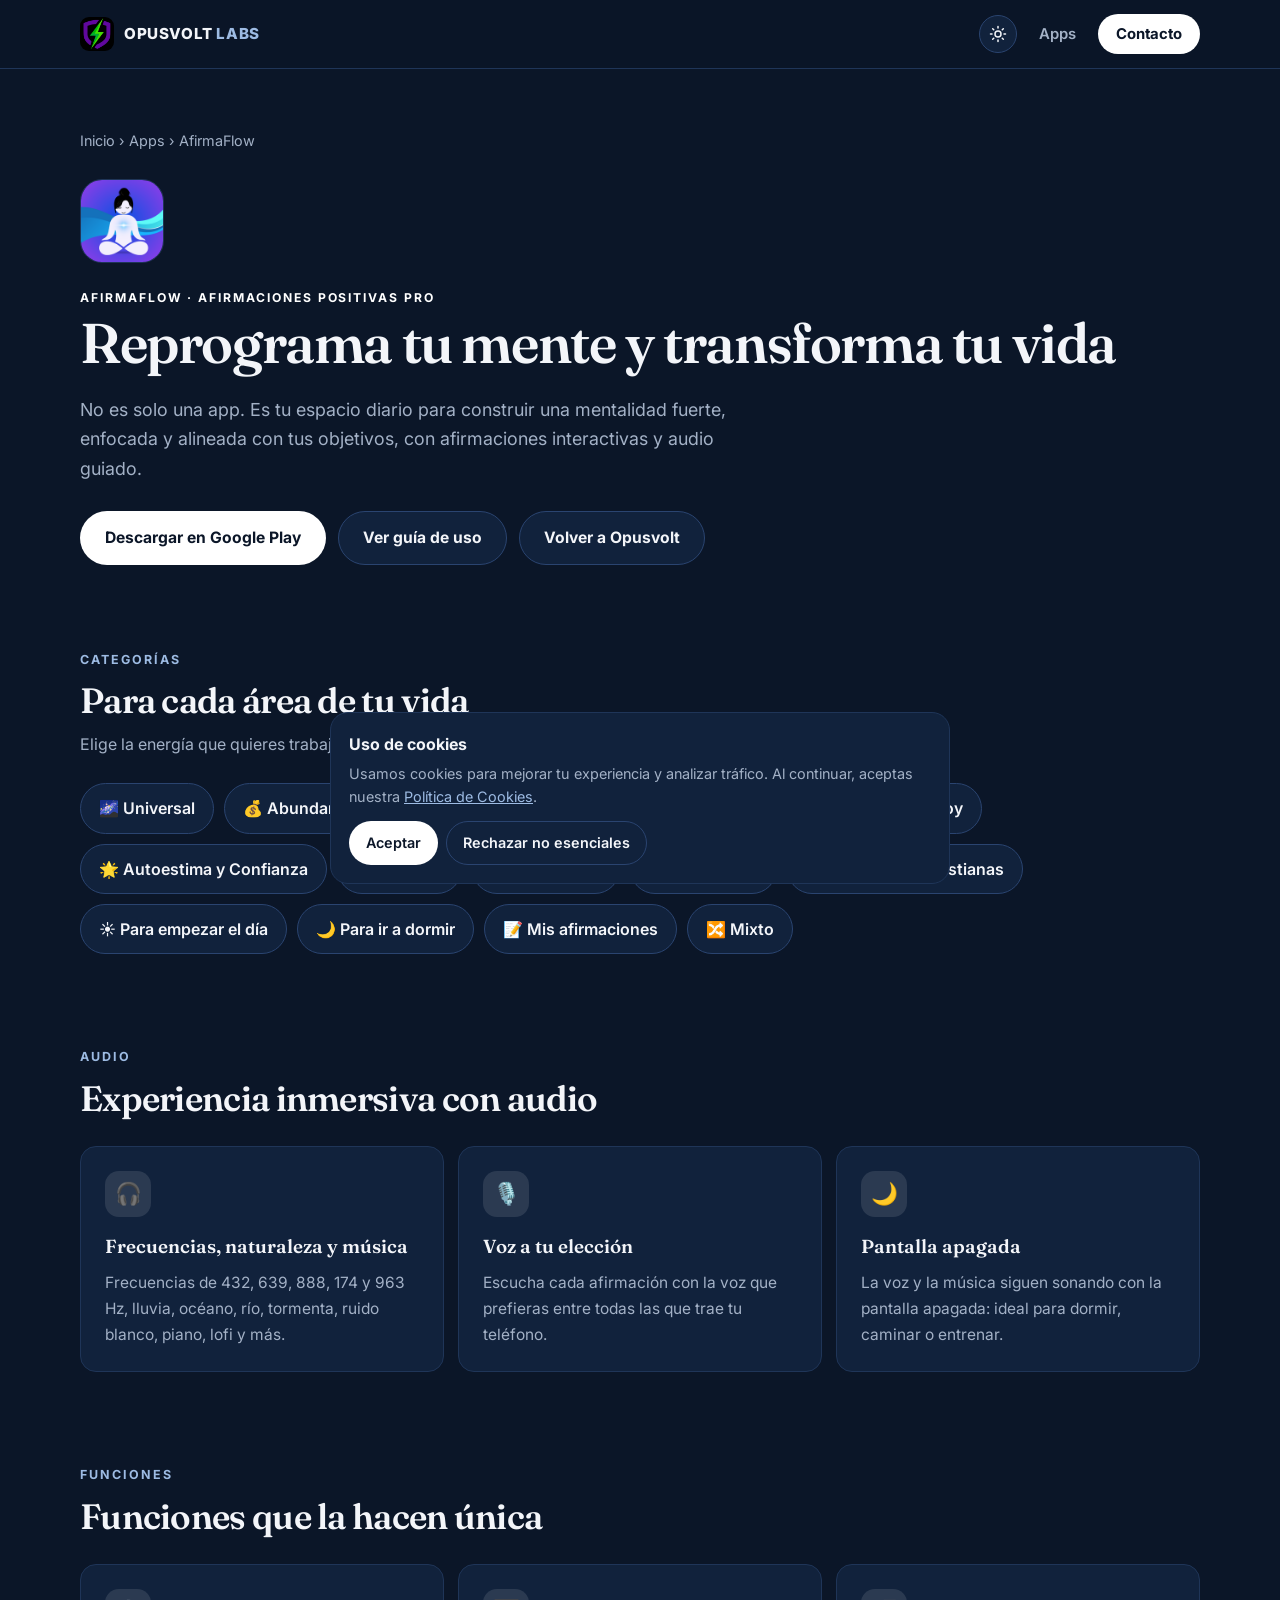
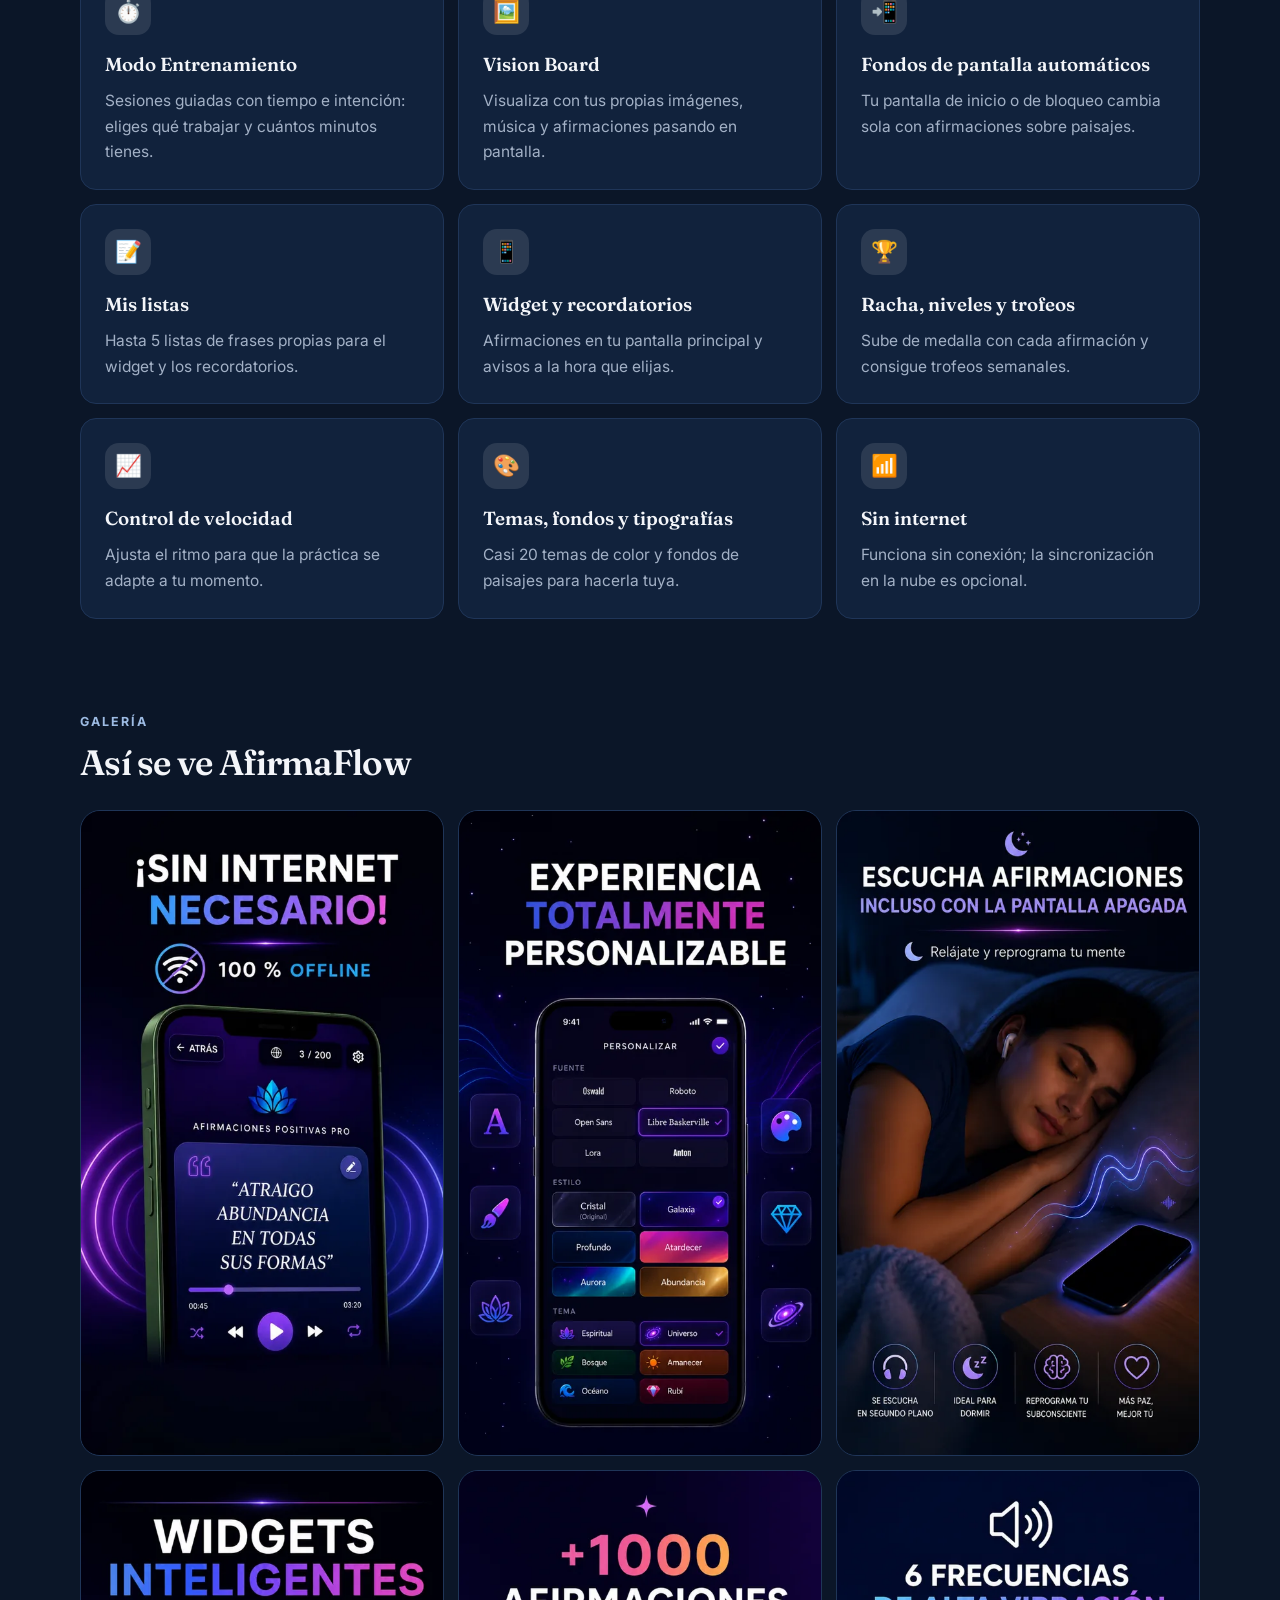
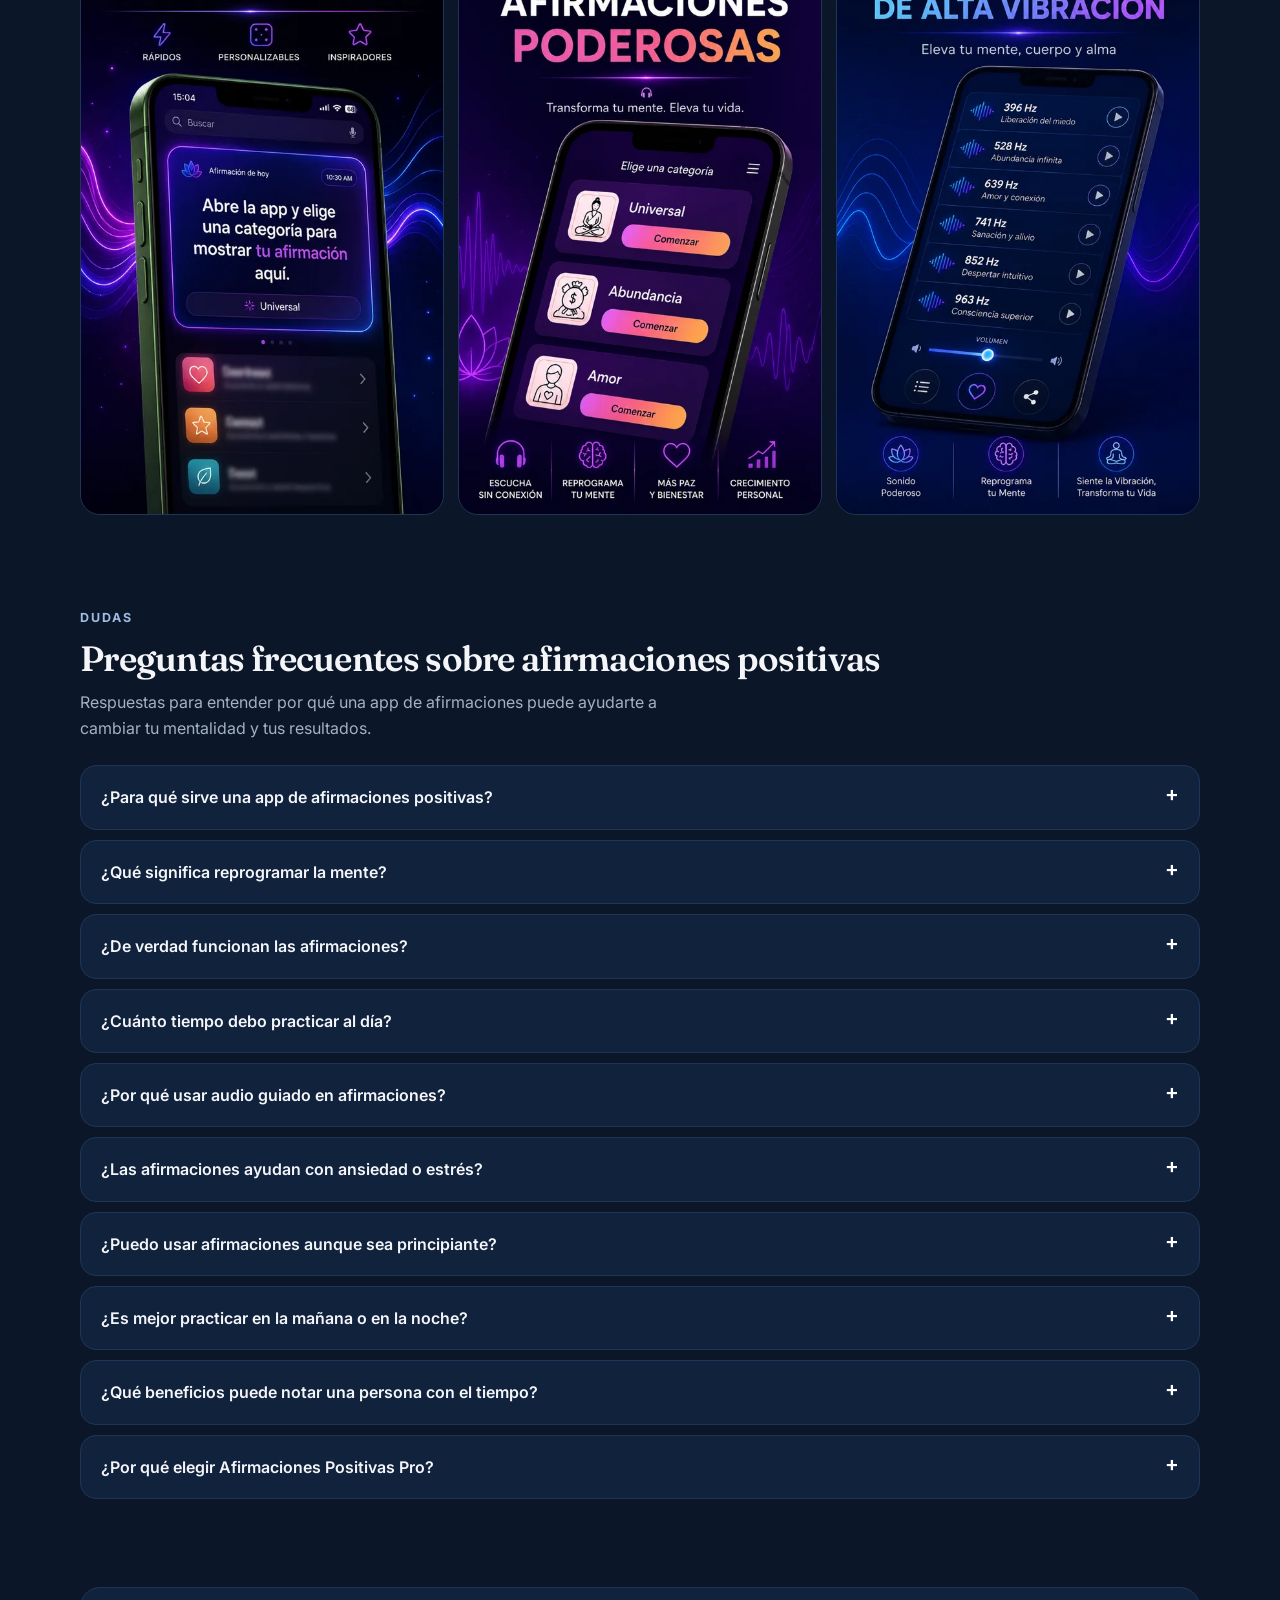
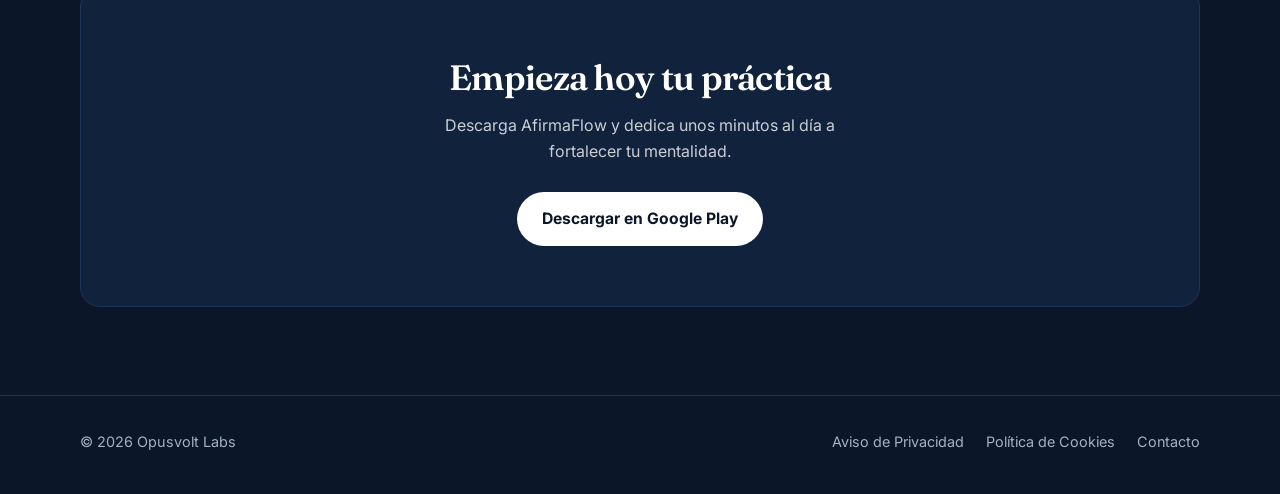
==== commit 9150af08: "Actualizar AfirmaFlow y 72 Nombres de Dios con sus funciones actuales AfirmaFlow: 14 categorias + Mi" ====
--- a/afirmaciones/index.html
+++ b/afirmaciones/index.html
@@ -4,7 +4,7 @@
   <meta charset="UTF-8" />
   <meta name="viewport" content="width=device-width, initial-scale=1.0" />
   <title>Afirmaciones Positivas Pro (AfirmaFlow): Reprograma Tu Mente | Opusvolt Labs</title>
-  <meta name="description" content="Afirmaciones Positivas Pro (AfirmaFlow): app para reprogramar la mente con afirmaciones positivas, audio guiado, frecuencias y modo offline. Mejora enfoque, autoestima y bienestar emocional." />
+  <meta name="description" content="Afirmaciones Positivas Pro (AfirmaFlow): app para reprogramar la mente con afirmaciones positivas, voz, frecuencias, Modo Entrenamiento, Vision Board y fondos de pantalla con afirmaciones. Mejora enfoque, autoestima y bienestar emocional." />
   <meta name="robots" content="index,follow,max-image-preview:large,max-snippet:-1,max-video-preview:-1" />
   <meta name="theme-color" content="#0b1628" />
   <link rel="canonical" href="https://www.opusvoltlabs.com/afirmaciones/" />
@@ -66,7 +66,7 @@
         <span class="kicker">Categorías</span>
         <h2>Para cada área de tu vida</h2>
         <p class="sub">Elige la energía que quieres trabajar hoy y haz que cada sesión tenga dirección.</p>
-        <div class="chips"><div class="chip">💚 Salud</div><div class="chip">❤️ Amor en pareja</div><div class="chip">💫 Amor para solteros</div><div class="chip">🌌 Universal</div><div class="chip">💰 Abundancia</div><div class="chip">✨ Personalizado</div></div>
+        <div class="chips"><div class="chip">🌌 Universal</div><div class="chip">💰 Abundancia</div><div class="chip">💫 Atraer el amor</div><div class="chip">❤️ Amor en pareja</div><div class="chip">💚 Salud</div><div class="chip">✨ Yo Soy</div><div class="chip">🌟 Autoestima y Confianza</div><div class="chip">🙏 Gratitud</div><div class="chip">🔥 Motivación</div><div class="chip">💡 Inspiración</div><div class="chip">✝️ Afirmaciones cristianas</div><div class="chip">☀️ Para empezar el día</div><div class="chip">🌙 Para ir a dormir</div><div class="chip">📝 Mis afirmaciones</div><div class="chip">🔀 Mixto</div></div>
       </div>
     </section>
 
@@ -74,7 +74,7 @@
       <div class="container">
         <span class="kicker">Audio</span>
         <h2>Experiencia inmersiva con audio</h2>
-        <div class="g-cards three"><article class="g-card"><div class="ico" aria-hidden="true">🎧</div><h3>6 frecuencias y sonidos de fondo</h3><p>Mezcla ambientes para entrar rápido en foco y sostener la energía durante toda la práctica.</p></article><article class="g-card"><div class="ico" aria-hidden="true">🔈</div><h3>Voz en off guiada</h3><p>Escucha afirmaciones estructuradas para interiorizar mejor cada mensaje positivo.</p></article><article class="g-card"><div class="ico" aria-hidden="true">🌙</div><h3>Pantalla apagada y modo continuo</h3><p>Ideal para dormir, caminar o entrenar sin interrupciones ni distracciones visuales.</p></article></div>
+        <div class="g-cards three"><article class="g-card"><div class="ico" aria-hidden="true">🎧</div><h3>Frecuencias, naturaleza y música</h3><p>Frecuencias de 432, 639, 888, 174 y 963 Hz, lluvia, océano, río, tormenta, ruido blanco, piano, lofi y más.</p></article><article class="g-card"><div class="ico" aria-hidden="true">🎙️</div><h3>Voz a tu elección</h3><p>Escucha cada afirmación con la voz que prefieras entre todas las que trae tu teléfono.</p></article><article class="g-card"><div class="ico" aria-hidden="true">🌙</div><h3>Pantalla apagada</h3><p>La voz y la música siguen sonando con la pantalla apagada: ideal para dormir, caminar o entrenar.</p></article></div>
       </div>
     </section>
 
@@ -82,7 +82,7 @@
       <div class="container">
         <span class="kicker">Funciones</span>
         <h2>Funciones que la hacen única</h2>
-        <div class="g-cards three"><article class="g-card"><div class="ico" aria-hidden="true">📈</div><h3>Velocímetro de afirmaciones</h3><p>Ajusta ritmo e intensidad para que la práctica se adapte a tu momento.</p></article><article class="g-card"><div class="ico" aria-hidden="true">📤</div><h3>Compartir afirmaciones</h3><p>Comparte mensajes con personas cercanas y expande energía positiva.</p></article><article class="g-card"><div class="ico" aria-hidden="true">📱</div><h3>Widget rápido</h3><p>Inicia sesiones en segundos desde la pantalla principal.</p></article><article class="g-card"><div class="ico" aria-hidden="true">🌗</div><h3>Claro y oscuro</h3><p>Interfaz adaptable para cualquier horario y ambiente.</p></article><article class="g-card"><div class="ico" aria-hidden="true">🎨</div><h3>Tipografías y fondos editables</h3><p>Personaliza la experiencia para que conecte contigo de verdad.</p></article><article class="g-card"><div class="ico" aria-hidden="true">📶</div><h3>100 % offline</h3><p>Funciona sin internet para que no pierdas constancia nunca.</p></article></div>
+        <div class="g-cards three"><article class="g-card"><div class="ico" aria-hidden="true">⏱️</div><h3>Modo Entrenamiento</h3><p>Sesiones guiadas con tiempo e intención: eliges qué trabajar y cuántos minutos tienes.</p></article><article class="g-card"><div class="ico" aria-hidden="true">🖼️</div><h3>Vision Board</h3><p>Visualiza con tus propias imágenes, música y afirmaciones pasando en pantalla.</p></article><article class="g-card"><div class="ico" aria-hidden="true">📲</div><h3>Fondos de pantalla automáticos</h3><p>Tu pantalla de inicio o de bloqueo cambia sola con afirmaciones sobre paisajes.</p></article><article class="g-card"><div class="ico" aria-hidden="true">📝</div><h3>Mis listas</h3><p>Hasta 5 listas de frases propias para el widget y los recordatorios.</p></article><article class="g-card"><div class="ico" aria-hidden="true">📱</div><h3>Widget y recordatorios</h3><p>Afirmaciones en tu pantalla principal y avisos a la hora que elijas.</p></article><article class="g-card"><div class="ico" aria-hidden="true">🏆</div><h3>Racha, niveles y trofeos</h3><p>Sube de medalla con cada afirmación y consigue trofeos semanales.</p></article><article class="g-card"><div class="ico" aria-hidden="true">📈</div><h3>Control de velocidad</h3><p>Ajusta el ritmo para que la práctica se adapte a tu momento.</p></article><article class="g-card"><div class="ico" aria-hidden="true">🎨</div><h3>Temas, fondos y tipografías</h3><p>Casi 20 temas de color y fondos de paisajes para hacerla tuya.</p></article><article class="g-card"><div class="ico" aria-hidden="true">📶</div><h3>Sin internet</h3><p>Funciona sin conexión; la sincronización en la nube es opcional.</p></article></div>
       </div>
     </section>
 
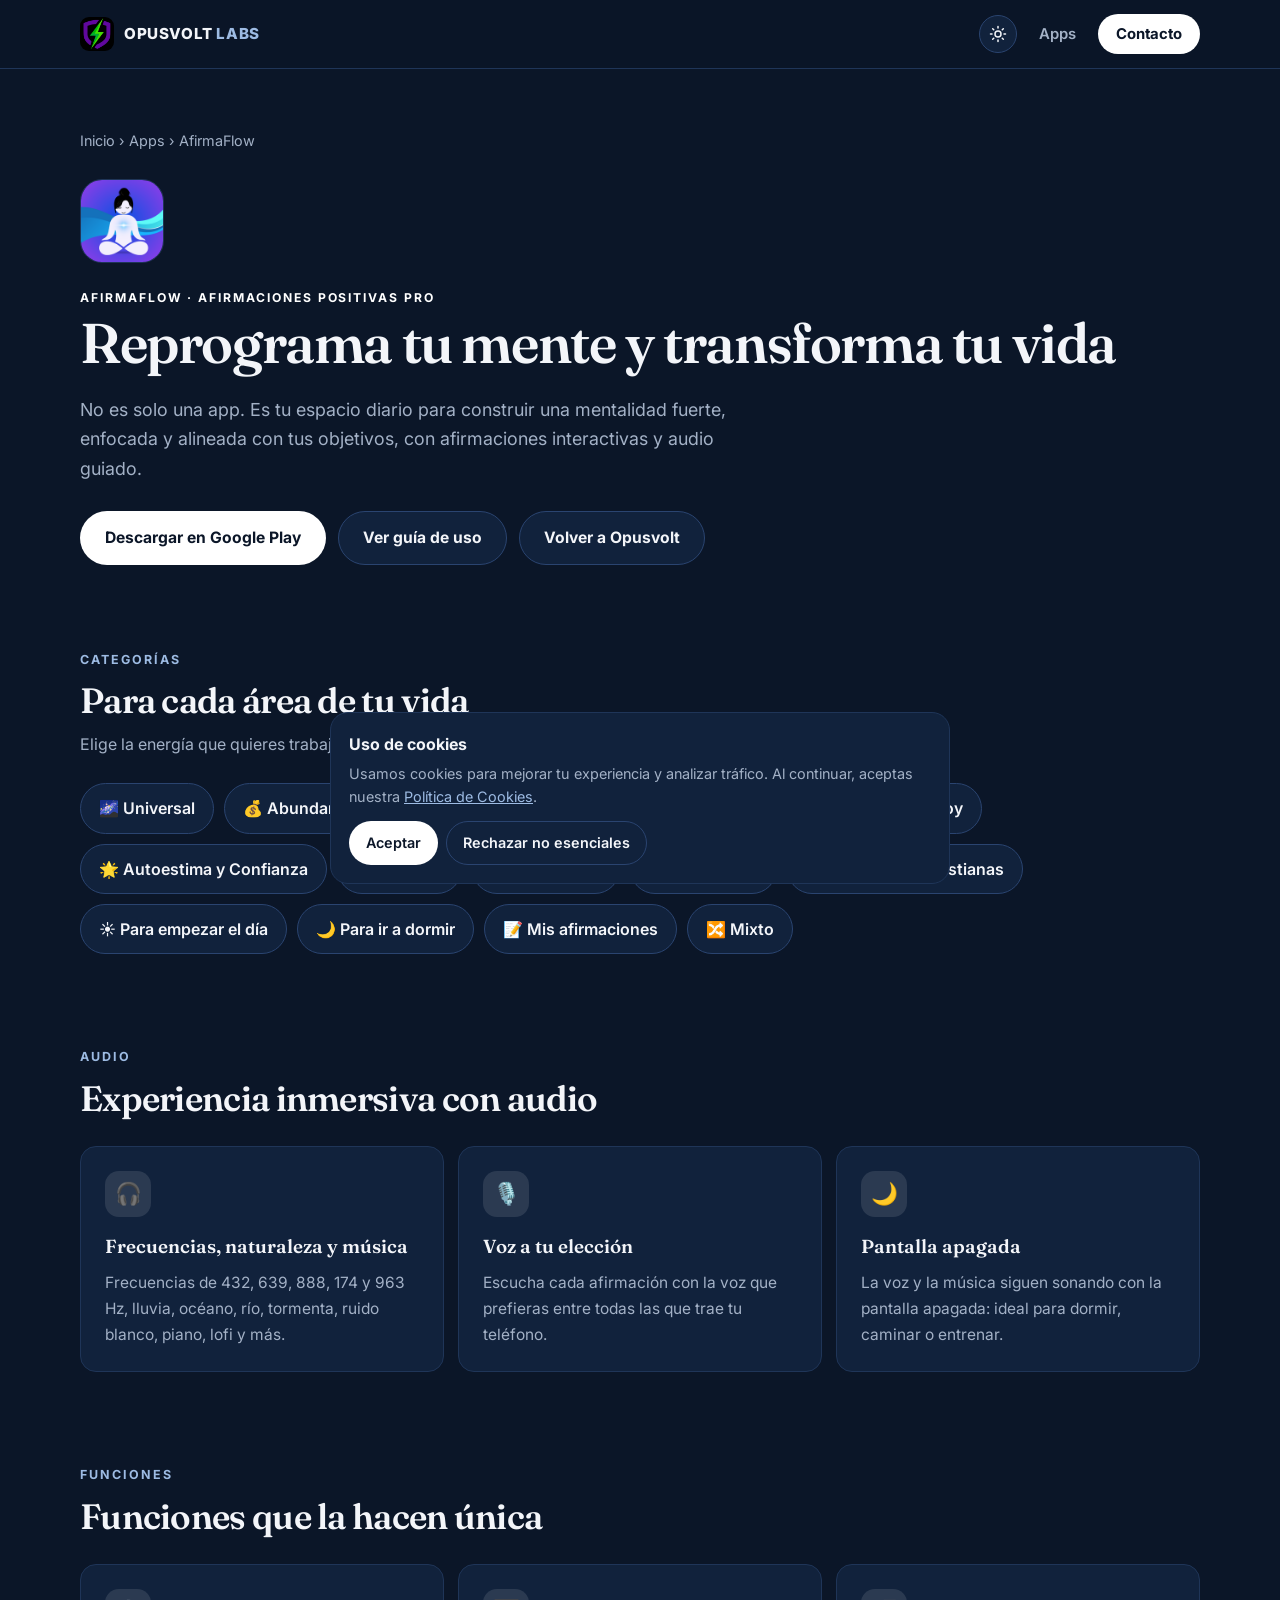
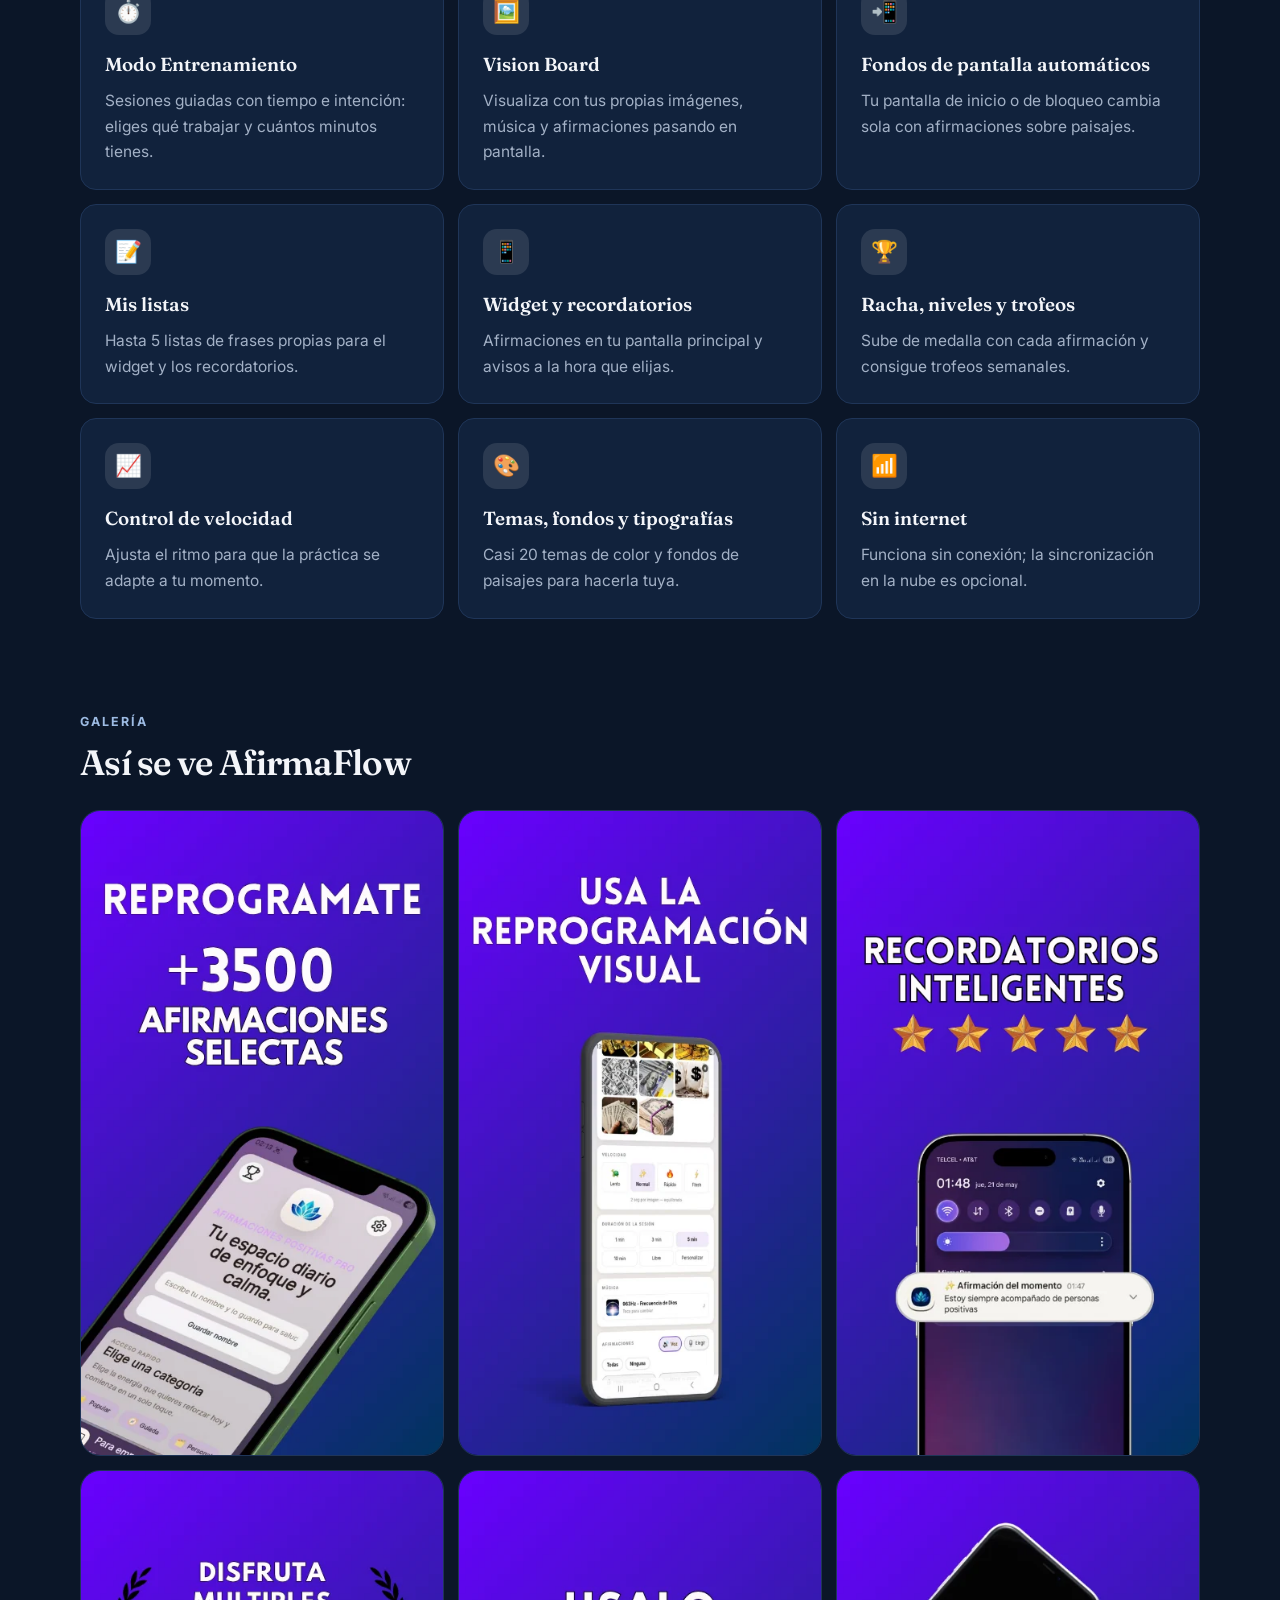
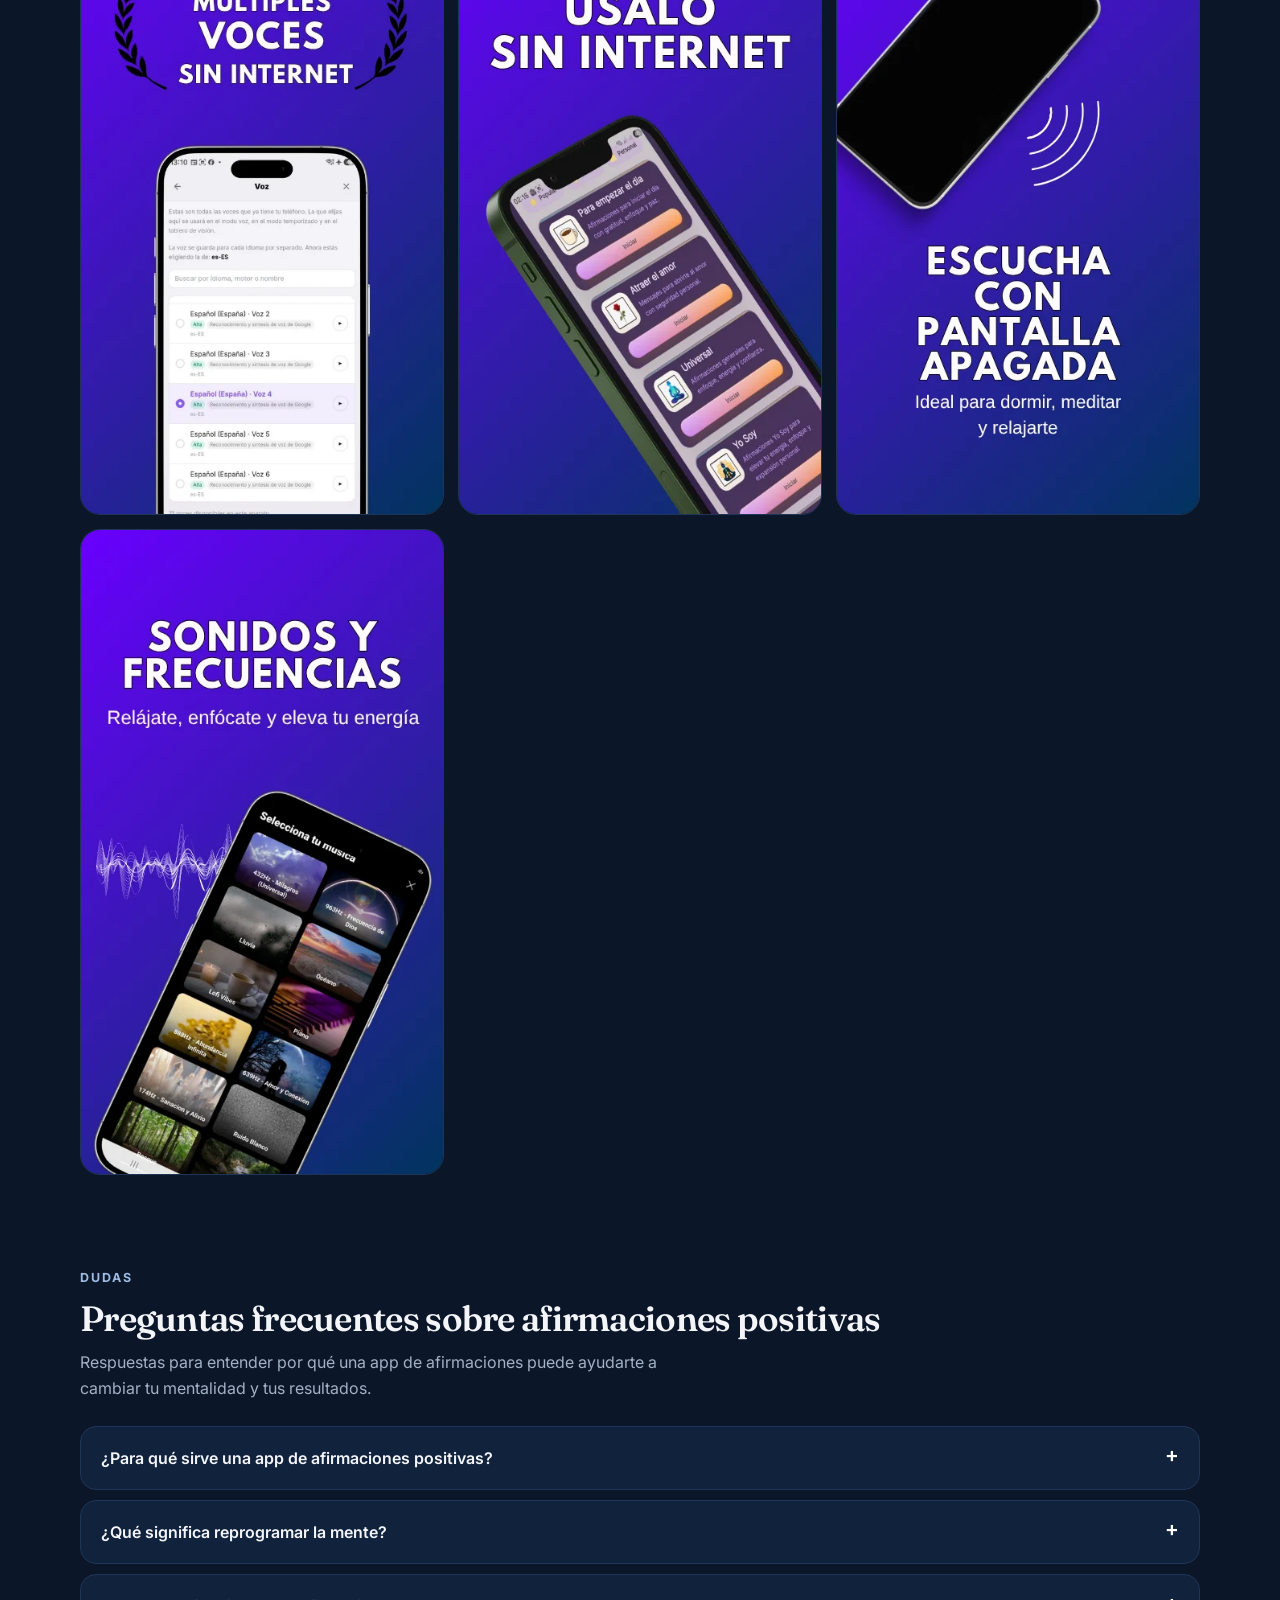
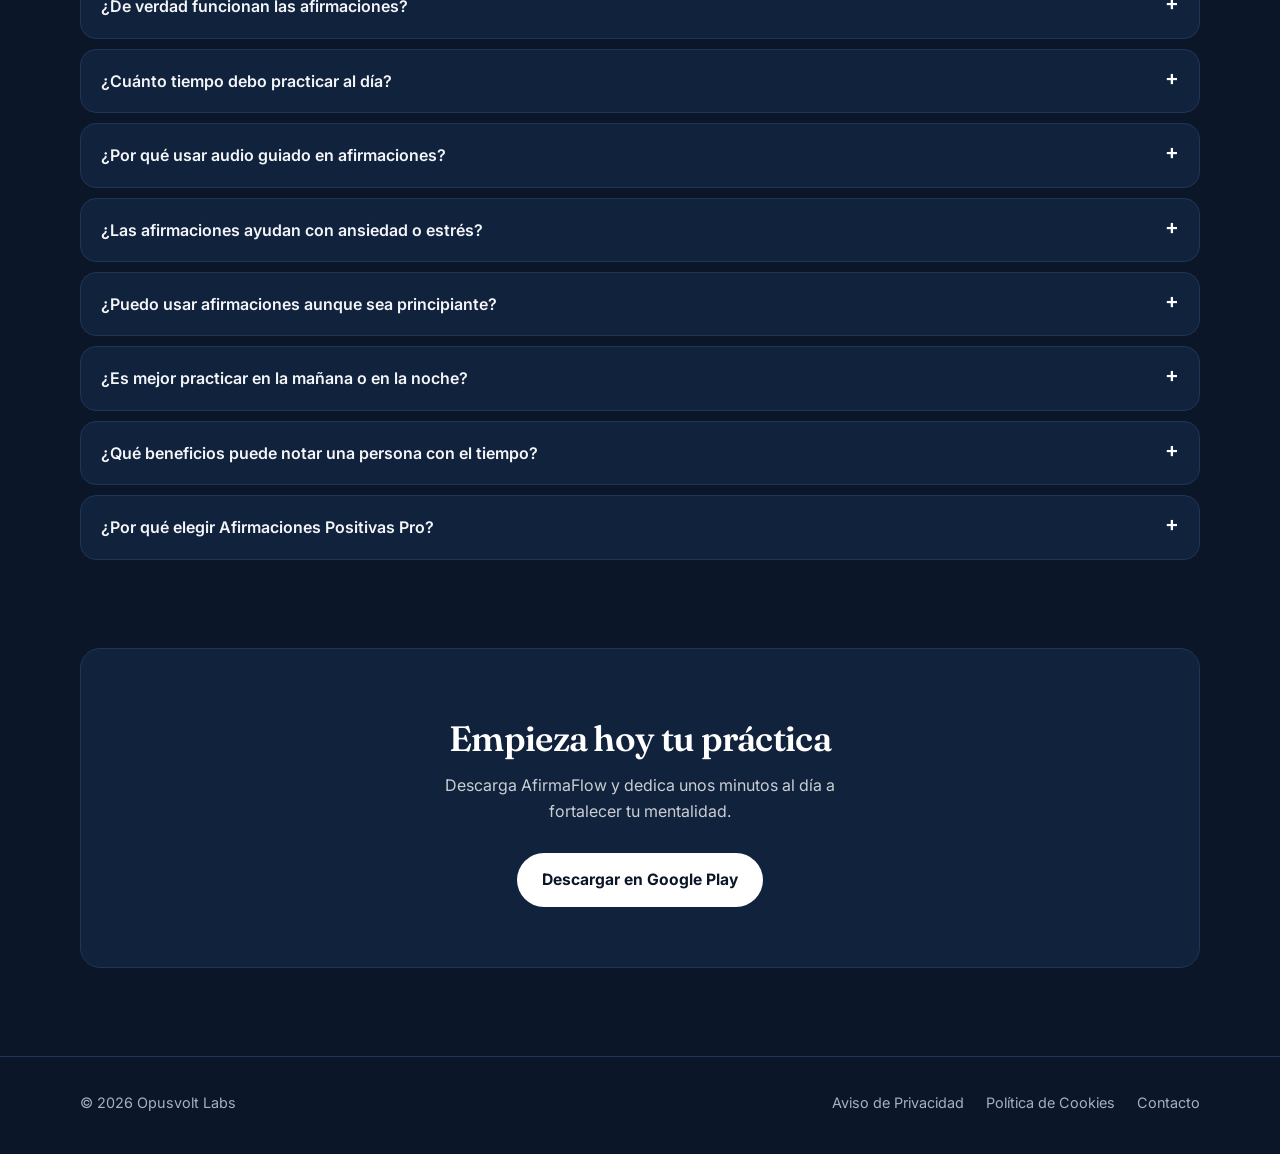
==== commit 7dad48b0: "AfirmaFlow: nuevas imagenes promocionales y +3500 afirmaciones Co-Authored-By: Claude Opus 5.5 <nore" ====
--- a/afirmaciones/index.html
+++ b/afirmaciones/index.html
@@ -90,7 +90,7 @@
       <div class="container">
         <span class="kicker">Galería</span>
         <h2>Así se ve AfirmaFlow</h2>
-        <div class="gallery"><img src="/img/afirmaflow-g1.webp" alt="Reproductor de afirmaciones, 100 % offline" width="560" height="996" loading="lazy" /><img src="/img/afirmaflow-g2.webp" alt="Personalización de fuentes, estilos y temas" width="560" height="996" loading="lazy" /><img src="/img/afirmaflow-g3.webp" alt="Afirmaciones con la pantalla apagada" width="560" height="996" loading="lazy" /><img src="/img/afirmaflow-g4.webp" alt="Captura de AfirmaFlow 4" width="560" height="996" loading="lazy" /><img src="/img/afirmaflow-g5.webp" alt="Captura de AfirmaFlow 5" width="560" height="996" loading="lazy" /><img src="/img/afirmaflow-g6.webp" alt="Captura de AfirmaFlow 6" width="560" height="996" loading="lazy" /></div>
+        <div class="gallery"><img src="/img/afirmaflow-n1.webp" alt="Reprográmate con más de 3500 afirmaciones selectas" width="450" height="800" loading="lazy" /><img src="/img/afirmaflow-n2.webp" alt="Reprogramación visual con tus propias imágenes" width="450" height="800" loading="lazy" /><img src="/img/afirmaflow-n3.webp" alt="Recordatorios inteligentes con afirmaciones" width="450" height="800" loading="lazy" /><img src="/img/afirmaflow-n4.webp" alt="Múltiples voces sin internet" width="450" height="800" loading="lazy" /><img src="/img/afirmaflow-n5.webp" alt="Úsalo sin internet, por categorías" width="450" height="800" loading="lazy" /><img src="/img/afirmaflow-n6.webp" alt="Escucha con la pantalla apagada: ideal para dormir, meditar y relajarte" width="450" height="800" loading="lazy" /><img src="/img/afirmaflow-n7.webp" alt="Sonidos y frecuencias para relajarte, enfocarte y elevar tu energía" width="450" height="800" loading="lazy" /></div>
       </div>
     </section>
 
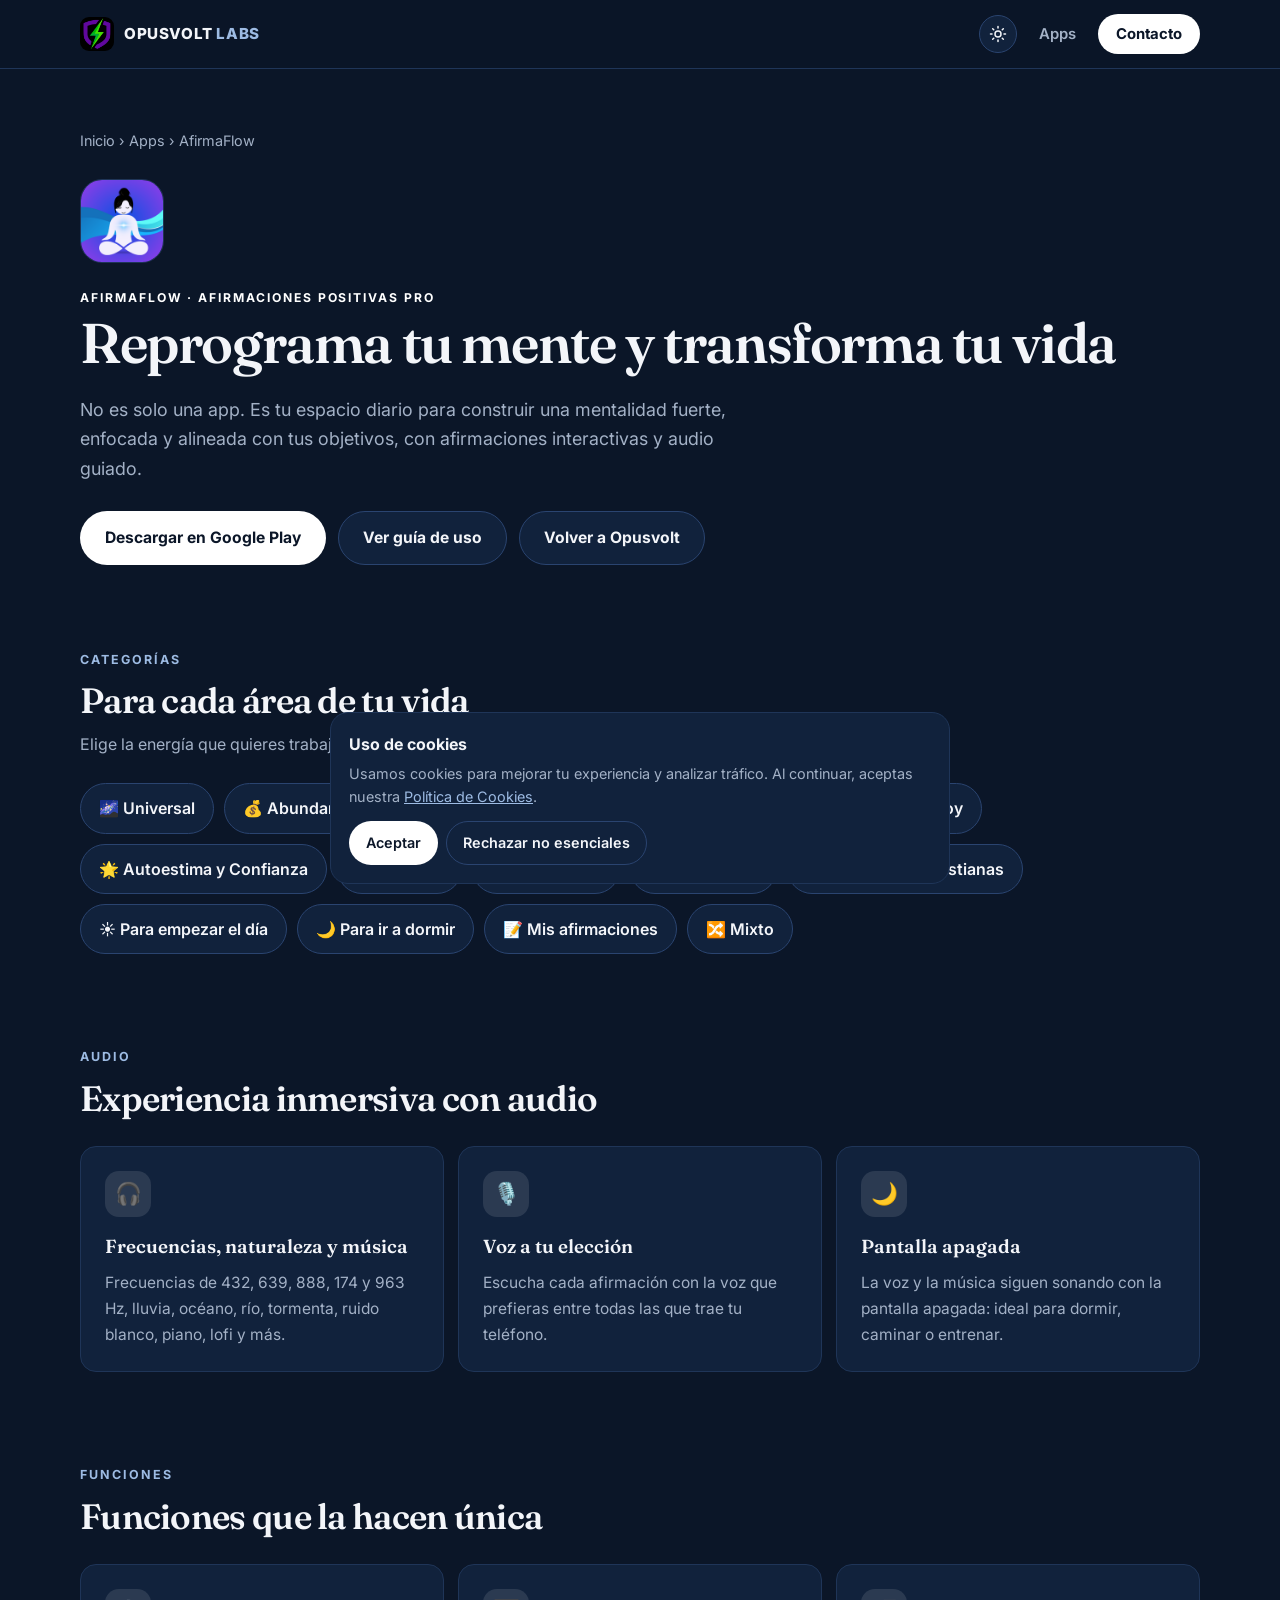
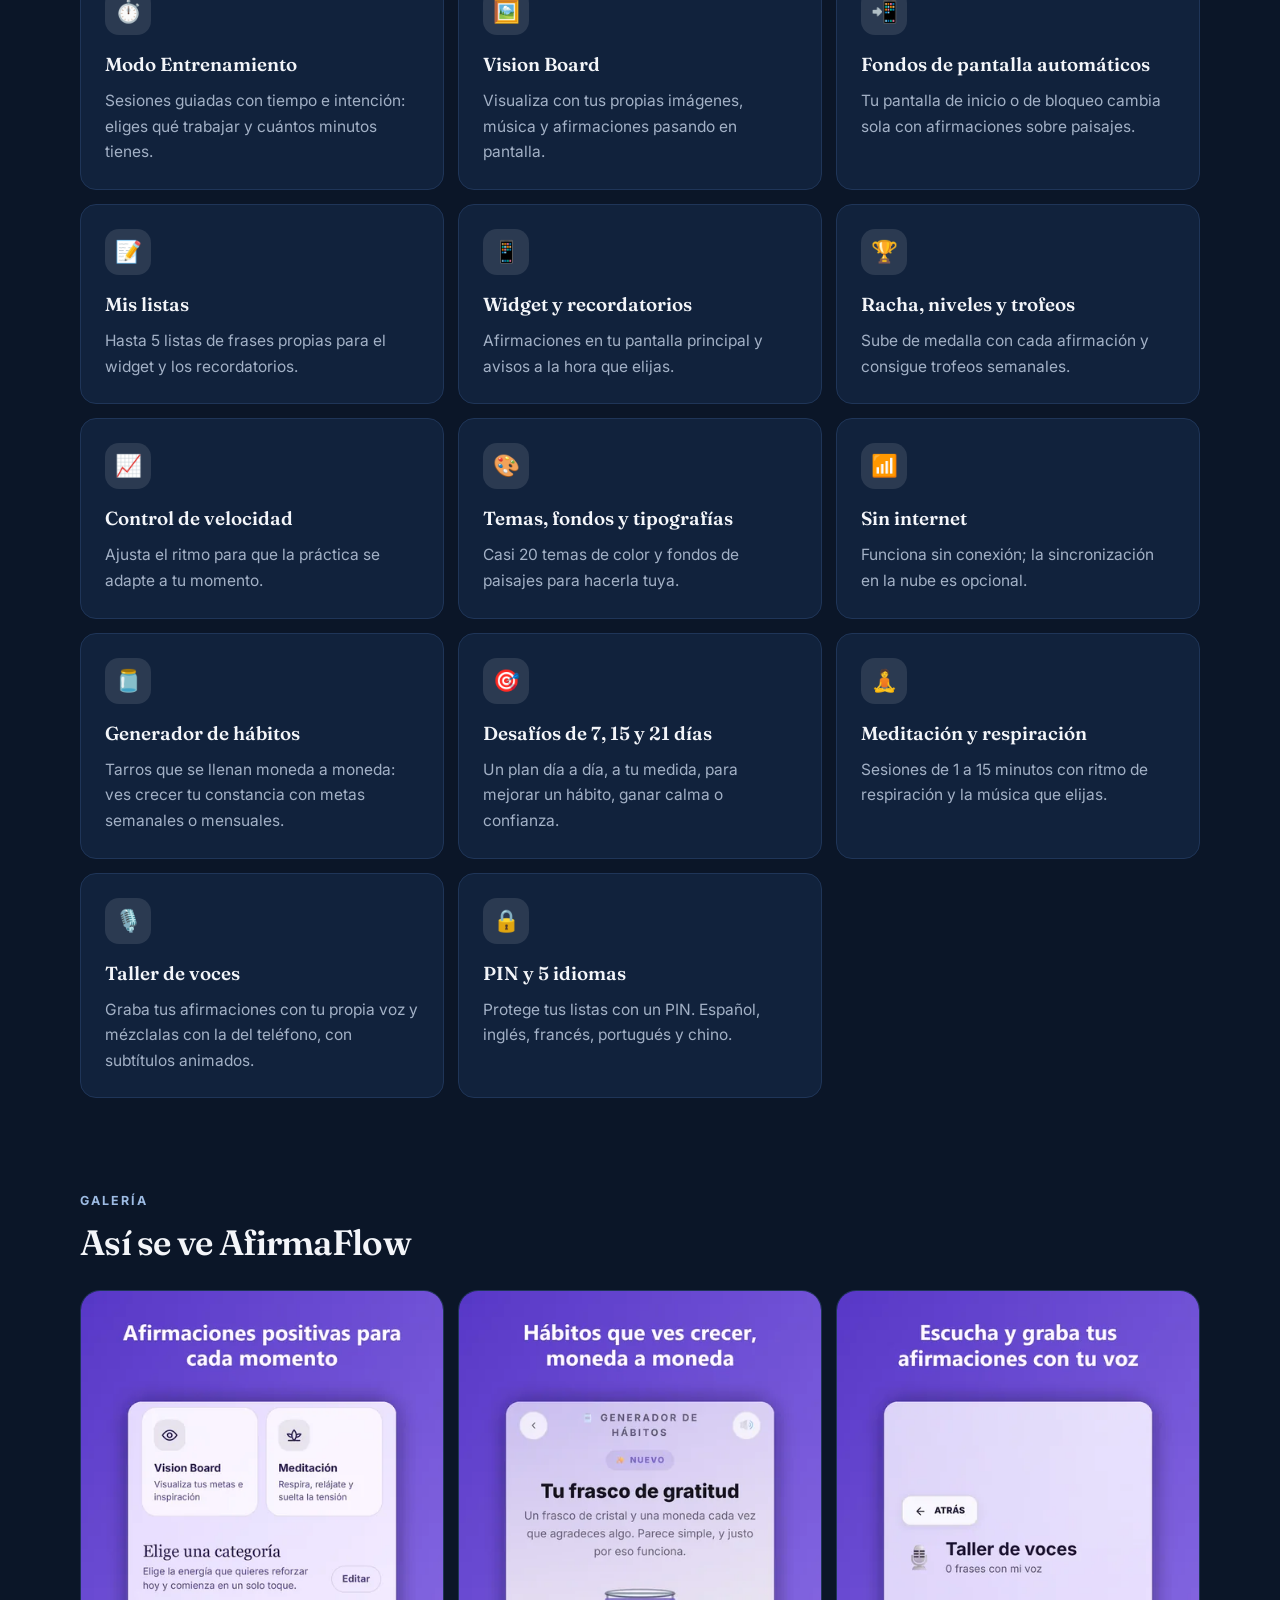
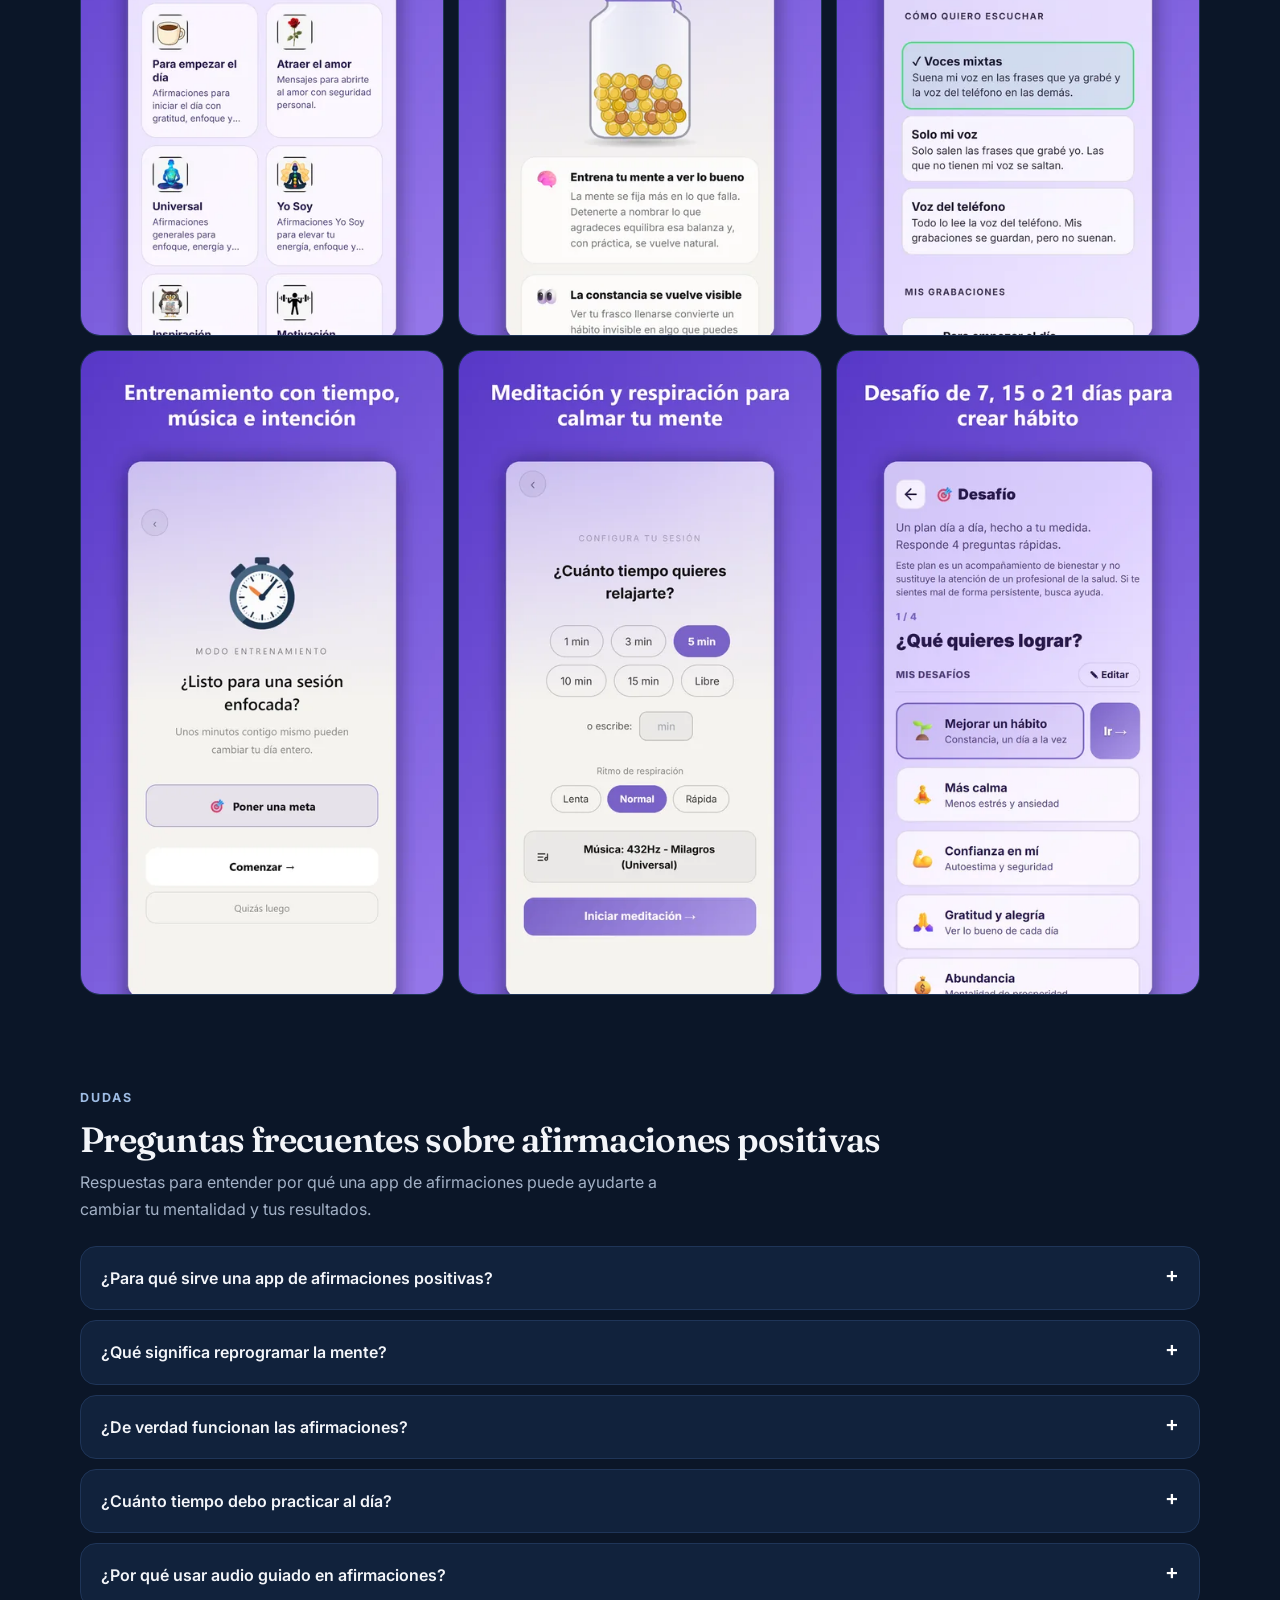
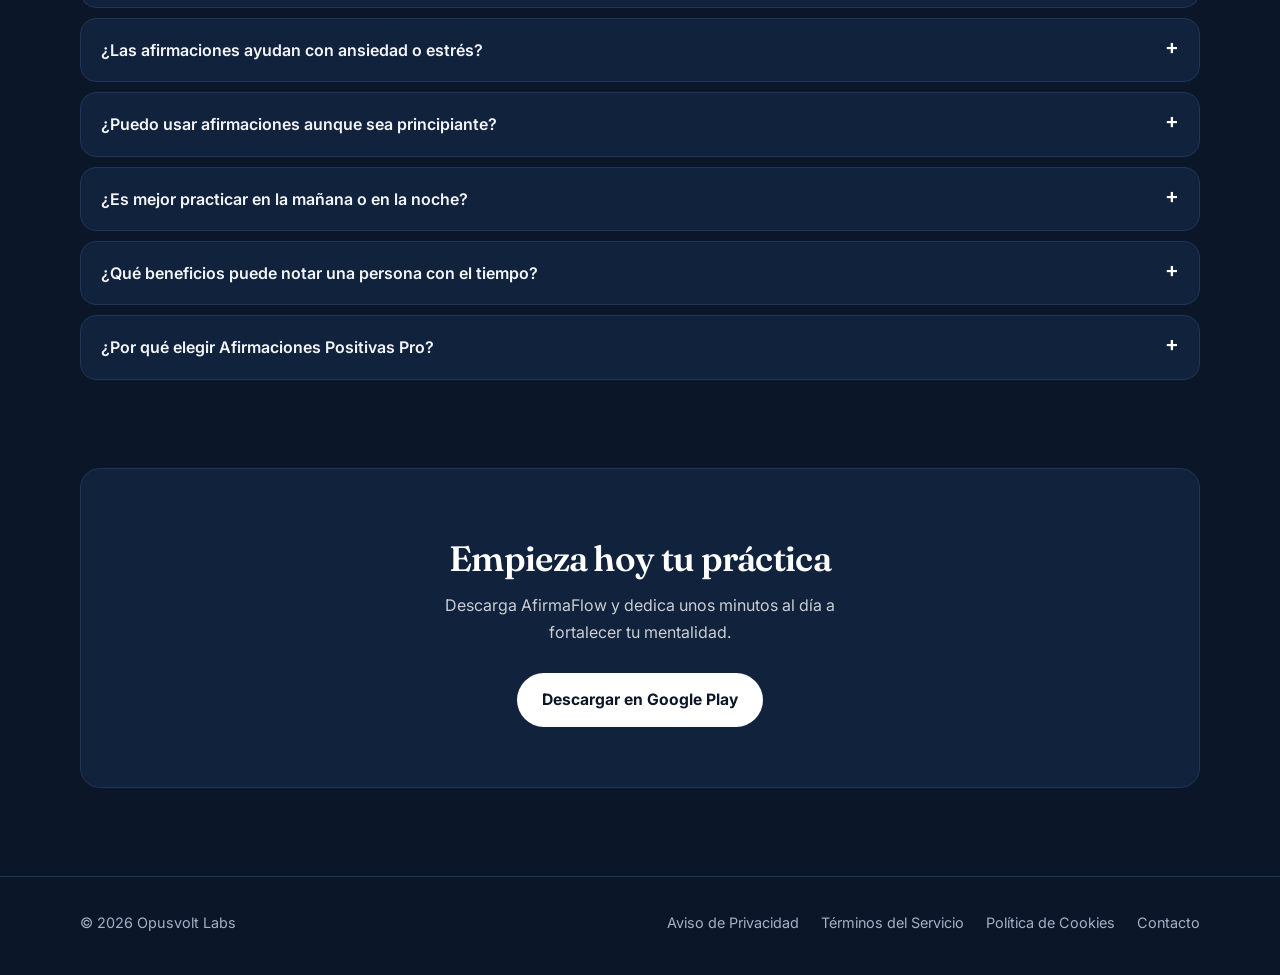
==== commit 49191891: "Web: capturas nuevas y datos actualizados de AfirmaFlow, 72 Nombres de Dios y Volt Reader Co-Authore" ====
--- a/afirmaciones/index.html
+++ b/afirmaciones/index.html
@@ -82,7 +82,7 @@
       <div class="container">
         <span class="kicker">Funciones</span>
         <h2>Funciones que la hacen única</h2>
-        <div class="g-cards three"><article class="g-card"><div class="ico" aria-hidden="true">⏱️</div><h3>Modo Entrenamiento</h3><p>Sesiones guiadas con tiempo e intención: eliges qué trabajar y cuántos minutos tienes.</p></article><article class="g-card"><div class="ico" aria-hidden="true">🖼️</div><h3>Vision Board</h3><p>Visualiza con tus propias imágenes, música y afirmaciones pasando en pantalla.</p></article><article class="g-card"><div class="ico" aria-hidden="true">📲</div><h3>Fondos de pantalla automáticos</h3><p>Tu pantalla de inicio o de bloqueo cambia sola con afirmaciones sobre paisajes.</p></article><article class="g-card"><div class="ico" aria-hidden="true">📝</div><h3>Mis listas</h3><p>Hasta 5 listas de frases propias para el widget y los recordatorios.</p></article><article class="g-card"><div class="ico" aria-hidden="true">📱</div><h3>Widget y recordatorios</h3><p>Afirmaciones en tu pantalla principal y avisos a la hora que elijas.</p></article><article class="g-card"><div class="ico" aria-hidden="true">🏆</div><h3>Racha, niveles y trofeos</h3><p>Sube de medalla con cada afirmación y consigue trofeos semanales.</p></article><article class="g-card"><div class="ico" aria-hidden="true">📈</div><h3>Control de velocidad</h3><p>Ajusta el ritmo para que la práctica se adapte a tu momento.</p></article><article class="g-card"><div class="ico" aria-hidden="true">🎨</div><h3>Temas, fondos y tipografías</h3><p>Casi 20 temas de color y fondos de paisajes para hacerla tuya.</p></article><article class="g-card"><div class="ico" aria-hidden="true">📶</div><h3>Sin internet</h3><p>Funciona sin conexión; la sincronización en la nube es opcional.</p></article></div>
+        <div class="g-cards three"><article class="g-card"><div class="ico" aria-hidden="true">⏱️</div><h3>Modo Entrenamiento</h3><p>Sesiones guiadas con tiempo e intención: eliges qué trabajar y cuántos minutos tienes.</p></article><article class="g-card"><div class="ico" aria-hidden="true">🖼️</div><h3>Vision Board</h3><p>Visualiza con tus propias imágenes, música y afirmaciones pasando en pantalla.</p></article><article class="g-card"><div class="ico" aria-hidden="true">📲</div><h3>Fondos de pantalla automáticos</h3><p>Tu pantalla de inicio o de bloqueo cambia sola con afirmaciones sobre paisajes.</p></article><article class="g-card"><div class="ico" aria-hidden="true">📝</div><h3>Mis listas</h3><p>Hasta 5 listas de frases propias para el widget y los recordatorios.</p></article><article class="g-card"><div class="ico" aria-hidden="true">📱</div><h3>Widget y recordatorios</h3><p>Afirmaciones en tu pantalla principal y avisos a la hora que elijas.</p></article><article class="g-card"><div class="ico" aria-hidden="true">🏆</div><h3>Racha, niveles y trofeos</h3><p>Sube de medalla con cada afirmación y consigue trofeos semanales.</p></article><article class="g-card"><div class="ico" aria-hidden="true">📈</div><h3>Control de velocidad</h3><p>Ajusta el ritmo para que la práctica se adapte a tu momento.</p></article><article class="g-card"><div class="ico" aria-hidden="true">🎨</div><h3>Temas, fondos y tipografías</h3><p>Casi 20 temas de color y fondos de paisajes para hacerla tuya.</p></article><article class="g-card"><div class="ico" aria-hidden="true">📶</div><h3>Sin internet</h3><p>Funciona sin conexión; la sincronización en la nube es opcional.</p></article><article class="g-card"><div class="ico" aria-hidden="true">🫙</div><h3>Generador de hábitos</h3><p>Tarros que se llenan moneda a moneda: ves crecer tu constancia con metas semanales o mensuales.</p></article><article class="g-card"><div class="ico" aria-hidden="true">🎯</div><h3>Desafíos de 7, 15 y 21 días</h3><p>Un plan día a día, a tu medida, para mejorar un hábito, ganar calma o confianza.</p></article><article class="g-card"><div class="ico" aria-hidden="true">🧘</div><h3>Meditación y respiración</h3><p>Sesiones de 1 a 15 minutos con ritmo de respiración y la música que elijas.</p></article><article class="g-card"><div class="ico" aria-hidden="true">🎙️</div><h3>Taller de voces</h3><p>Graba tus afirmaciones con tu propia voz y mézclalas con la del teléfono, con subtítulos animados.</p></article><article class="g-card"><div class="ico" aria-hidden="true">🔒</div><h3>PIN y 5 idiomas</h3><p>Protege tus listas con un PIN. Español, inglés, francés, portugués y chino.</p></article></div>
       </div>
     </section>
 
@@ -90,7 +90,7 @@
       <div class="container">
         <span class="kicker">Galería</span>
         <h2>Así se ve AfirmaFlow</h2>
-        <div class="gallery"><img src="/img/afirmaflow-n1.webp" alt="Reprográmate con más de 3500 afirmaciones selectas" width="450" height="800" loading="lazy" /><img src="/img/afirmaflow-n2.webp" alt="Reprogramación visual con tus propias imágenes" width="450" height="800" loading="lazy" /><img src="/img/afirmaflow-n3.webp" alt="Recordatorios inteligentes con afirmaciones" width="450" height="800" loading="lazy" /><img src="/img/afirmaflow-n4.webp" alt="Múltiples voces sin internet" width="450" height="800" loading="lazy" /><img src="/img/afirmaflow-n5.webp" alt="Úsalo sin internet, por categorías" width="450" height="800" loading="lazy" /><img src="/img/afirmaflow-n6.webp" alt="Escucha con la pantalla apagada: ideal para dormir, meditar y relajarte" width="450" height="800" loading="lazy" /><img src="/img/afirmaflow-n7.webp" alt="Sonidos y frecuencias para relajarte, enfocarte y elevar tu energía" width="450" height="800" loading="lazy" /></div>
+        <div class="gallery"><img src="/img/afirmaflow-v2-1.webp" alt="Afirmaciones positivas para cada momento" width="450" height="800" loading="lazy" /><img src="/img/afirmaflow-v2-2.webp" alt="Generador de hábitos: tu frasco de gratitud, moneda a moneda" width="450" height="800" loading="lazy" /><img src="/img/afirmaflow-v2-3.webp" alt="Taller de voces: escucha y graba tus afirmaciones con tu voz" width="450" height="800" loading="lazy" /><img src="/img/afirmaflow-v2-4.webp" alt="Modo Entrenamiento con tiempo, música e intención" width="450" height="800" loading="lazy" /><img src="/img/afirmaflow-v2-5.webp" alt="Meditación y respiración para calmar tu mente" width="450" height="800" loading="lazy" /><img src="/img/afirmaflow-v2-6.webp" alt="Desafío de 7, 15 o 21 días para crear hábito" width="450" height="800" loading="lazy" /></div>
       </div>
     </section>
 
@@ -121,6 +121,7 @@
       <div>© 2026 Opusvolt Labs</div>
       <div class="legal-links">
         <a href="/aviso-privacidad.html">Aviso de Privacidad</a>
+        <a href="/terminos-servicio.html">Términos del Servicio</a>
         <a href="/politica-cookies.html">Política de Cookies</a>
         <a href="mailto:opusvolt@gmail.com">Contacto</a>
       </div>
